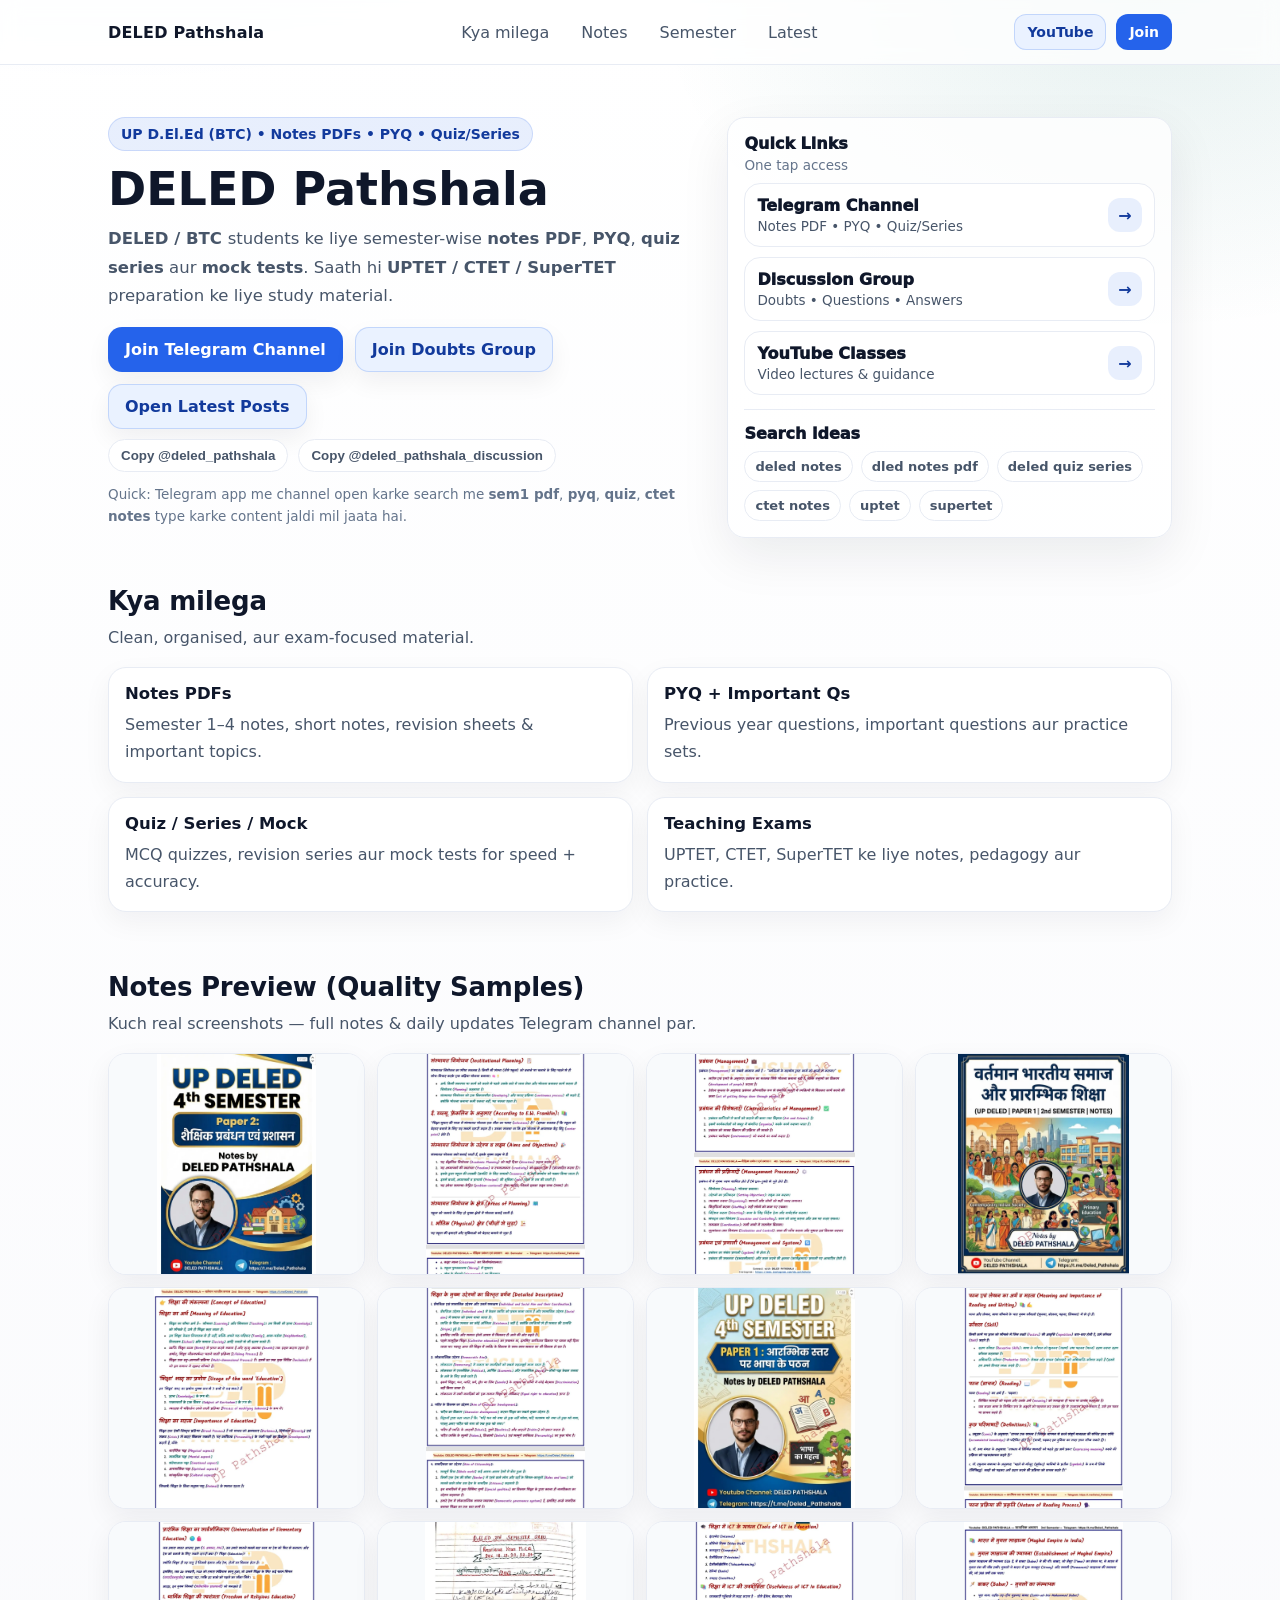
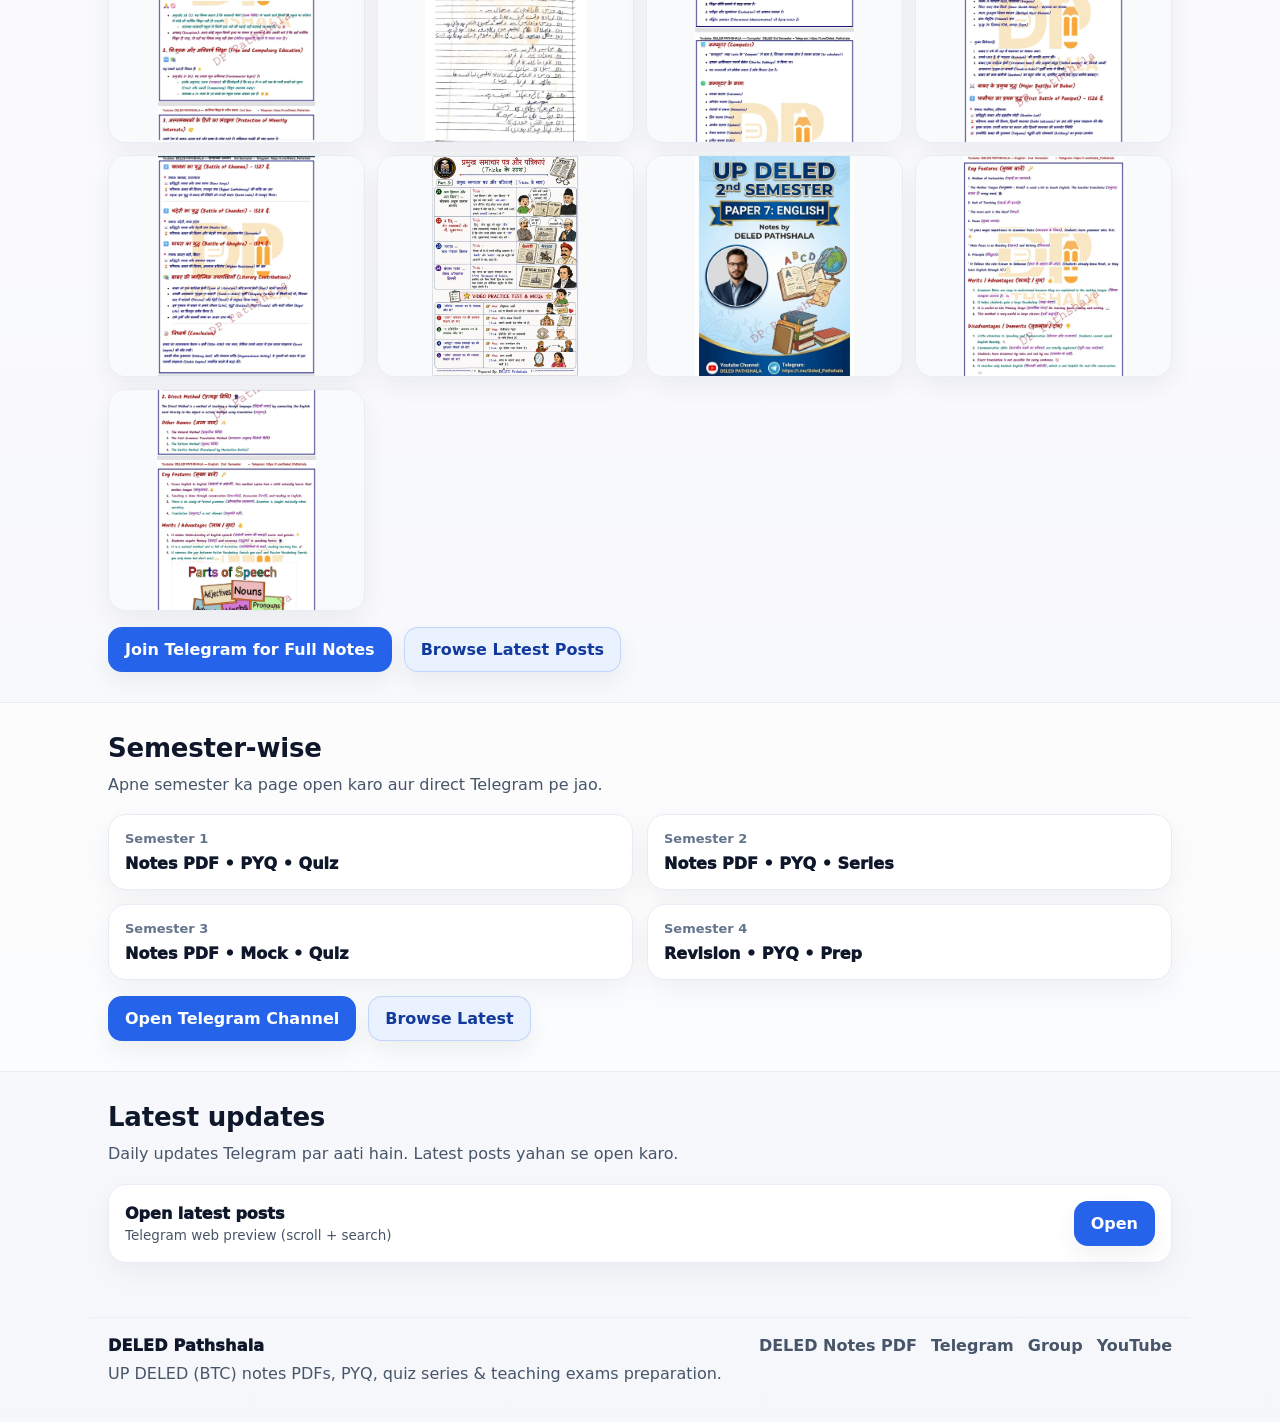
==== index.html @ 5a4faca7 "Update index.html" ====
<!doctype html>
<html lang="hi">
<head>
  <meta charset="utf-8" />
  <meta name="google-site-verification" content="MXvvlYQ-FYk9uETUycrbzpkZKsgdrvdEod7jLzCaCNI" />
  <meta name="viewport" content="width=device-width, initial-scale=1" />
  <meta name="theme-color" content="#ffffff" />

  <title>DELED Pathshala — DELED/BTC Notes PDF, PYQ, Quiz Series (UP D.El.Ed BTC)</title>
  <meta name="description" content="DELED Pathshala: UP D.El.Ed (BTC) Semester 1–4 Notes PDFs, PYQ, Quiz/Series & Mock Tests. UPTET/CTET/SuperTET preparation. Join Telegram channel, discussion group and YouTube classes." />
  <link rel="canonical" href="https://deledpathshala.github.io/" />

  <!-- Open Graph -->
  <meta property="og:title" content="DELED Pathshala — Notes PDFs, PYQ, Quiz/Series (Telegram)" />
  <meta property="og:description" content="UP DELED (BTC) Semester 1–4 material + teaching exams prep. Join Telegram + YouTube." />
  <meta property="og:type" content="website" />

  <link rel="stylesheet" href="./style.css" />

  <!-- Minimal structured data (invisible to users) -->
  <script type="application/ld+json">
  {
    "@context":"https://schema.org",
    "@type":"EducationalOrganization",
    "name":"DELED Pathshala",
    "sameAs":[
      "https://t.me/Deled_Pathshala",
      "https://t.me/deled_pathshala_discussion",
      "https://www.youtube.com/@Deled_Pathshala"
    ]
  }
  </script>
</head>

<body>
  <header class="topbar">
    <div class="wrap topbar__inner">
      <a class="brand" href="./">DELED Pathshala</a>

      <nav class="nav">
        <a href="#what">Kya milega</a>
        <a href="#Notes">Notes</a>
        <a href="#semester">Semester</a>
        <a href="#latest">Latest</a>
      </nav>
      <button class="menuBtn" id="menuBtn" aria-expanded="false" aria-controls="mobileMenu">
  Menu
</button>

      <div class="topbar__cta">
        <a class="btn btn--mini btn--soft" href="https://www.youtube.com/@Deled_Pathshala" target="_blank" rel="noopener">YouTube</a>
        <a class="btn btn--mini btn--primary" href="https://t.me/Deled_Pathshala" target="_blank" rel="noopener">Join</a>
      </div>
    </div>
  </header>
  <div class="mobileMenu" id="mobileMenu" hidden>
  <div class="mobileMenu__inner wrap">
    <a href="#what">Kya milega</a>
    <a href="#Notes">Notes</a>
    <a href="#semester">Semester</a>
    <a href="#latest">Latest</a>
    <div class="mobileMenu__hr"></div>
    <a href="https://t.me/Deled_Pathshala" target="_blank" rel="noopener">Join Telegram</a>
    <a href="https://t.me/deled_pathshala_discussion" target="_blank" rel="noopener">Join Doubts Group</a>
    <a href="https://www.youtube.com/@Deled_Pathshala" target="_blank" rel="noopener">YouTube</a>
  </div>
</div>

  <main>
    <!-- HERO -->
    <section class="hero">
      <div class="wrap hero__grid">
        <div class="hero__left">
          <div class="badge">UP D.El.Ed (BTC) • Notes PDFs • PYQ • Quiz/Series</div>
          <h1>DELED Pathshala</h1>

          <p class="lead">
            <b>DELED / BTC </b> students ke liye semester-wise <b>notes PDF</b>, <b>PYQ</b>,
            <b>quiz series</b> aur <b>mock tests</b>.
            Saath hi <b>UPTET / CTET / SuperTET</b> preparation ke liye study material.
          </p>

          <div class="ctaRow">
            <a class="btn btn--primary" href="https://t.me/Deled_Pathshala" target="_blank" rel="noopener">Join Telegram Channel</a>
            <a class="btn btn--soft" href="https://t.me/deled_pathshala_discussion" target="_blank" rel="noopener">Join Doubts Group</a>
            <a class="btn btn--soft" href="https://t.me/s/Deled_Pathshala" target="_blank" rel="noopener">Open Latest Posts</a>
          </div>

          <div class="copyRow">
            <button class="copyChip" data-copy="@deled_pathshala">Copy @deled_pathshala</button>
            <button class="copyChip" data-copy="@deled_pathshala_discussion">Copy @deled_pathshala_discussion</button>
          </div>

          <p class="note">
            Quick: Telegram app me channel open karke search me <b>sem1 pdf</b>, <b>pyq</b>, <b>quiz</b>,
            <b>ctet notes</b> type karke content jaldi mil jaata hai.
          </p>
        </div>

        <div class="hero__right">
          <div class="panel">
            <div class="panel__top">
              <div class="panel__title">Quick Links</div>
              <div class="panel__sub">One tap access</div>
            </div>

            <a class="linkCard" href="https://t.me/Deled_Pathshala" target="_blank" rel="noopener">
              <div class="linkCard__left">
                <div class="linkCard__h">Telegram Channel</div>
                <div class="linkCard__p">Notes PDF • PYQ • Quiz/Series</div>
              </div>
              <div class="linkCard__arrow">→</div>
            </a>

            <a class="linkCard" href="https://t.me/deled_pathshala_discussion" target="_blank" rel="noopener">
              <div class="linkCard__left">
                <div class="linkCard__h">Discussion Group</div>
                <div class="linkCard__p">Doubts • Questions • Answers</div>
              </div>
              <div class="linkCard__arrow">→</div>
            </a>

            <a class="linkCard" href="https://www.youtube.com/@Deled_Pathshala" target="_blank" rel="noopener">
              <div class="linkCard__left">
                <div class="linkCard__h">YouTube Classes</div>
                <div class="linkCard__p">Video lectures & guidance</div>
              </div>
              <div class="linkCard__arrow">→</div>
            </a>

            <div class="divider"></div>

            <div class="miniTitle">Search ideas</div>
            <div class="pillRow">
              <span class="pill">deled notes</span>
              <span class="pill">dled notes pdf</span>
              <span class="pill">deled quiz series</span>
              <span class="pill">ctet notes</span>
              <span class="pill">uptet</span>
              <span class="pill">supertet</span>
            </div>
          </div>
        </div>
      </div>
    </section>

    <!-- WHAT YOU GET -->
    <section id="what" class="section">
      <div class="wrap">
        <h2 class="h2">Kya milega</h2>
        <p class="subLead">Clean, organised, aur exam-focused material.</p>

        <div class="grid4">
          <article class="card">
            <h3>Notes PDFs</h3>
            <p>Semester 1–4 notes, short notes, revision sheets & important topics.</p>
          </article>
          <article class="card">
            <h3>PYQ + Important Qs</h3>
            <p>Previous year questions, important questions aur practice sets.</p>
          </article>
          <article class="card">
            <h3>Quiz / Series / Mock</h3>
            <p>MCQ quizzes, revision series aur mock tests for speed + accuracy.</p>
          </article>
          <article class="card">
            <h3>Teaching Exams</h3>
            <p>UPTET, CTET, SuperTET ke liye notes, pedagogy aur practice.</p>
          </article>
        </div>
      </div>
    </section>

        <section id="Notes" class="section">
      <div class="wrap">
        <h2 class="h2">Notes Preview (Quality Samples)</h2>
        <p class="subLead">Kuch real screenshots — full notes & daily updates Telegram channel par.</p>
    
        <div class="gallery">
          <a href="./assets/notes/%20%20%281%29.webp"  target="_blank" rel="noopener"><img src="./assets/notes/%20%20%281%29.webp"  alt="DELED notes sample 1"  loading="lazy"></a>
          <a href="./assets/notes/%20%20%282%29.webp"  target="_blank" rel="noopener"><img src="./assets/notes/%20%20%282%29.webp"  alt="DELED notes sample 2"  loading="lazy"></a>
          <a href="./assets/notes/%20%20%283%29.webp"  target="_blank" rel="noopener"><img src="./assets/notes/%20%20%283%29.webp"  alt="DELED notes sample 3"  loading="lazy"></a>
          <a href="./assets/notes/%20%20%284%29.webp"  target="_blank" rel="noopener"><img src="./assets/notes/%20%20%284%29.webp"  alt="DELED notes sample 4"  loading="lazy"></a>
    
          <a href="./assets/notes/%20%20%285%29.webp"  target="_blank" rel="noopener"><img src="./assets/notes/%20%20%285%29.webp"  alt="DELED notes sample 5"  loading="lazy"></a>
          <a href="./assets/notes/%20%20%286%29.webp"  target="_blank" rel="noopener"><img src="./assets/notes/%20%20%286%29.webp"  alt="DELED notes sample 6"  loading="lazy"></a>
          <a href="./assets/notes/%20%20%287%29.webp"  target="_blank" rel="noopener"><img src="./assets/notes/%20%20%287%29.webp"  alt="DELED notes sample 7"  loading="lazy"></a>
          <a href="./assets/notes/%20%20%288%29.webp"  target="_blank" rel="noopener"><img src="./assets/notes/%20%20%288%29.webp"  alt="DELED notes sample 8"  loading="lazy"></a>
    
          <a href="./assets/notes/%20%20%289%29.webp"  target="_blank" rel="noopener"><img src="./assets/notes/%20%20%289%29.webp"  alt="DELED notes sample 9"  loading="lazy"></a>
          <a href="./assets/notes/%20%20%2810%29.webp" target="_blank" rel="noopener"><img src="./assets/notes/%20%20%2810%29.webp" alt="DELED notes sample 10" loading="lazy"></a>
          <a href="./assets/notes/%20%20%2811%29.webp" target="_blank" rel="noopener"><img src="./assets/notes/%20%20%2811%29.webp" alt="DELED notes sample 11" loading="lazy"></a>
          <a href="./assets/notes/%20%20%2812%29.webp" target="_blank" rel="noopener"><img src="./assets/notes/%20%20%2812%29.webp" alt="DELED notes sample 12" loading="lazy"></a>
    
          <a href="./assets/notes/%20%20%2813%29.webp" target="_blank" rel="noopener"><img src="./assets/notes/%20%20%2813%29.webp" alt="DELED notes sample 13" loading="lazy"></a>
          <a href="./assets/notes/%20%20%2814%29.webp" target="_blank" rel="noopener"><img src="./assets/notes/%20%20%2814%29.webp" alt="DELED notes sample 14" loading="lazy"></a>
          <a href="./assets/notes/%20%20%2815%29.webp" target="_blank" rel="noopener"><img src="./assets/notes/%20%20%2815%29.webp" alt="DELED notes sample 15" loading="lazy"></a>
          <a href="./assets/notes/%20%20%2816%29.webp" target="_blank" rel="noopener"><img src="./assets/notes/%20%20%2816%29.webp" alt="DELED notes sample 16" loading="lazy"></a>
    
          <a href="./assets/notes/%20%20%2817%29.webp" target="_blank" rel="noopener"><img src="./assets/notes/%20%20%2817%29.webp" alt="DELED notes sample 17" loading="lazy"></a>
        </div>
    
        <div class="centerRow" style="margin-top:16px">
          <a class="btn btn--primary" href="https://t.me/Deled_Pathshala" target="_blank" rel="noopener">Join Telegram for Full Notes</a>
          <a class="btn btn--soft" href="https://t.me/s/Deled_Pathshala" target="_blank" rel="noopener">Browse Latest Posts</a>
        </div>
      </div>
    </section>
    
    <!-- SEMESTERS -->
    <section id="semester" class="section section--soft">
      <div class="wrap">
        <h2 class="h2">Semester-wise</h2>
        <p class="subLead">Apne semester ka page open karo aur direct Telegram pe jao.</p>

        <div class="grid2">
          <a class="pageCard" href="./semester-1.html">
            <div class="pageCard__kicker">Semester 1</div>
            <div class="pageCard__title">Notes PDF • PYQ • Quiz</div>
          </a>

          <a class="pageCard" href="./semester-2.html">
            <div class="pageCard__kicker">Semester 2</div>
            <div class="pageCard__title">Notes PDF • PYQ • Series</div>
          </a>

          <a class="pageCard" href="./semester-3.html">
            <div class="pageCard__kicker">Semester 3</div>
            <div class="pageCard__title">Notes PDF • Mock • Quiz</div>
          </a>

          <a class="pageCard" href="./semester-4.html">
            <div class="pageCard__kicker">Semester 4</div>
            <div class="pageCard__title">Revision • PYQ • Prep</div>
          </a>
        </div>

        <div class="centerRow">
          <a class="btn btn--primary" href="https://t.me/Deled_Pathshala" target="_blank" rel="noopener">Open Telegram Channel</a>
          <a class="btn btn--soft" href="https://t.me/s/Deled_Pathshala" target="_blank" rel="noopener">Browse Latest</a>
        </div>
      </div>
    </section>

    <!-- LATEST -->
    <section id="latest" class="section">
      <div class="wrap">
        <h2 class="h2">Latest updates</h2>
        <p class="subLead">Daily updates Telegram par aati hain. Latest posts yahan se open karo.</p>

        <div class="latestBox">
          <div class="latestBox__left">
            <div class="latestBox__title">Open latest posts</div>
            <div class="latestBox__sub">Telegram web preview (scroll + search)</div>
          </div>
          <a class="btn btn--primary" href="https://t.me/s/Deled_Pathshala" target="_blank" rel="noopener">Open</a>
        </div>
      </div>
    </section>

    <footer class="footer">
      <div class="wrap footer__inner">
        <div>
          <div class="brand brand--foot">DELED Pathshala</div>
          <div class="footText">UP DELED (BTC) notes PDFs, PYQ, quiz series & teaching exams preparation.</div>
        </div>
        <div class="footLinks">
          <a href="/deled-notes.html">DELED Notes PDF</a>
          <a href="https://t.me/Deled_Pathshala" target="_blank" rel="noopener">Telegram</a>
          <a href="https://t.me/deled_pathshala_discussion" target="_blank" rel="noopener">Group</a>
          <a href="https://www.youtube.com/@Deled_Pathshala" target="_blank" rel="noopener">YouTube</a>
        </div>
      </div>
    </footer>
  </main>

  <script src="./app.js"></script>
</body>
</html>
---- style.css ----
:root{
  --bg: #ffffff;
  --bg2:#f6f7fb;
  --card:#ffffff;
  --text:#0f172a;         /* slate-900 */
  --muted:#475569;        /* slate-600 */
  --muted2:#64748b;       /* slate-500 */
  --border:#e8ecf4;
  --shadow: 0 18px 50px rgba(15,23,42,.08);

  --primary:#2563eb;      /* blue-600 */
  --primarySoft:#eaf2ff;
  --success:#0f766e;

  --radius:18px;
}

*{box-sizing:border-box}
html{scroll-behavior:smooth}
body{
  margin:0;
  font-family: ui-sans-serif, system-ui, -apple-system, Segoe UI, Roboto, Arial, "Noto Sans Devanagari", "Noto Sans", sans-serif;
  color:var(--text);
  background:
    radial-gradient(1200px 700px at 10% -10%, rgba(37,99,235,.10), transparent 55%),
    radial-gradient(900px 600px at 90% 0%, rgba(15,118,110,.10), transparent 55%),
    linear-gradient(180deg, var(--bg), var(--bg2));
}

a{color:inherit; text-decoration:none}
.wrap{max-width:1100px; margin:0 auto; padding:0 18px}

.topbar{
  position:sticky; top:0; z-index:50;
  background: rgba(255,255,255,.75);
  backdrop-filter: blur(10px);
  border-bottom: 1px solid var(--border);
}
.topbar__inner{
  height:64px;
  display:flex; align-items:center; justify-content:space-between;
  gap:14px;
}
.brand{
  font-weight:900;
  letter-spacing:.2px;
}
.brand--foot{font-weight:950}

.nav{display:flex; gap:8px; flex-wrap:wrap}
.nav a{
  color:var(--muted);
  padding:10px 12px;
  border-radius:12px;
}
.nav a:hover{background: rgba(37,99,235,.08); color:var(--text)}

.topbar__cta{display:flex; gap:10px}

.hero{padding:52px 0 18px}
.hero__grid{
  display:grid;
  grid-template-columns: 1.15fr .85fr;
  gap:18px;
  align-items:stretch;
}

.badge{
  display:inline-flex;
  align-items:center;
  gap:10px;
  padding:8px 12px;
  border-radius:999px;
  background: rgba(37,99,235,.10);
  color: #123a9c;
  border: 1px solid rgba(37,99,235,.16);
  font-weight:700;
  font-size:14px;
}

h1{margin:14px 0 10px; font-size:46px; line-height:1.08}
.h2{margin:0 0 8px; font-size:26px; letter-spacing:-.2px}

.lead{
  margin:0;
  color:var(--muted);
  line-height:1.75;
  font-size:16.5px;
  max-width: 62ch;
}

.ctaRow{
  display:flex; gap:12px; flex-wrap:wrap;
  margin:16px 0 10px;
}

.btn{
  display:inline-flex;
  align-items:center; justify-content:center;
  padding:12px 16px;
  border-radius:14px;
  border: 1px solid var(--border);
  background: var(--card);
  font-weight:850;
  color:var(--text);
  box-shadow: 0 10px 24px rgba(15,23,42,.06);
}
.btn:hover{transform: translateY(-1px)}
.btn--primary{
  background: var(--primary);
  color:#fff;
  border-color: rgba(37,99,235,.35);
}
.btn--soft{
  background: var(--primarySoft);
  border-color: rgba(37,99,235,.20);
  color:#123a9c;
}
.btn--mini{
  padding:9px 12px;
  border-radius:12px;
  font-size:14px;
  box-shadow:none;
}

.copyRow{display:flex; gap:10px; flex-wrap:wrap; margin-top:10px}
.copyChip{
  cursor:pointer;
  border:1px solid var(--border);
  background:#fff;
  color:var(--muted);
  font-weight:800;
  padding:8px 12px;
  border-radius:999px;
}
.copyChip:hover{background: #f8fafc; color: var(--text)}

.note{
  margin:12px 0 0;
  color:var(--muted2);
  font-size:13.5px;
  line-height:1.6;
}

.panel{
  background: rgba(255,255,255,.78);
  border:1px solid var(--border);
  border-radius: var(--radius);
  padding:16px;
  box-shadow: var(--shadow);
}
.panel__top{margin-bottom:10px}
.panel__title{font-weight:950; font-size:16px}
.panel__sub{color:var(--muted2); font-size:13.5px; margin-top:4px}

.linkCard{
  display:flex;
  align-items:center;
  justify-content:space-between;
  gap:12px;
  padding:12px 12px;
  border-radius:16px;
  border:1px solid var(--border);
  background:#fff;
  margin:10px 0;
}
.linkCard:hover{background:#fbfcff}
.linkCard__h{font-weight:950}
.linkCard__p{color:var(--muted); font-size:13.5px; margin-top:3px}
.linkCard__arrow{
  width:34px; height:34px;
  display:flex; align-items:center; justify-content:center;
  border-radius:12px;
  background: rgba(37,99,235,.10);
  color:#123a9c;
  font-weight:900;
}

.divider{height:1px; background: var(--border); margin:14px 0}
.miniTitle{font-weight:950; margin-bottom:8px}
.pillRow{display:flex; flex-wrap:wrap; gap:8px}
.pill{
  padding:7px 10px;
  border-radius:999px;
  border:1px solid var(--border);
  background:#fff;
  color: var(--muted);
  font-size:13px;
  font-weight:800;
}

.section{padding:30px 0}
.section--soft{
  background: rgba(255,255,255,.60);
  border-top: 1px solid var(--border);
  border-bottom: 1px solid var(--border);
}
.subLead{margin:0 0 16px; color:var(--muted); line-height:1.7}

.grid4{
  display:grid;
  grid-template-columns: repeat(12, 1fr);
  gap:14px;
}
.card{
  grid-column: span 6;
  background:#fff;
  border:1px solid var(--border);
  border-radius: var(--radius);
  padding:16px;
  box-shadow: 0 10px 28px rgba(15,23,42,.05);
}
.card h3{margin:0 0 8px; font-size:16.5px}
.card p{margin:0; color:var(--muted); line-height:1.7}

.grid2{
  display:grid;
  grid-template-columns: repeat(12, 1fr);
  gap:14px;
}
.pageCard{
  grid-column: span 6;
  background:#fff;
  border:1px solid var(--border);
  border-radius: var(--radius);
  padding:16px;
  box-shadow: 0 10px 28px rgba(15,23,42,.05);
  display:block;
}
.pageCard:hover{transform: translateY(-2px)}
.pageCard__kicker{color: var(--muted2); font-weight:900; font-size:13px}
.pageCard__title{margin-top:8px; font-weight:950; font-size:16px}

.centerRow{
  display:flex; gap:12px; flex-wrap:wrap;
  margin-top:16px;
}

.latestBox{
  display:flex; align-items:center; justify-content:space-between; gap:12px;
  background:#fff;
  border:1px solid var(--border);
  border-radius: var(--radius);
  padding:16px;
  box-shadow: 0 10px 28px rgba(15,23,42,.05);
}
.latestBox__title{font-weight:950}
.latestBox__sub{color:var(--muted); margin-top:4px; font-size:13.5px}

.footer{
  padding:24px 0 36px;
}
.footer__inner{
  display:flex; justify-content:space-between; gap:14px; flex-wrap:wrap;
  border-top: 1px solid var(--border);
  padding-top:18px;
}
.footText{color:var(--muted); margin-top:6px; line-height:1.6}
.footLinks{display:flex; gap:14px; flex-wrap:wrap}
.footLinks a{color:var(--muted); font-weight:850}
.footLinks a:hover{color:var(--text)}

.simpleTop{
  background: rgba(255,255,255,.78);
  backdrop-filter: blur(10px);
  border-bottom: 1px solid var(--border);
}
.simpleTop__inner{
  height:64px;
  display:flex; align-items:center; justify-content:space-between;
}

.page{padding:34px 0 48px}
.page__inner{max-width: 900px}
.page__inner h1{margin:0 0 10px; font-size:38px}

.tipBox{
  margin-top:16px;
  background: #fff;
  border:1px solid var(--border);
  border-radius: var(--radius);
  padding:14px 16px;
  box-shadow: 0 10px 28px rgba(15,23,42,.05);
}
.tipBox__title{font-weight:950}
.tipBox__text{margin-top:6px; color:var(--muted); line-height:1.7}

@media (max-width: 980px){
  .hero__grid{grid-template-columns:1fr}
  h1{font-size:40px}
  .nav{display:none}
  .card{grid-column: span 12}
  .pageCard{grid-column: span 12}
}
/* Notes Preview Gallery */
.gallery{
  display:grid;
  grid-template-columns: repeat(4, 1fr);
  gap:12px;
  margin-top:14px;
}

.gallery a{
  display:block;
  border-radius:18px;
  overflow:hidden;
  border:1px solid var(--border);
  background:#fff;
  box-shadow: 0 10px 28px rgba(15,23,42,.06);
  transition: transform .15s ease, box-shadow .15s ease;
}

.gallery a:hover{
  transform: translateY(-2px);
  box-shadow: 0 18px 40px rgba(15,23,42,.10);
}

.gallery img{
  width:100%;
  height:220px;
  object-fit: contain;
  background: #f8fafc;
  display:block;
}

@media (max-width: 980px){
  .gallery{ grid-template-columns: repeat(2, 1fr); }
  .gallery img{ height:180px; }
}
/* Mobile menu (professional dropdown) */
.menuBtn{
  display:none;
  border:1px solid var(--border);
  background:#fff;
  color:var(--text);
  font-weight:900;
  padding:10px 12px;
  border-radius:12px;
}

.mobileMenu{
  position:sticky;
  top:64px;              /* topbar height */
  z-index:49;
  background: rgba(255,255,255,.92);
  backdrop-filter: blur(10px);
  border-bottom:1px solid var(--border);
}

.mobileMenu__inner{
  padding:12px 18px 14px;
  display:grid;
  gap:10px;
}

.mobileMenu__inner a{
  padding:10px 12px;
  border:1px solid var(--border);
  border-radius:14px;
  background:#fff;
  font-weight:850;
  color:var(--text);
}

.mobileMenu__inner a:hover{
  background:#f8fafc;
}

.mobileMenu__hr{
  height:1px;
  background: var(--border);
  margin:6px 0;
}

@media (max-width: 980px){
  .nav{display:none;}
  .menuBtn{display:inline-flex; align-items:center; justify-content:center;}
}
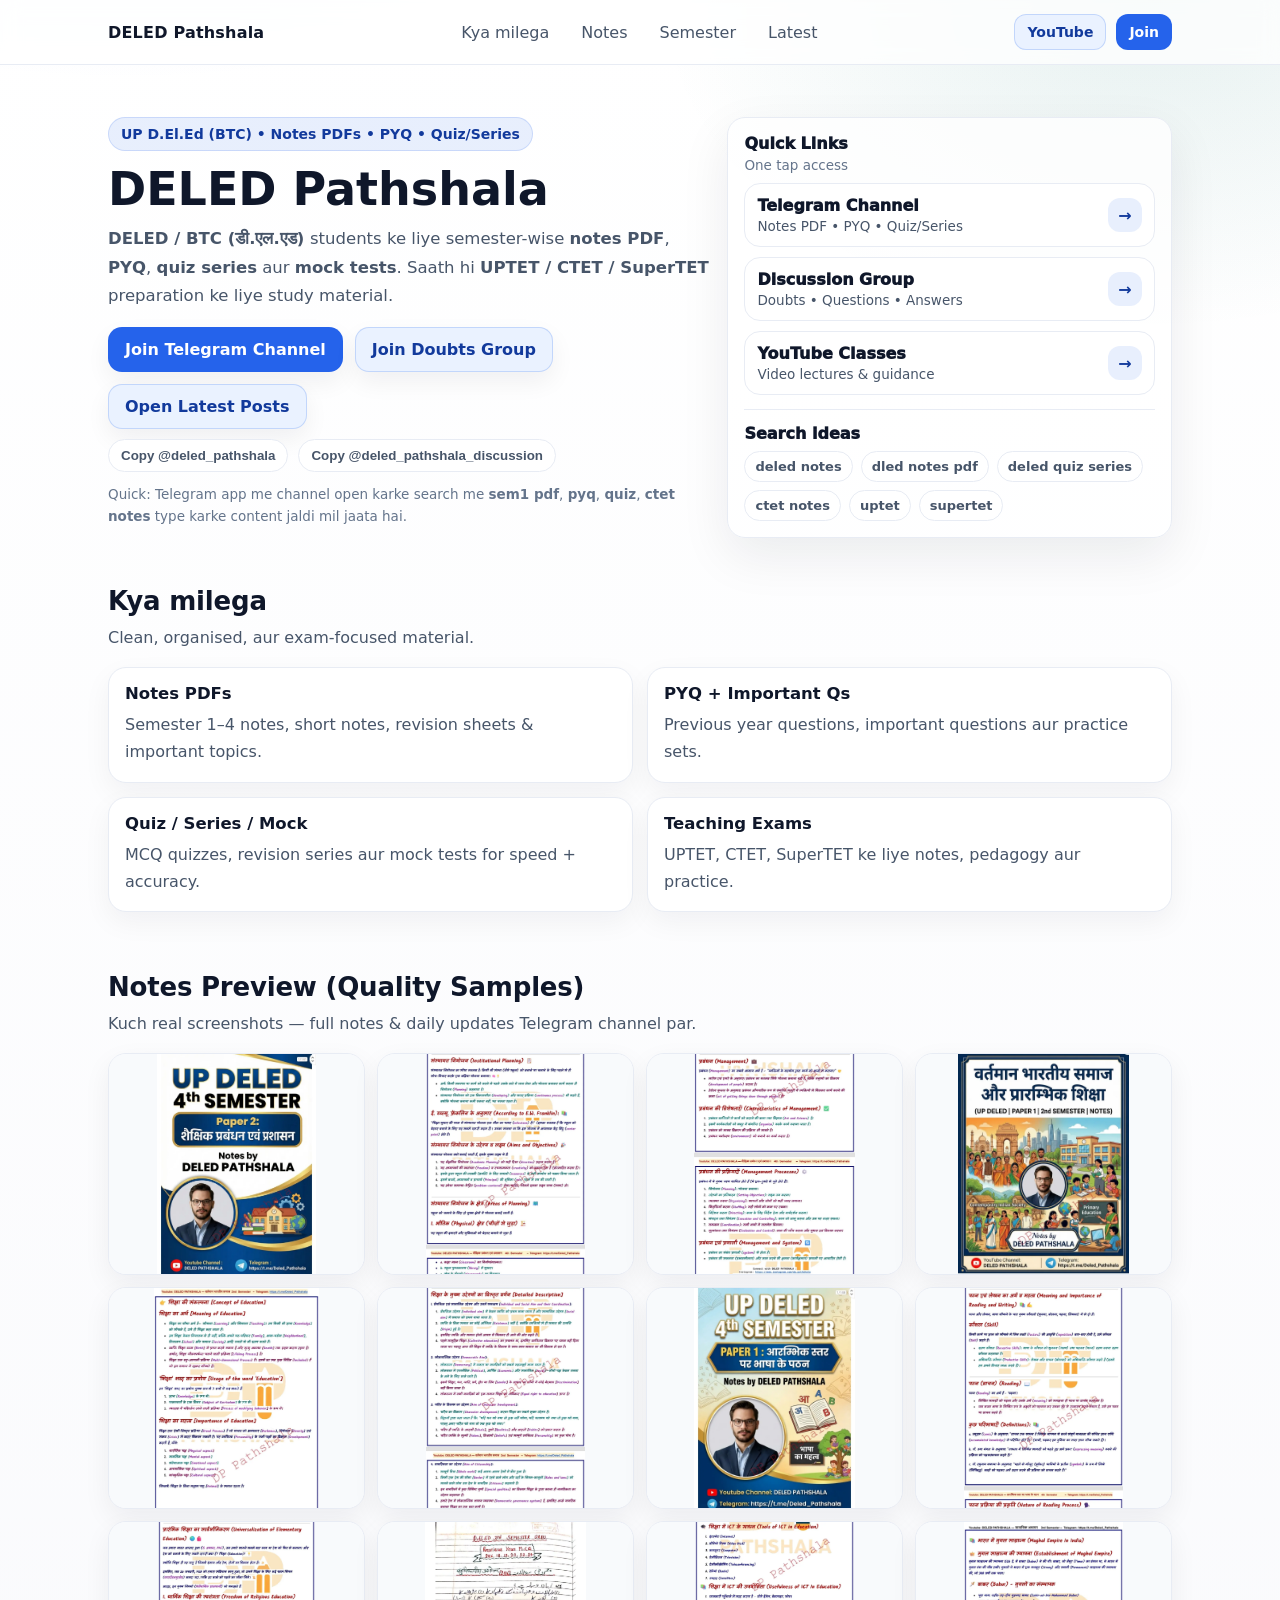
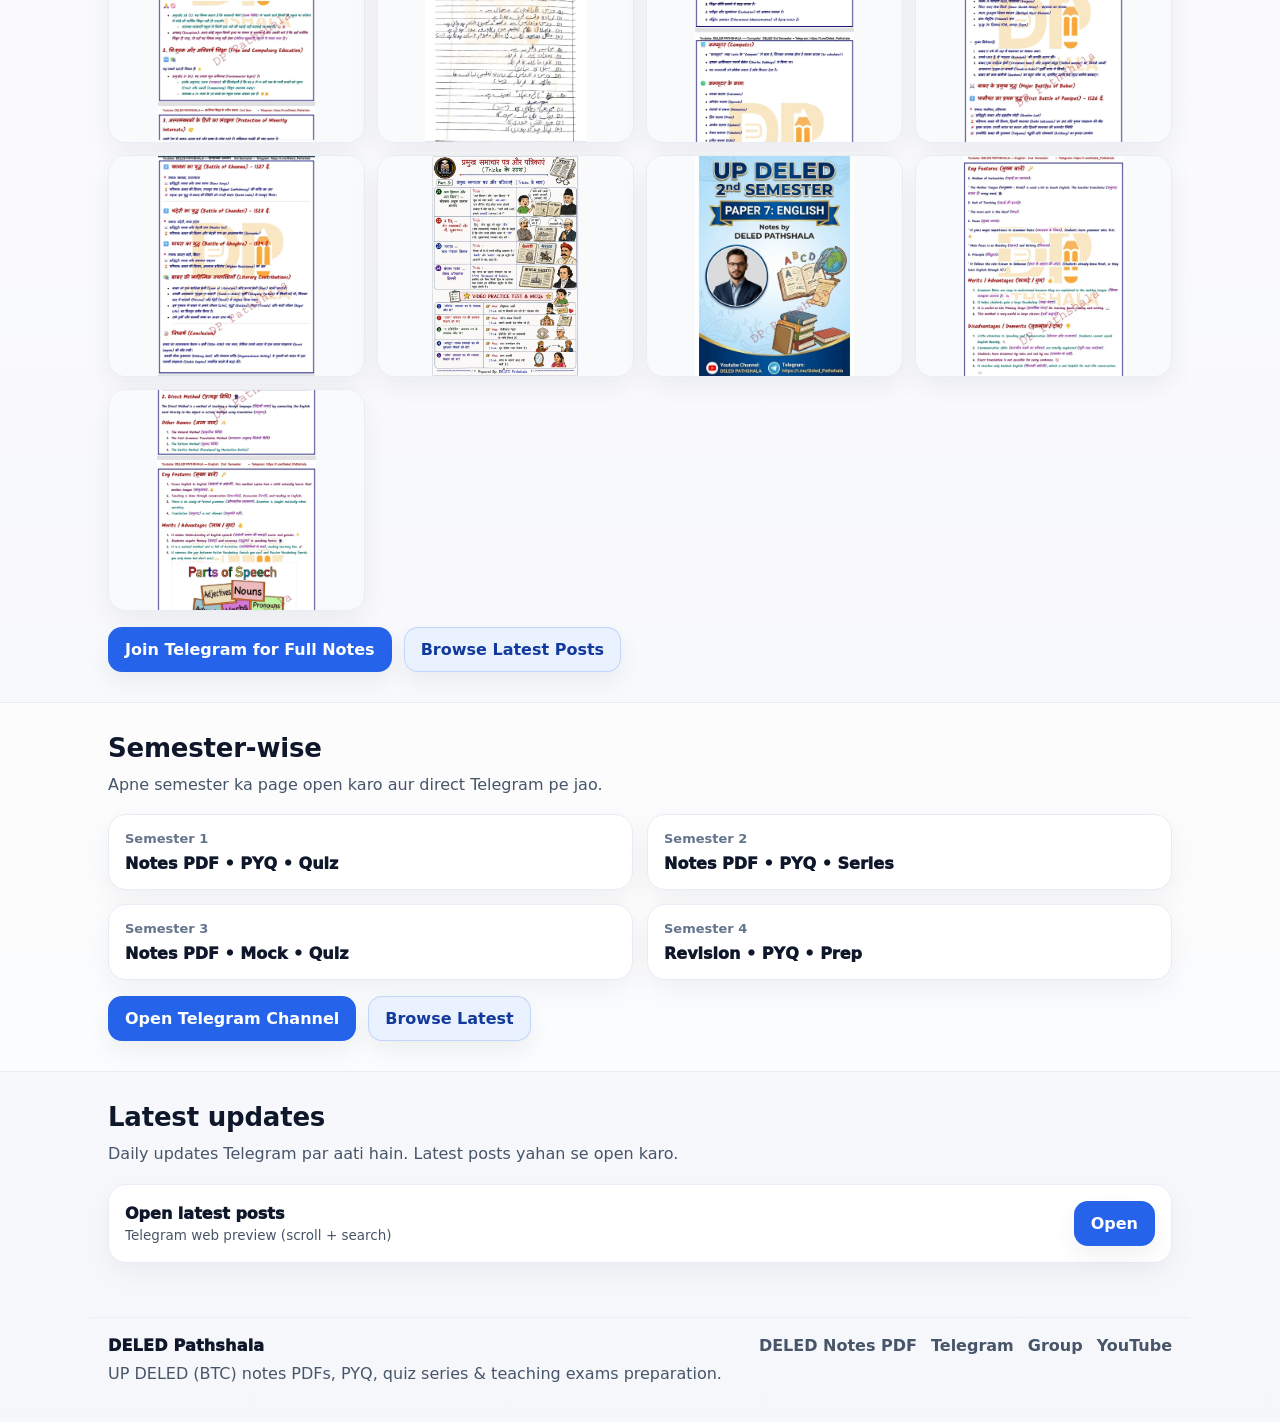
==== commit 6b8b7058: "Update index.html" ====
--- a/index.html
+++ b/index.html
@@ -75,7 +75,7 @@
           <h1>DELED Pathshala</h1>
 
           <p class="lead">
-            <b>DELED / BTC </b> students ke liye semester-wise <b>notes PDF</b>, <b>PYQ</b>,
+            <b>DELED / BTC (डी.एल.एड) </b> students ke liye semester-wise <b>notes PDF</b>, <b>PYQ</b>,
             <b>quiz series</b> aur <b>mock tests</b>.
             Saath hi <b>UPTET / CTET / SuperTET</b> preparation ke liye study material.
           </p>
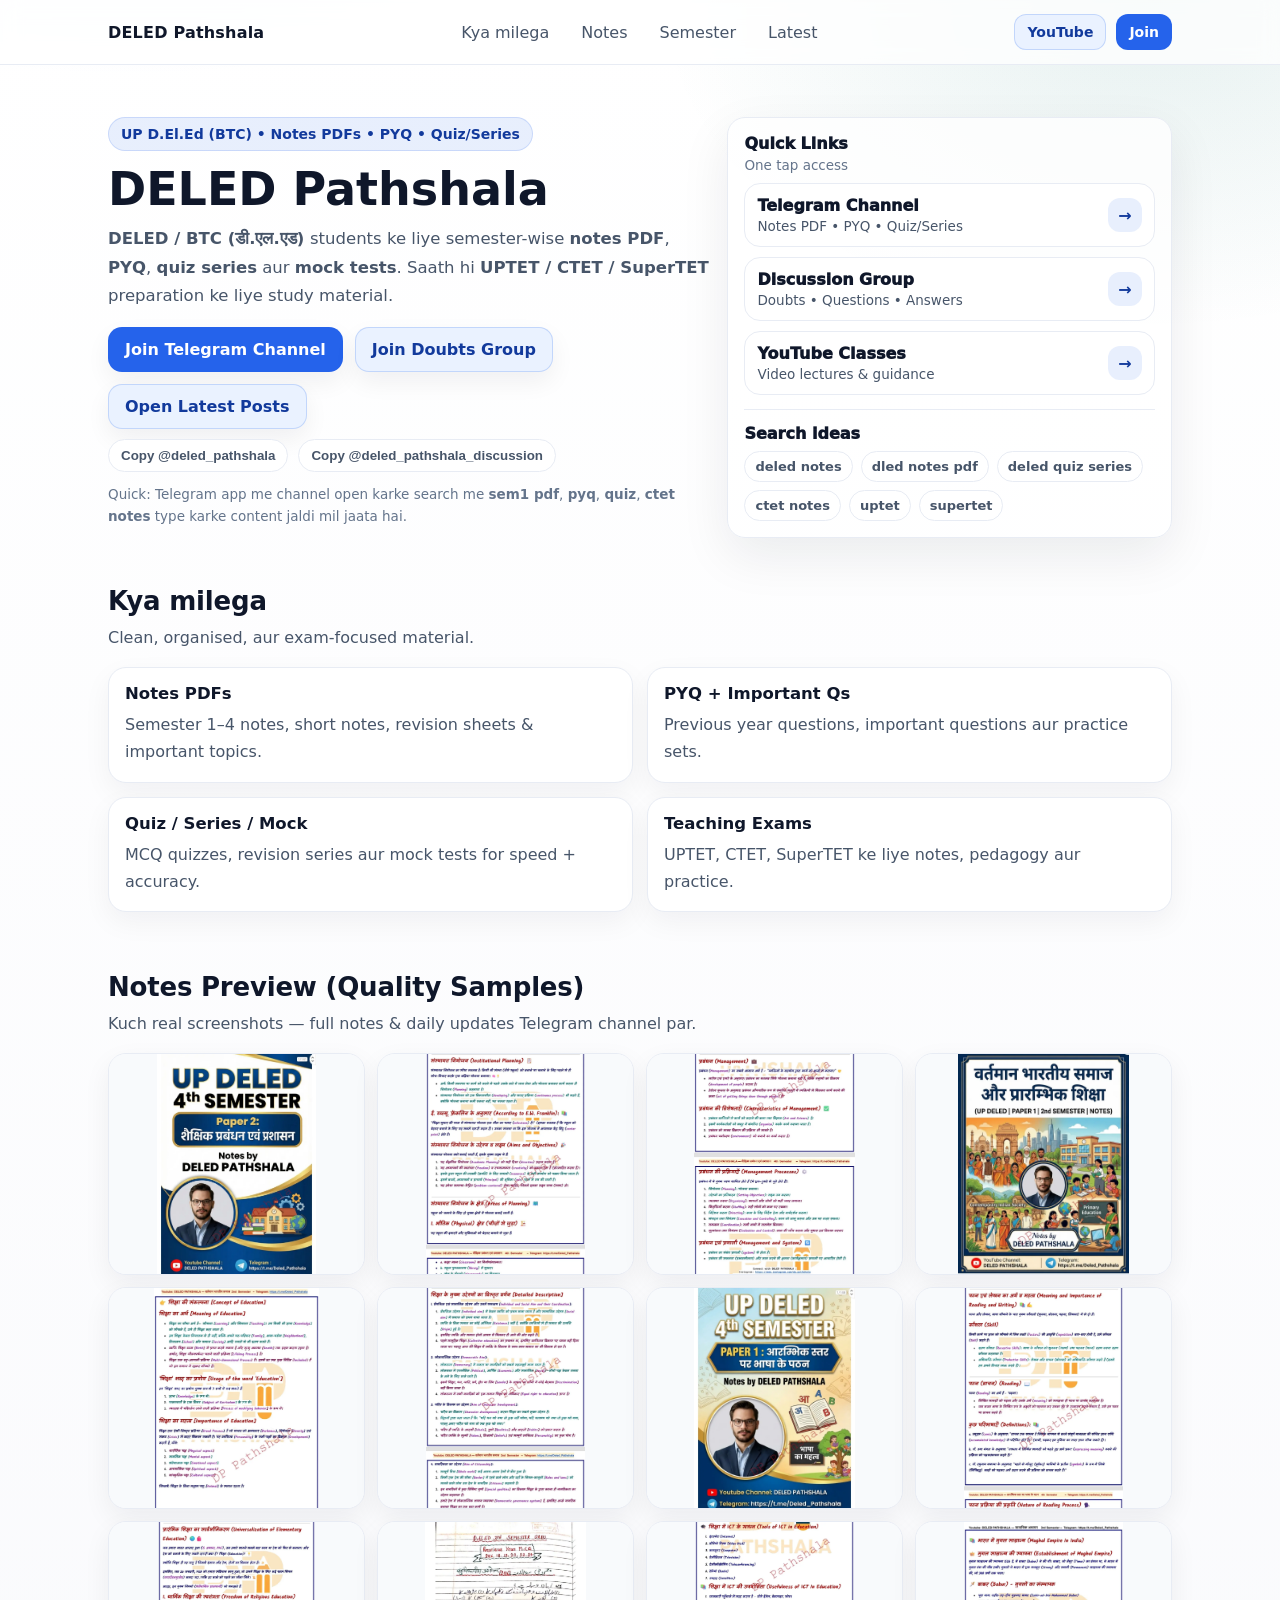
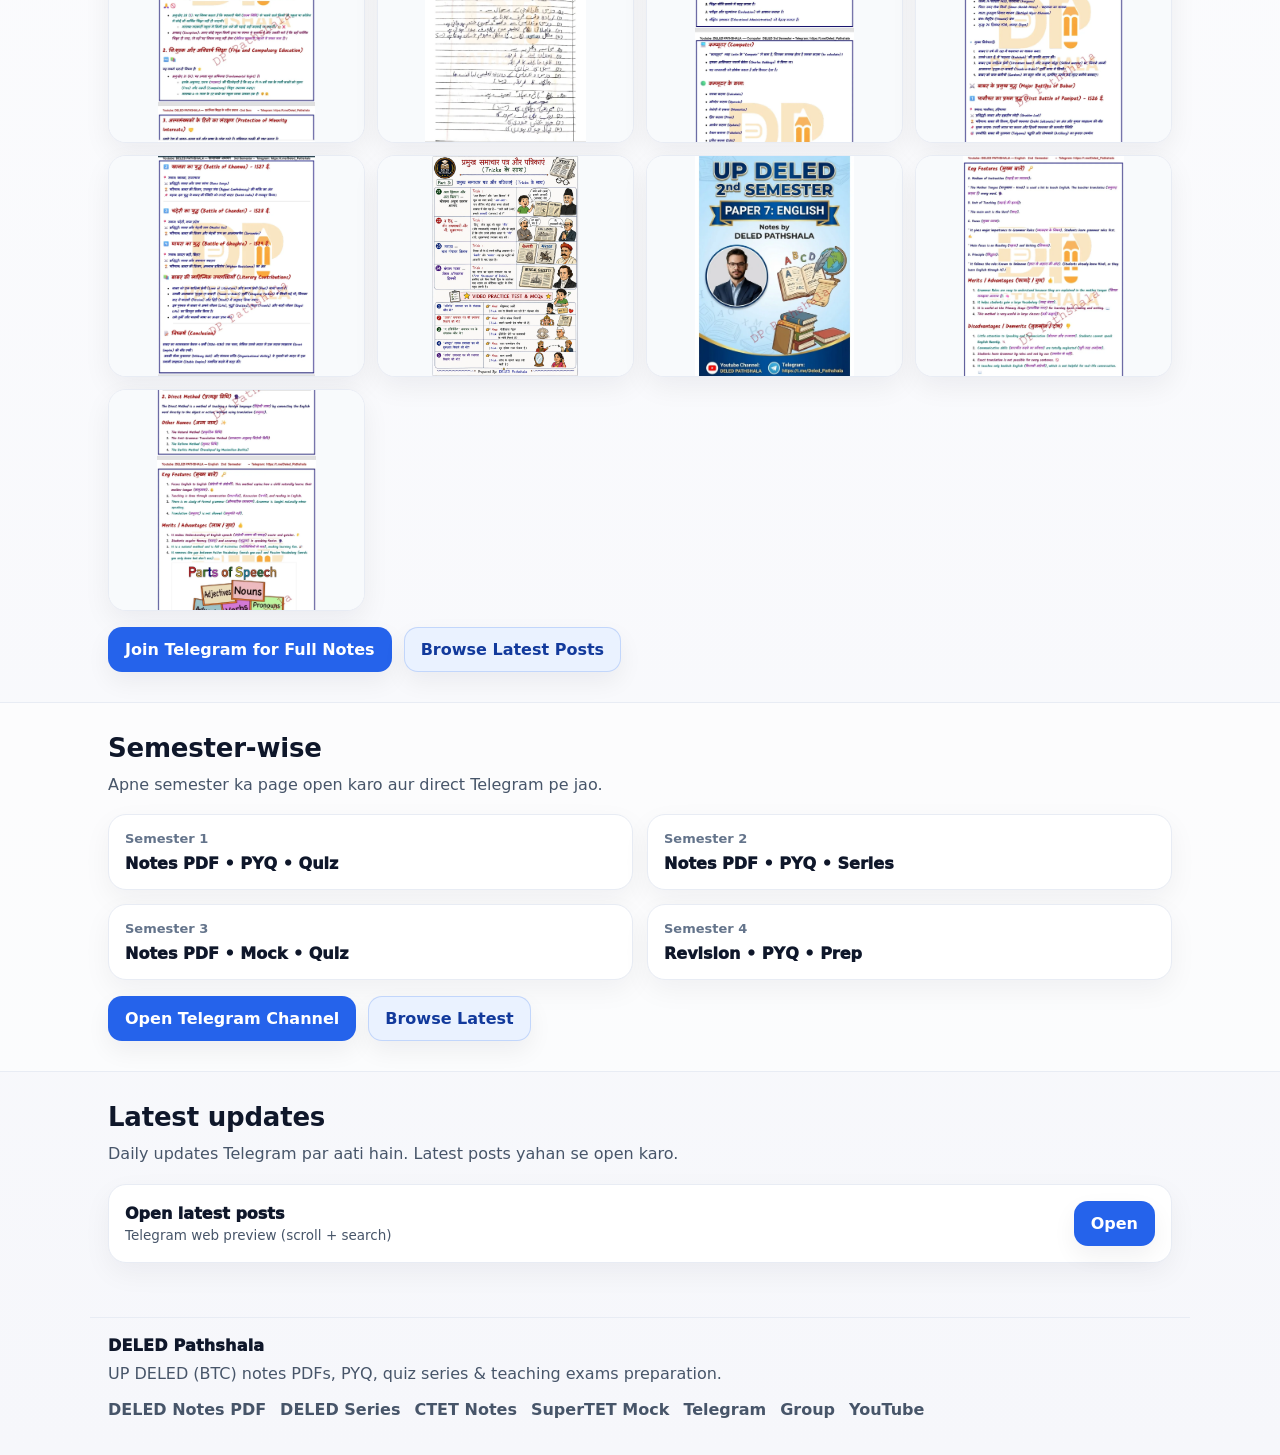
==== commit 9dc05a30: "Add links for DELED Series and CTET Notes" ====
--- a/index.html
+++ b/index.html
@@ -266,6 +266,9 @@
         </div>
         <div class="footLinks">
           <a href="/deled-notes.html">DELED Notes PDF</a>
+          <a href="/deled-series.html">DELED Series</a>
+          <a href="/ctet-notes.html">CTET Notes</a>
+          <a href="/supertet-mock.html">SuperTET Mock</a>
           <a href="https://t.me/Deled_Pathshala" target="_blank" rel="noopener">Telegram</a>
           <a href="https://t.me/deled_pathshala_discussion" target="_blank" rel="noopener">Group</a>
           <a href="https://www.youtube.com/@Deled_Pathshala" target="_blank" rel="noopener">YouTube</a>
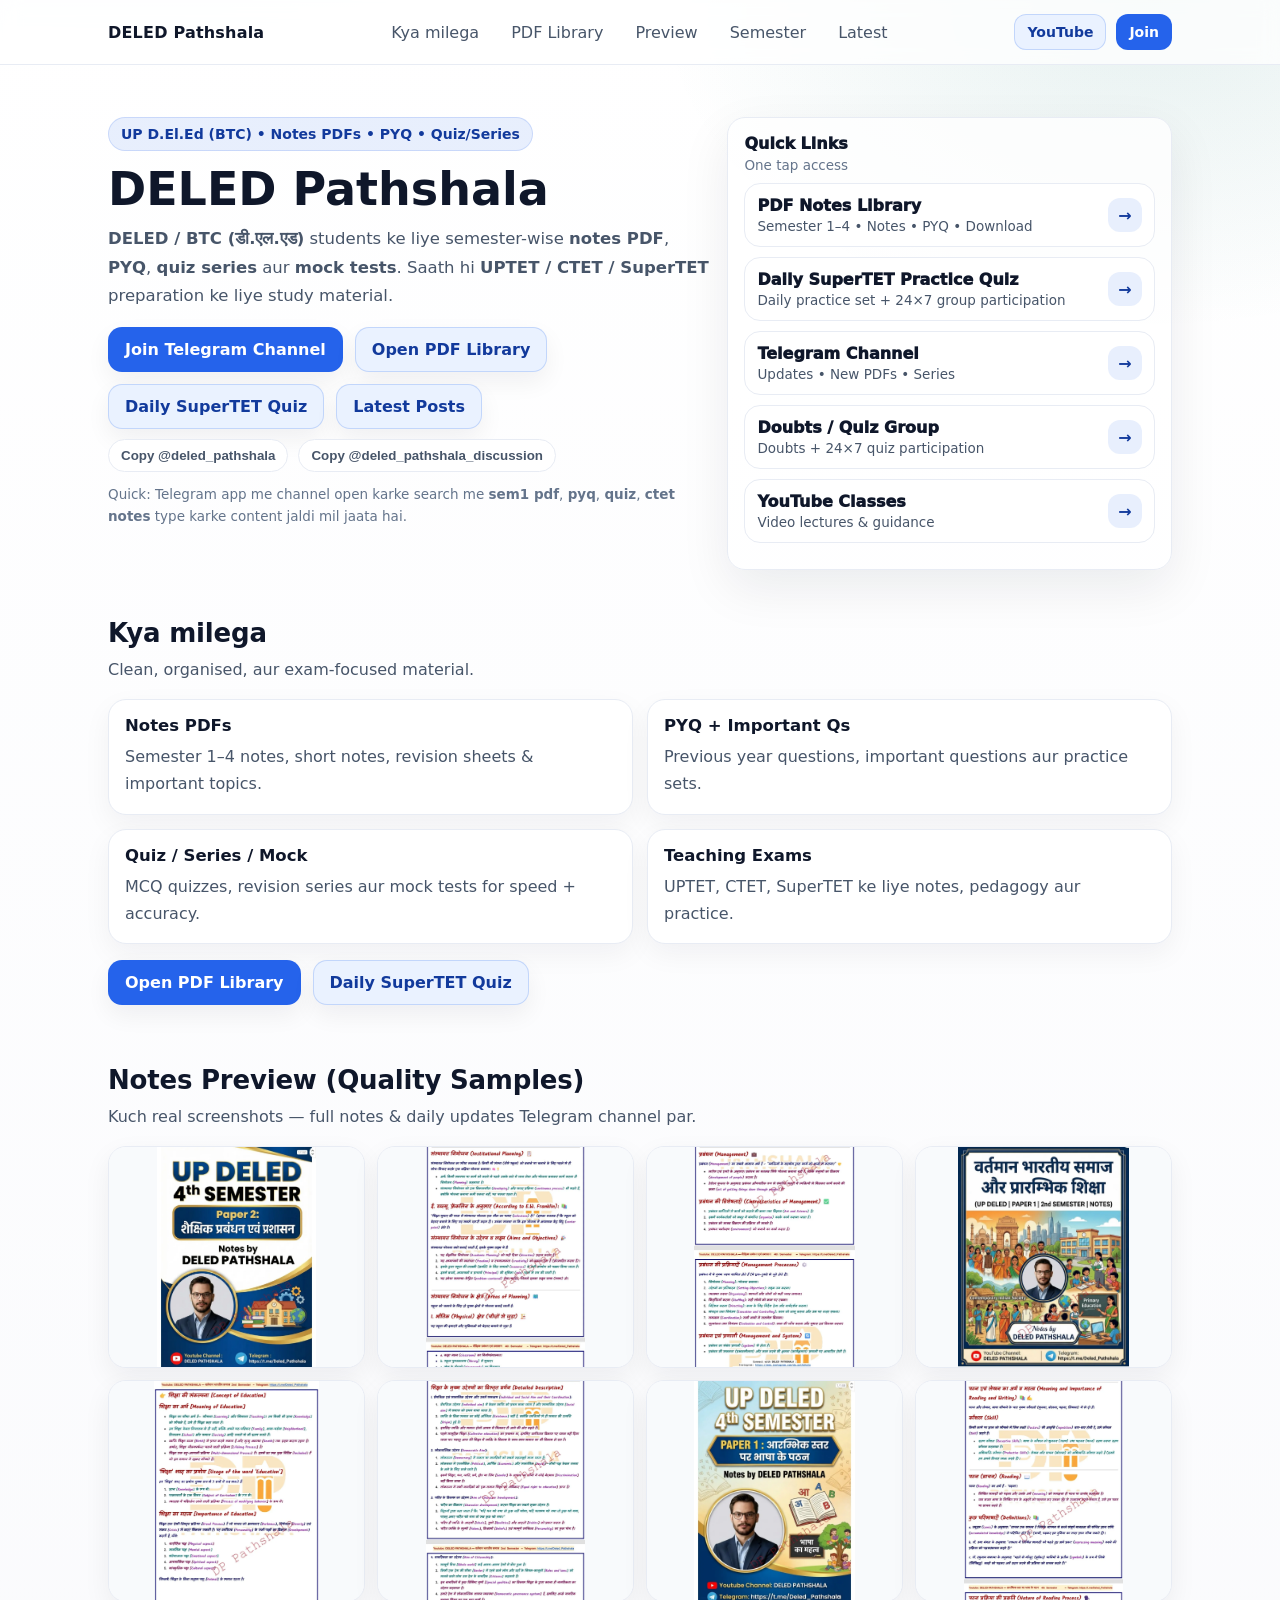
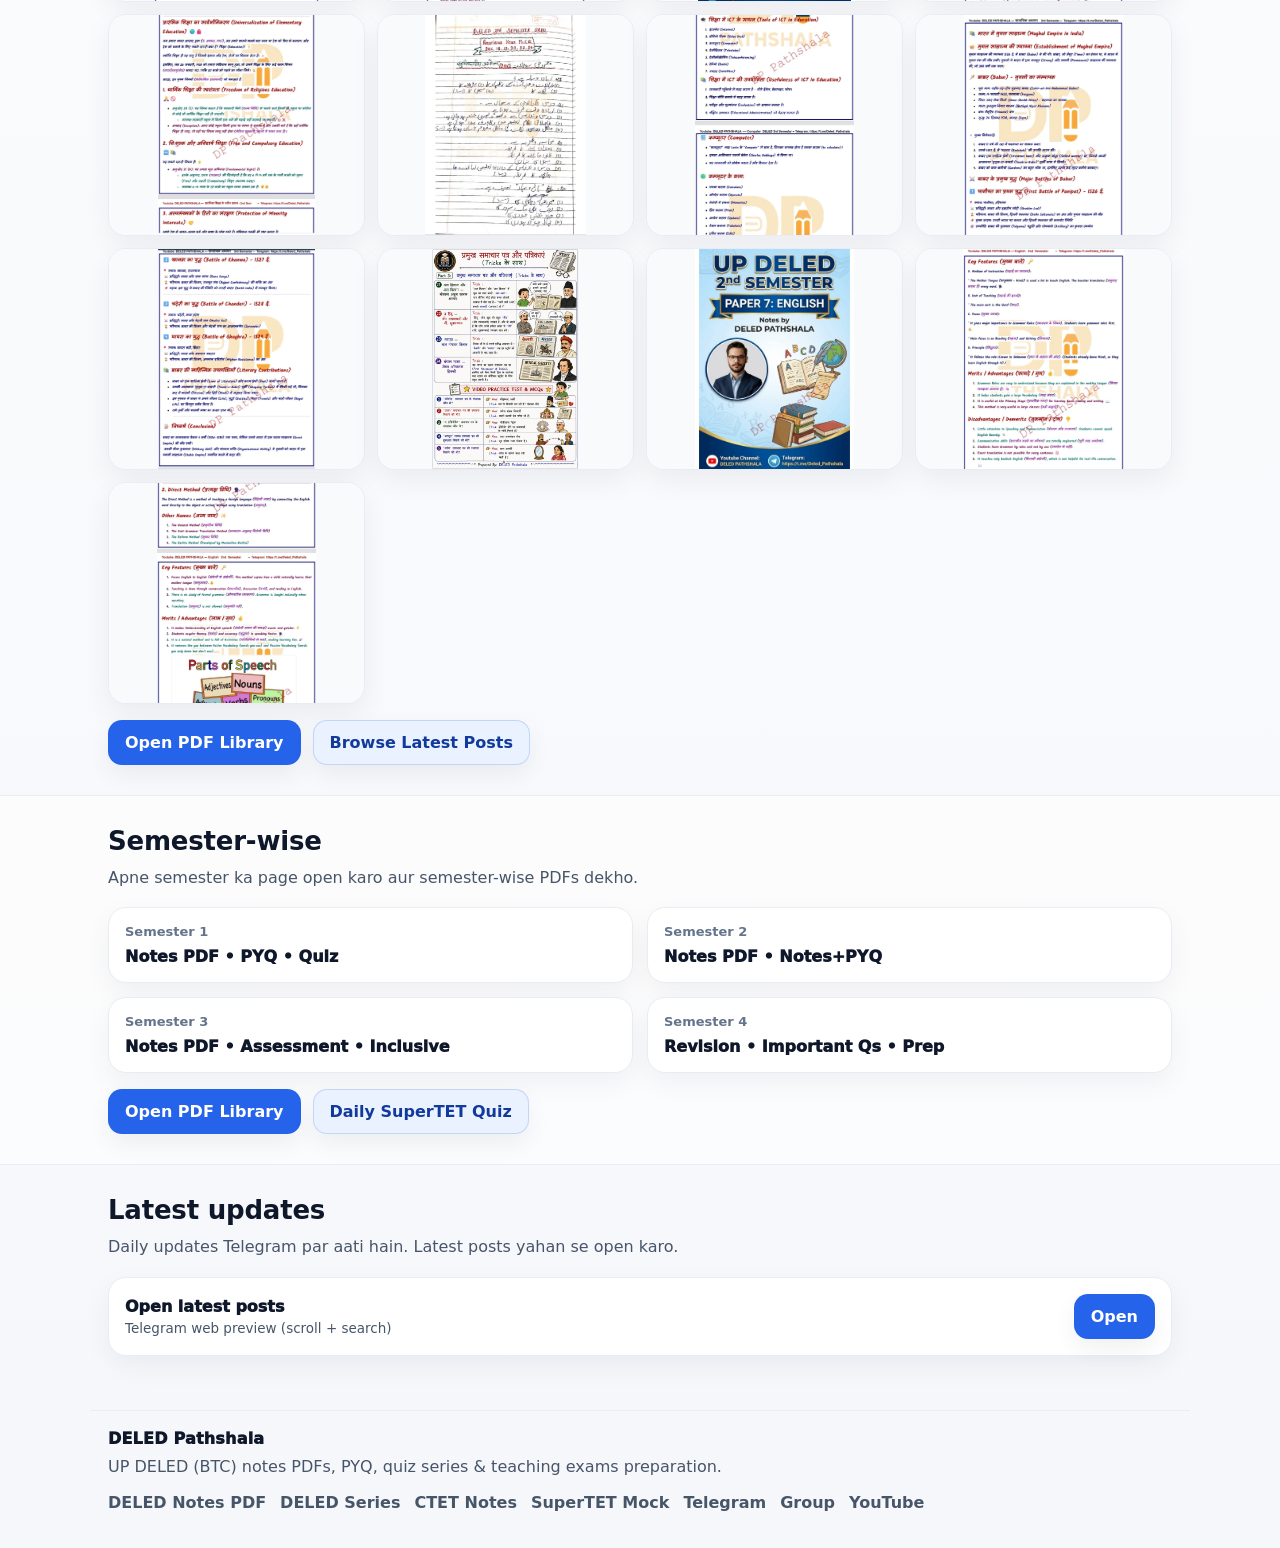
==== commit b7b36739: "Update index.html" ====
--- a/index.html
+++ b/index.html
@@ -39,13 +39,15 @@
 
       <nav class="nav">
         <a href="#what">Kya milega</a>
-        <a href="#Notes">Notes</a>
+        <a href="./deled-notes.html">PDF Library</a>
+        <a href="#preview">Preview</a>
         <a href="#semester">Semester</a>
         <a href="#latest">Latest</a>
       </nav>
+
       <button class="menuBtn" id="menuBtn" aria-expanded="false" aria-controls="mobileMenu">
-  Menu
-</button>
+        Menu
+      </button>
 
       <div class="topbar__cta">
         <a class="btn btn--mini btn--soft" href="https://www.youtube.com/@Deled_Pathshala" target="_blank" rel="noopener">YouTube</a>
@@ -53,18 +55,21 @@
       </div>
     </div>
   </header>
+
   <div class="mobileMenu" id="mobileMenu" hidden>
-  <div class="mobileMenu__inner wrap">
-    <a href="#what">Kya milega</a>
-    <a href="#Notes">Notes</a>
-    <a href="#semester">Semester</a>
-    <a href="#latest">Latest</a>
-    <div class="mobileMenu__hr"></div>
-    <a href="https://t.me/Deled_Pathshala" target="_blank" rel="noopener">Join Telegram</a>
-    <a href="https://t.me/deled_pathshala_discussion" target="_blank" rel="noopener">Join Doubts Group</a>
-    <a href="https://www.youtube.com/@Deled_Pathshala" target="_blank" rel="noopener">YouTube</a>
+    <div class="mobileMenu__inner wrap">
+      <a href="#what">Kya milega</a>
+      <a href="./deled-notes.html">PDF Library</a>
+      <a href="#preview">Preview</a>
+      <a href="#semester">Semester</a>
+      <a href="#latest">Latest</a>
+      <div class="mobileMenu__hr"></div>
+      <a href="./supertet-mock.html">Daily SuperTET Quiz</a>
+      <a href="https://t.me/Deled_Pathshala" target="_blank" rel="noopener">Join Telegram</a>
+      <a href="https://t.me/deled_pathshala_discussion" target="_blank" rel="noopener">Join Doubts / Quiz Group</a>
+      <a href="https://www.youtube.com/@Deled_Pathshala" target="_blank" rel="noopener">YouTube</a>
+    </div>
   </div>
-</div>
 
   <main>
     <!-- HERO -->
@@ -75,15 +80,16 @@
           <h1>DELED Pathshala</h1>
 
           <p class="lead">
-            <b>DELED / BTC (डी.एल.एड) </b> students ke liye semester-wise <b>notes PDF</b>, <b>PYQ</b>,
+            <b>DELED / BTC (डी.एल.एड)</b> students ke liye semester-wise <b>notes PDF</b>, <b>PYQ</b>,
             <b>quiz series</b> aur <b>mock tests</b>.
             Saath hi <b>UPTET / CTET / SuperTET</b> preparation ke liye study material.
           </p>
 
           <div class="ctaRow">
             <a class="btn btn--primary" href="https://t.me/Deled_Pathshala" target="_blank" rel="noopener">Join Telegram Channel</a>
-            <a class="btn btn--soft" href="https://t.me/deled_pathshala_discussion" target="_blank" rel="noopener">Join Doubts Group</a>
-            <a class="btn btn--soft" href="https://t.me/s/Deled_Pathshala" target="_blank" rel="noopener">Open Latest Posts</a>
+            <a class="btn btn--soft" href="./deled-notes.html">Open PDF Library</a>
+            <a class="btn btn--soft" href="./supertet-mock.html">Daily SuperTET Quiz</a>
+            <a class="btn btn--soft" href="https://t.me/s/Deled_Pathshala" target="_blank" rel="noopener">Latest Posts</a>
           </div>
 
           <div class="copyRow">
@@ -104,18 +110,34 @@
               <div class="panel__sub">One tap access</div>
             </div>
 
+            <a class="linkCard" href="./deled-notes.html">
+              <div class="linkCard__left">
+                <div class="linkCard__h">PDF Notes Library</div>
+                <div class="linkCard__p">Semester 1–4 • Notes • PYQ • Download</div>
+              </div>
+              <div class="linkCard__arrow">→</div>
+            </a>
+
+            <a class="linkCard" href="./supertet-mock.html">
+              <div class="linkCard__left">
+                <div class="linkCard__h">Daily SuperTET Practice Quiz</div>
+                <div class="linkCard__p">Daily practice set + 24×7 group participation</div>
+              </div>
+              <div class="linkCard__arrow">→</div>
+            </a>
+
             <a class="linkCard" href="https://t.me/Deled_Pathshala" target="_blank" rel="noopener">
               <div class="linkCard__left">
                 <div class="linkCard__h">Telegram Channel</div>
-                <div class="linkCard__p">Notes PDF • PYQ • Quiz/Series</div>
+                <div class="linkCard__p">Updates • New PDFs • Series</div>
               </div>
               <div class="linkCard__arrow">→</div>
             </a>
 
             <a class="linkCard" href="https://t.me/deled_pathshala_discussion" target="_blank" rel="noopener">
               <div class="linkCard__left">
-                <div class="linkCard__h">Discussion Group</div>
-                <div class="linkCard__p">Doubts • Questions • Answers</div>
+                <div class="linkCard__h">Doubts / Quiz Group</div>
+                <div class="linkCard__p">Doubts + 24×7 quiz participation</div>
               </div>
               <div class="linkCard__arrow">→</div>
             </a>
@@ -127,18 +149,6 @@
               </div>
               <div class="linkCard__arrow">→</div>
             </a>
-
-            <div class="divider"></div>
-
-            <div class="miniTitle">Search ideas</div>
-            <div class="pillRow">
-              <span class="pill">deled notes</span>
-              <span class="pill">dled notes pdf</span>
-              <span class="pill">deled quiz series</span>
-              <span class="pill">ctet notes</span>
-              <span class="pill">uptet</span>
-              <span class="pill">supertet</span>
-            </div>
           </div>
         </div>
       </div>
@@ -168,50 +178,56 @@
             <p>UPTET, CTET, SuperTET ke liye notes, pedagogy aur practice.</p>
           </article>
         </div>
-      </div>
-    </section>
-
-        <section id="Notes" class="section">
+
+        <div class="centerRow" style="margin-top:16px">
+          <a class="btn btn--primary" href="./deled-notes.html">Open PDF Library</a>
+          <a class="btn btn--soft" href="./supertet-mock.html">Daily SuperTET Quiz</a>
+        </div>
+      </div>
+    </section>
+
+    <!-- PREVIEW -->
+    <section id="preview" class="section">
       <div class="wrap">
         <h2 class="h2">Notes Preview (Quality Samples)</h2>
         <p class="subLead">Kuch real screenshots — full notes & daily updates Telegram channel par.</p>
-    
+
         <div class="gallery">
           <a href="./assets/notes/%20%20%281%29.webp"  target="_blank" rel="noopener"><img src="./assets/notes/%20%20%281%29.webp"  alt="DELED notes sample 1"  loading="lazy"></a>
           <a href="./assets/notes/%20%20%282%29.webp"  target="_blank" rel="noopener"><img src="./assets/notes/%20%20%282%29.webp"  alt="DELED notes sample 2"  loading="lazy"></a>
           <a href="./assets/notes/%20%20%283%29.webp"  target="_blank" rel="noopener"><img src="./assets/notes/%20%20%283%29.webp"  alt="DELED notes sample 3"  loading="lazy"></a>
           <a href="./assets/notes/%20%20%284%29.webp"  target="_blank" rel="noopener"><img src="./assets/notes/%20%20%284%29.webp"  alt="DELED notes sample 4"  loading="lazy"></a>
-    
+
           <a href="./assets/notes/%20%20%285%29.webp"  target="_blank" rel="noopener"><img src="./assets/notes/%20%20%285%29.webp"  alt="DELED notes sample 5"  loading="lazy"></a>
           <a href="./assets/notes/%20%20%286%29.webp"  target="_blank" rel="noopener"><img src="./assets/notes/%20%20%286%29.webp"  alt="DELED notes sample 6"  loading="lazy"></a>
           <a href="./assets/notes/%20%20%287%29.webp"  target="_blank" rel="noopener"><img src="./assets/notes/%20%20%287%29.webp"  alt="DELED notes sample 7"  loading="lazy"></a>
           <a href="./assets/notes/%20%20%288%29.webp"  target="_blank" rel="noopener"><img src="./assets/notes/%20%20%288%29.webp"  alt="DELED notes sample 8"  loading="lazy"></a>
-    
+
           <a href="./assets/notes/%20%20%289%29.webp"  target="_blank" rel="noopener"><img src="./assets/notes/%20%20%289%29.webp"  alt="DELED notes sample 9"  loading="lazy"></a>
           <a href="./assets/notes/%20%20%2810%29.webp" target="_blank" rel="noopener"><img src="./assets/notes/%20%20%2810%29.webp" alt="DELED notes sample 10" loading="lazy"></a>
           <a href="./assets/notes/%20%20%2811%29.webp" target="_blank" rel="noopener"><img src="./assets/notes/%20%20%2811%29.webp" alt="DELED notes sample 11" loading="lazy"></a>
           <a href="./assets/notes/%20%20%2812%29.webp" target="_blank" rel="noopener"><img src="./assets/notes/%20%20%2812%29.webp" alt="DELED notes sample 12" loading="lazy"></a>
-    
+
           <a href="./assets/notes/%20%20%2813%29.webp" target="_blank" rel="noopener"><img src="./assets/notes/%20%20%2813%29.webp" alt="DELED notes sample 13" loading="lazy"></a>
           <a href="./assets/notes/%20%20%2814%29.webp" target="_blank" rel="noopener"><img src="./assets/notes/%20%20%2814%29.webp" alt="DELED notes sample 14" loading="lazy"></a>
           <a href="./assets/notes/%20%20%2815%29.webp" target="_blank" rel="noopener"><img src="./assets/notes/%20%20%2815%29.webp" alt="DELED notes sample 15" loading="lazy"></a>
           <a href="./assets/notes/%20%20%2816%29.webp" target="_blank" rel="noopener"><img src="./assets/notes/%20%20%2816%29.webp" alt="DELED notes sample 16" loading="lazy"></a>
-    
+
           <a href="./assets/notes/%20%20%2817%29.webp" target="_blank" rel="noopener"><img src="./assets/notes/%20%20%2817%29.webp" alt="DELED notes sample 17" loading="lazy"></a>
         </div>
-    
+
         <div class="centerRow" style="margin-top:16px">
-          <a class="btn btn--primary" href="https://t.me/Deled_Pathshala" target="_blank" rel="noopener">Join Telegram for Full Notes</a>
+          <a class="btn btn--primary" href="./deled-notes.html">Open PDF Library</a>
           <a class="btn btn--soft" href="https://t.me/s/Deled_Pathshala" target="_blank" rel="noopener">Browse Latest Posts</a>
         </div>
       </div>
     </section>
-    
+
     <!-- SEMESTERS -->
     <section id="semester" class="section section--soft">
       <div class="wrap">
         <h2 class="h2">Semester-wise</h2>
-        <p class="subLead">Apne semester ka page open karo aur direct Telegram pe jao.</p>
+        <p class="subLead">Apne semester ka page open karo aur semester-wise PDFs dekho.</p>
 
         <div class="grid2">
           <a class="pageCard" href="./semester-1.html">
@@ -221,23 +237,23 @@
 
           <a class="pageCard" href="./semester-2.html">
             <div class="pageCard__kicker">Semester 2</div>
-            <div class="pageCard__title">Notes PDF • PYQ • Series</div>
+            <div class="pageCard__title">Notes PDF • Notes+PYQ</div>
           </a>
 
           <a class="pageCard" href="./semester-3.html">
             <div class="pageCard__kicker">Semester 3</div>
-            <div class="pageCard__title">Notes PDF • Mock • Quiz</div>
+            <div class="pageCard__title">Notes PDF • Assessment • Inclusive</div>
           </a>
 
           <a class="pageCard" href="./semester-4.html">
             <div class="pageCard__kicker">Semester 4</div>
-            <div class="pageCard__title">Revision • PYQ • Prep</div>
+            <div class="pageCard__title">Revision • Important Qs • Prep</div>
           </a>
         </div>
 
         <div class="centerRow">
-          <a class="btn btn--primary" href="https://t.me/Deled_Pathshala" target="_blank" rel="noopener">Open Telegram Channel</a>
-          <a class="btn btn--soft" href="https://t.me/s/Deled_Pathshala" target="_blank" rel="noopener">Browse Latest</a>
+          <a class="btn btn--primary" href="./deled-notes.html">Open PDF Library</a>
+          <a class="btn btn--soft" href="./supertet-mock.html">Daily SuperTET Quiz</a>
         </div>
       </div>
     </section>
--- a/style.css
+++ b/style.css
@@ -376,3 +376,116 @@
   .nav{display:none;}
   .menuBtn{display:inline-flex; align-items:center; justify-content:center;}
 }
+/* PDF Library */
+.libControls{ margin-top:14px; display:grid; gap:10px; }
+.libTabs{ display:flex; flex-wrap:wrap; gap:8px; }
+.libTab{
+  border:1px solid var(--border);
+  background:#fff;
+  color:var(--muted);
+  font-weight:900;
+  padding:9px 12px;
+  border-radius:999px;
+  cursor:pointer;
+}
+.libTab--active{
+  background: var(--primarySoft);
+  border-color: rgba(37,99,235,.22);
+  color:#123a9c;
+}
+.libSearch{
+  width:100%;
+  padding:12px 14px;
+  border-radius:14px;
+  border:1px solid var(--border);
+  background:#fff;
+  font-size:16px;
+}
+.libList{ margin-top:14px; display:grid; gap:10px; }
+.pdfItem{
+  display:flex; align-items:flex-start; justify-content:space-between; gap:12px;
+  background:#fff;
+  border:1px solid var(--border);
+  border-radius: var(--radius);
+  padding:12px 14px;
+  box-shadow: 0 10px 28px rgba(15,23,42,.05);
+}
+.pdfItem__title{ font-weight:950; line-height:1.35; }
+.pdfItem__meta{ color:var(--muted); margin-top:4px; font-size:13.5px; }
+.pdfItem__right{ display:flex; gap:10px; flex-wrap:wrap; }
+/* deled-notes page polish */
+.pageHero{
+  margin-bottom: 18px;
+}
+
+.libWrap{
+  background:#fff;
+  border:1px solid var(--border);
+  border-radius: var(--radius);
+  padding:14px 16px;
+  box-shadow: 0 10px 28px rgba(15,23,42,.05);
+  margin-top: 10px;
+}
+
+.libHeader{
+  display:flex;
+  align-items:flex-start;
+  justify-content:space-between;
+  gap:12px;
+  flex-wrap:wrap;
+  margin-bottom: 10px;
+}
+
+.libTitle{ font-weight:950; font-size:16px; }
+.libSub{ color:var(--muted); margin-top:4px; line-height:1.55; font-size:13.5px; }
+
+.libCount{
+  border:1px solid var(--border);
+  background:#fff;
+  border-radius:999px;
+  padding:8px 10px;
+  font-weight:900;
+  color:var(--muted);
+  white-space:nowrap;
+}
+
+.miniLinks{ margin-top: 20px; }
+
+/* PDF Library */
+.libControls{ margin-top:10px; display:grid; gap:10px; }
+.libTabs{ display:flex; flex-wrap:wrap; gap:8px; }
+.libTab{
+  border:1px solid var(--border);
+  background:#fff;
+  color:var(--muted);
+  font-weight:900;
+  padding:9px 12px;
+  border-radius:999px;
+  cursor:pointer;
+}
+.libTab--active{
+  background: var(--primarySoft);
+  border-color: rgba(37,99,235,.22);
+  color:#123a9c;
+}
+.libSearch{
+  width:100%;
+  padding:12px 14px;
+  border-radius:14px;
+  border:1px solid var(--border);
+  background:#fff;
+  font-size:16px;
+}
+
+.libList{ margin-top:12px; display:grid; gap:10px; }
+.pdfItem{
+  display:flex; align-items:flex-start; justify-content:space-between; gap:12px;
+  background:#fff;
+  border:1px solid var(--border);
+  border-radius: var(--radius);
+  padding:12px 14px;
+  box-shadow: 0 10px 28px rgba(15,23,42,.05);
+}
+.pdfItem__title{ font-weight:950; line-height:1.35; }
+.pdfItem__meta{ color:var(--muted); margin-top:4px; font-size:13.5px; }
+.pdfItem__right{ display:flex; gap:10px; flex-wrap:wrap; }
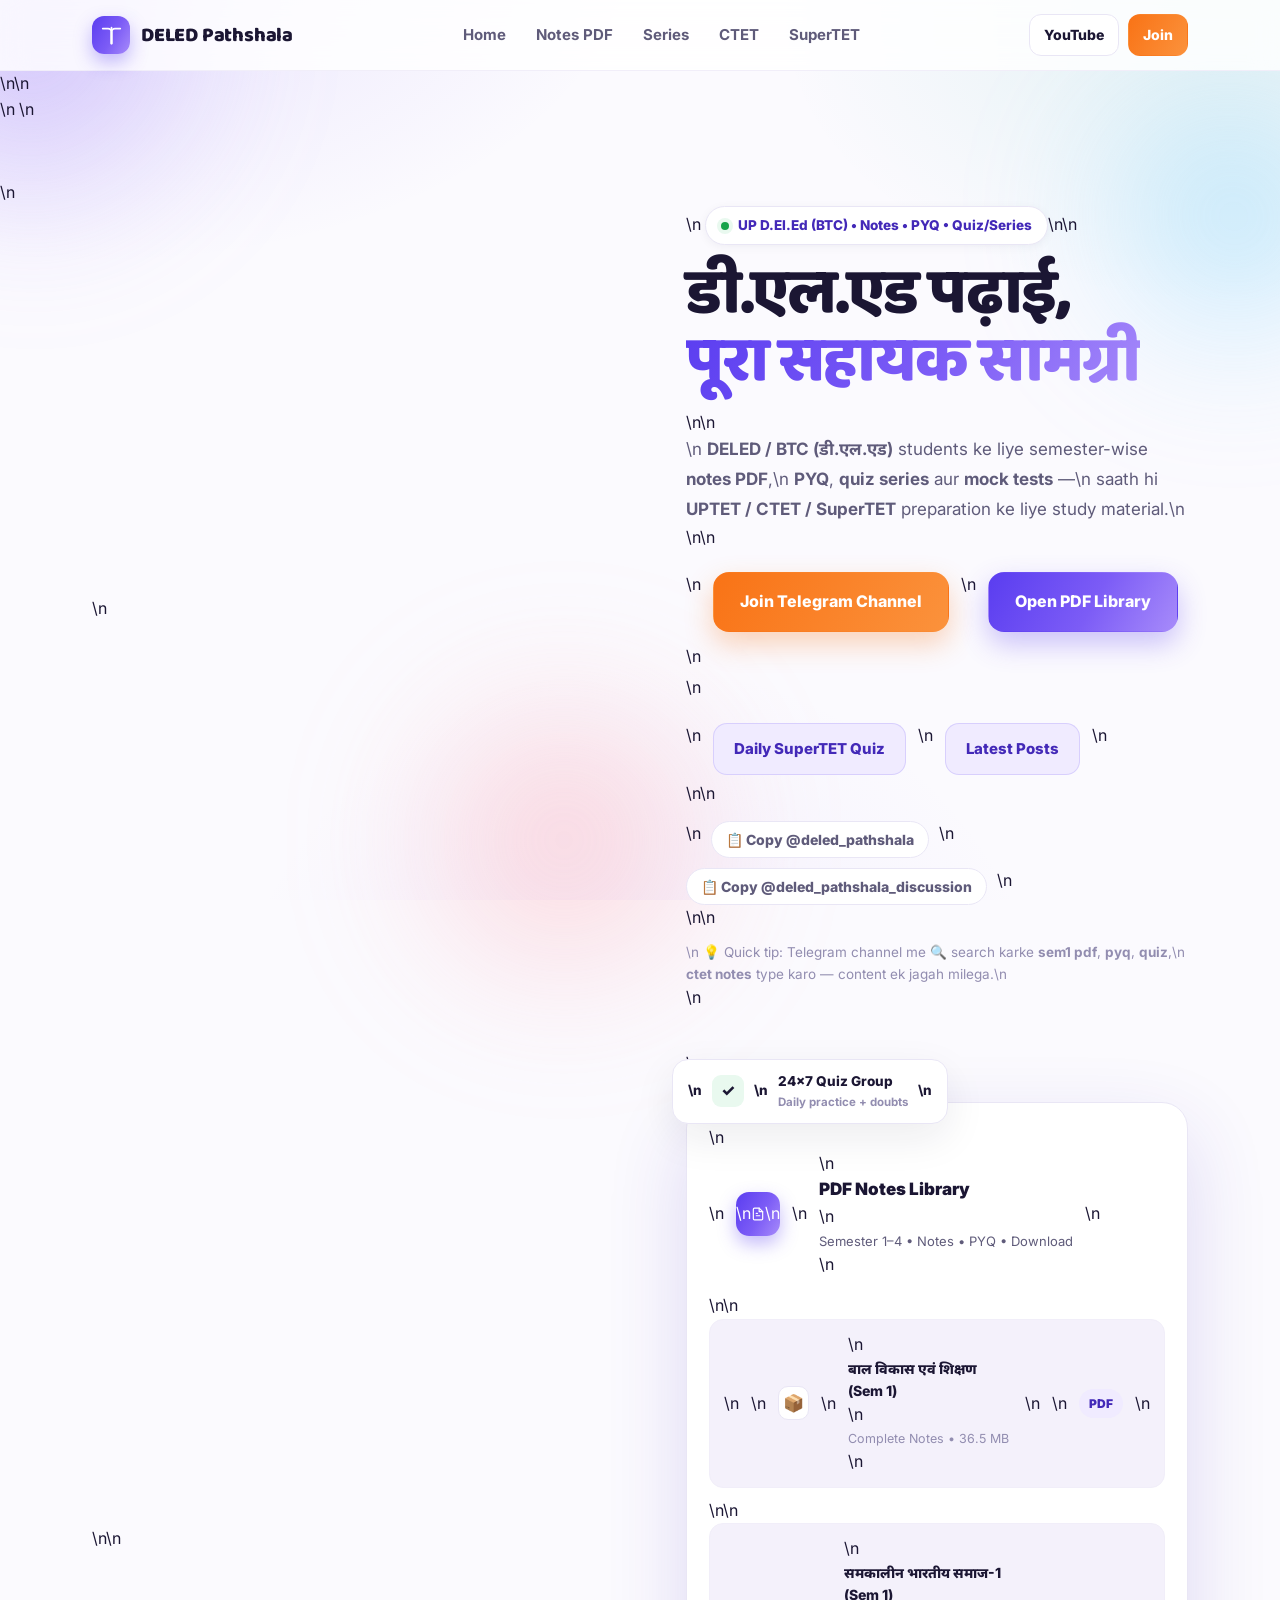
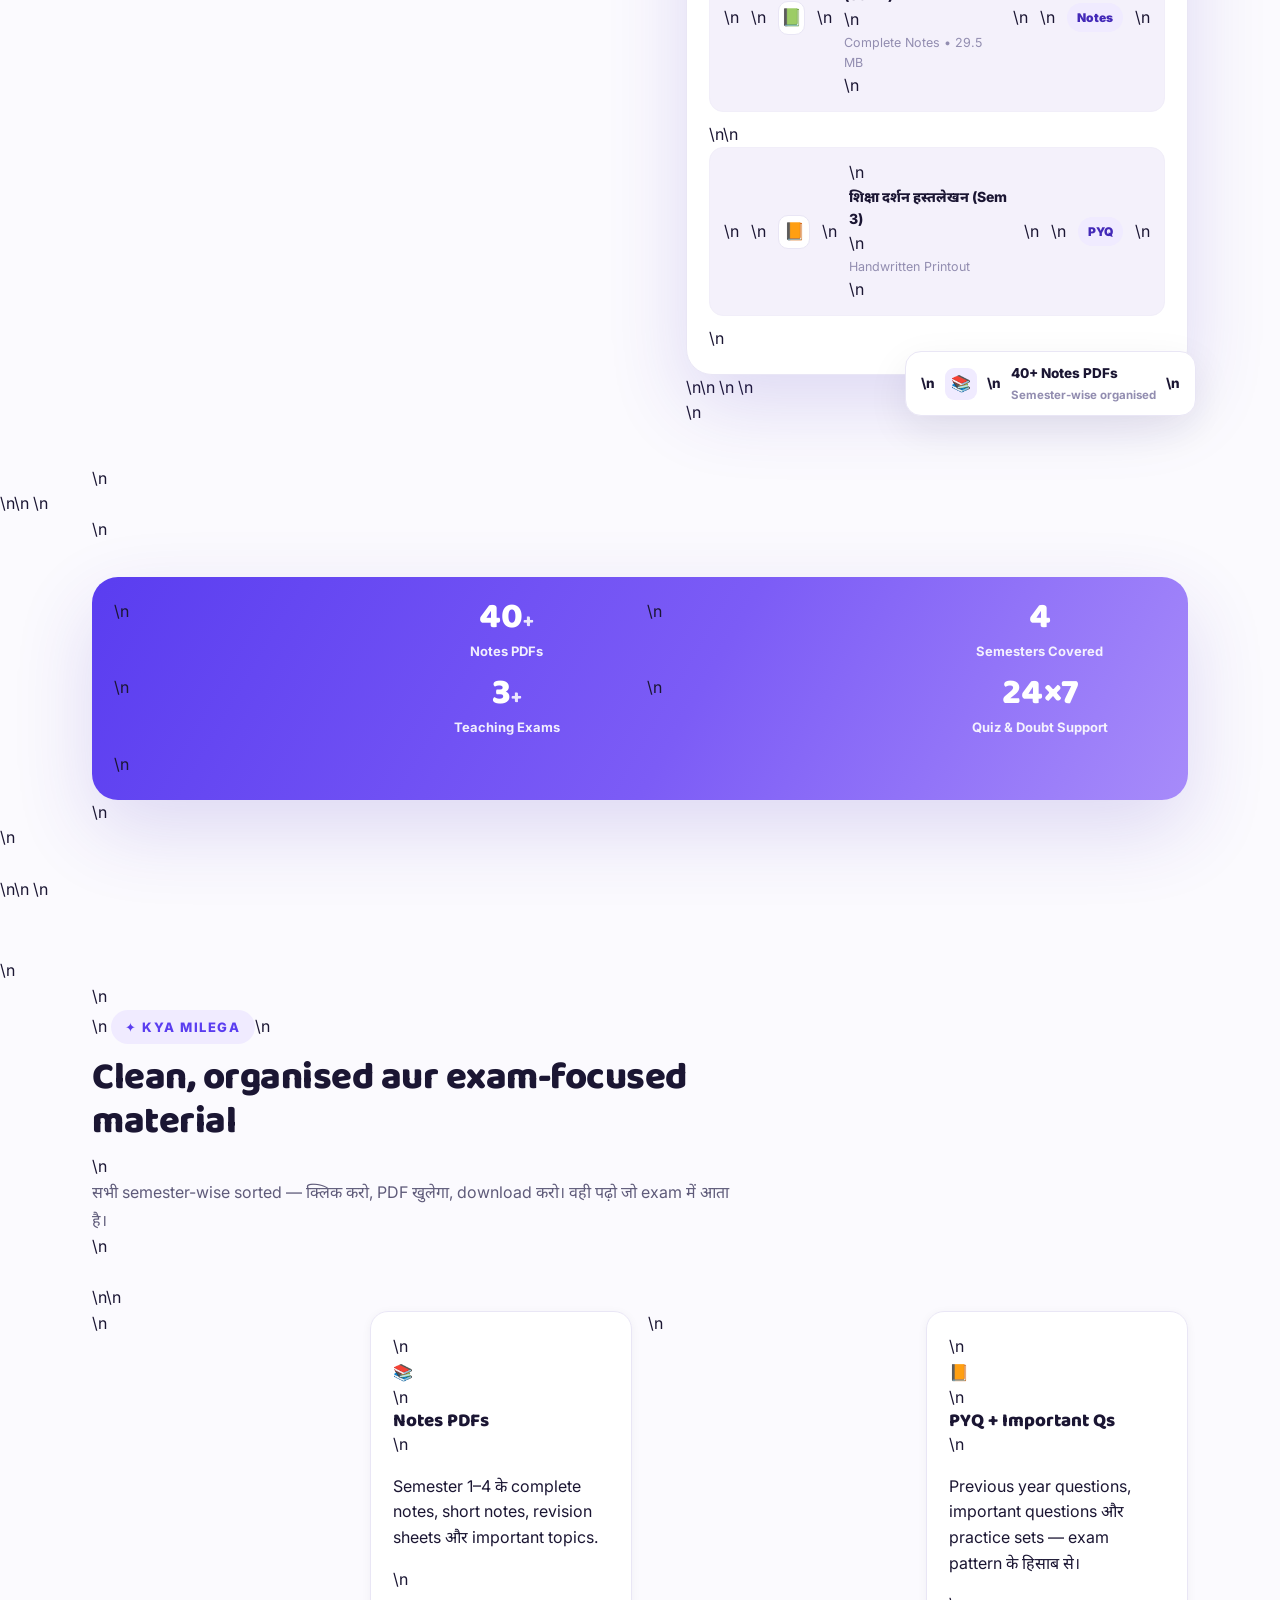
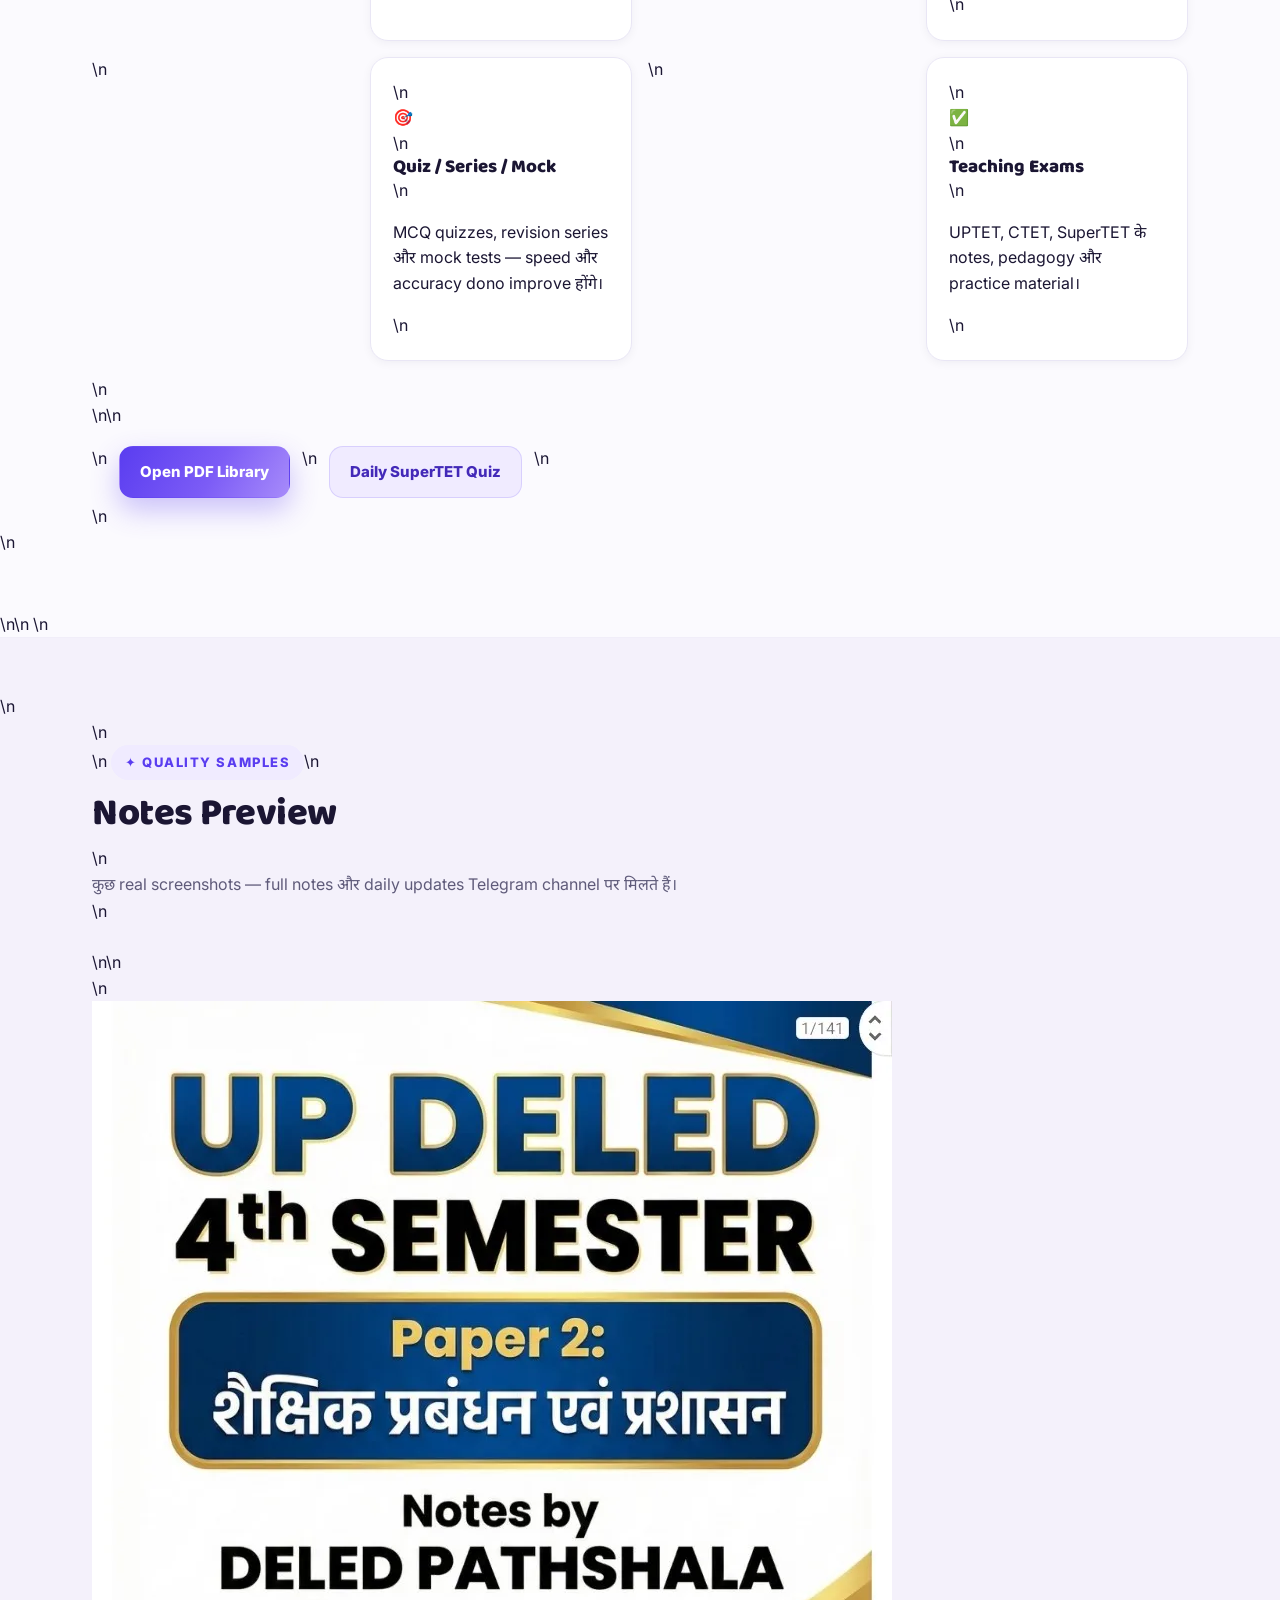
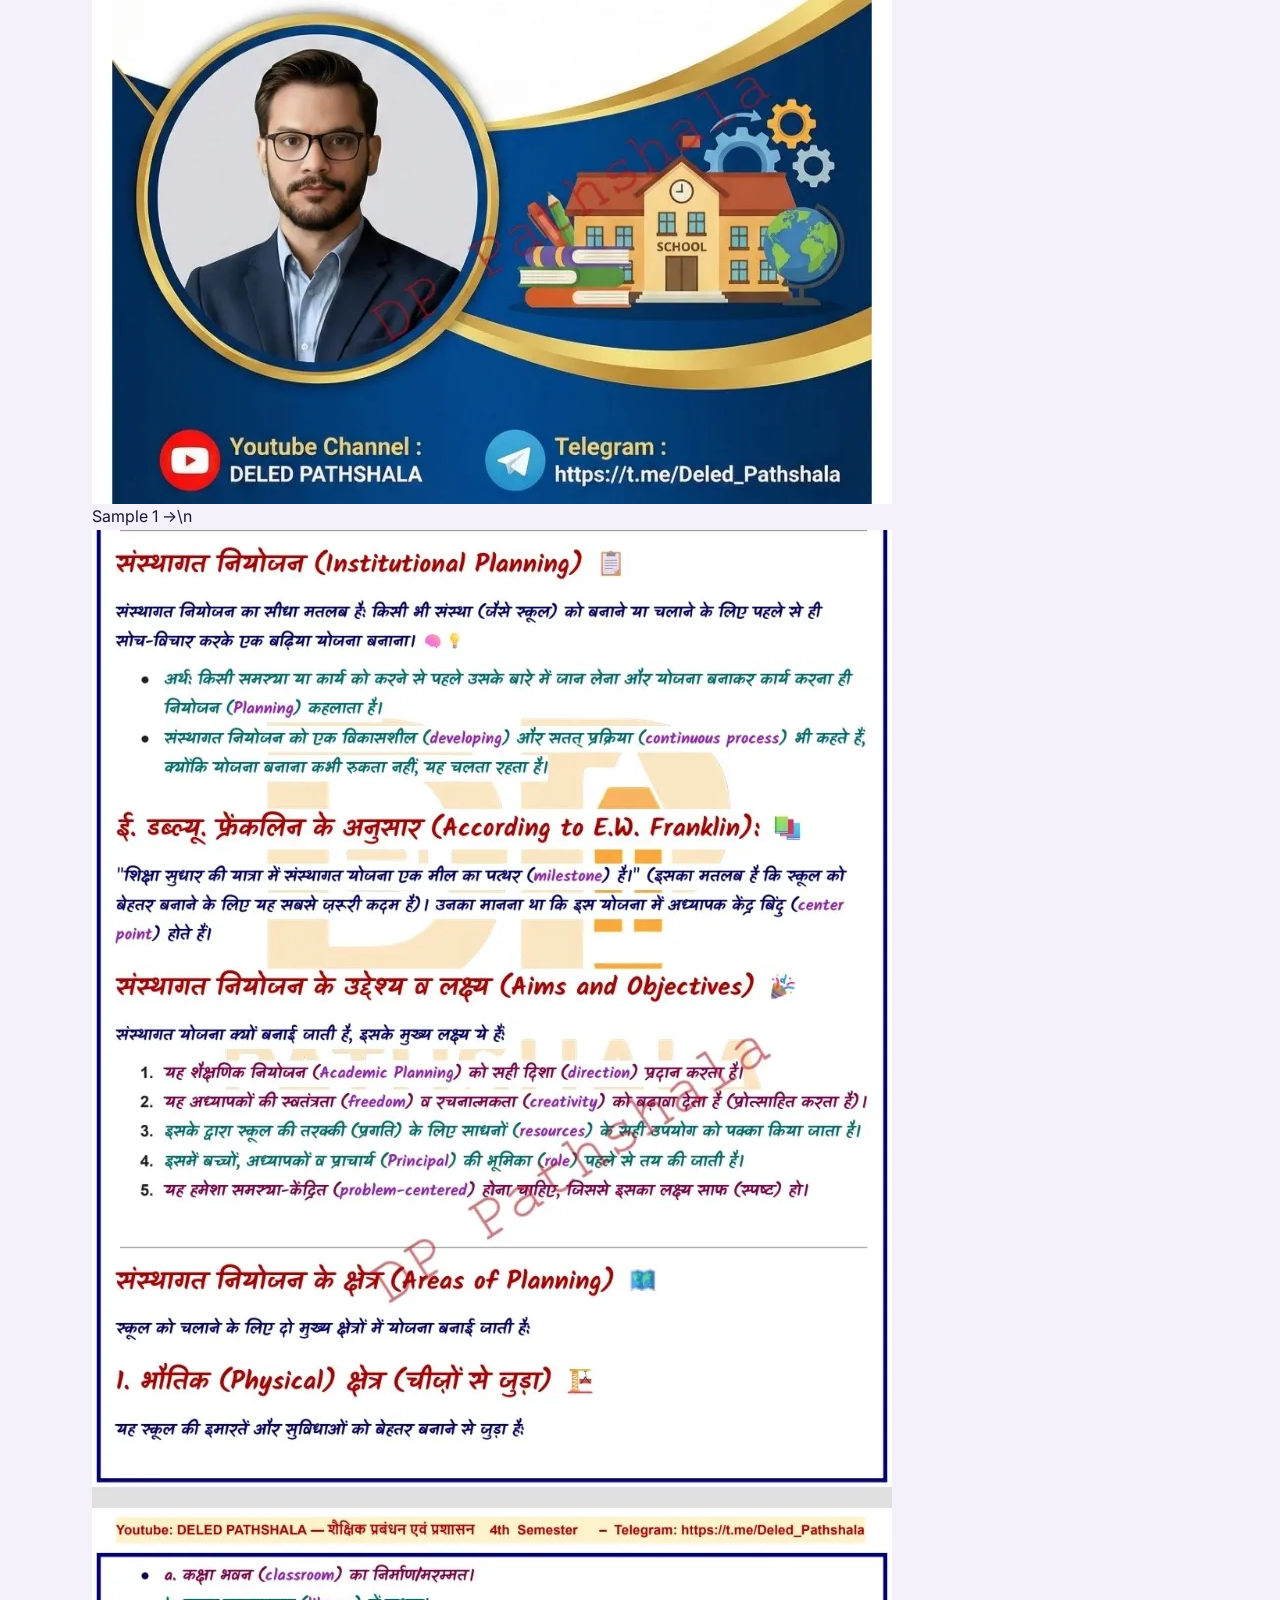
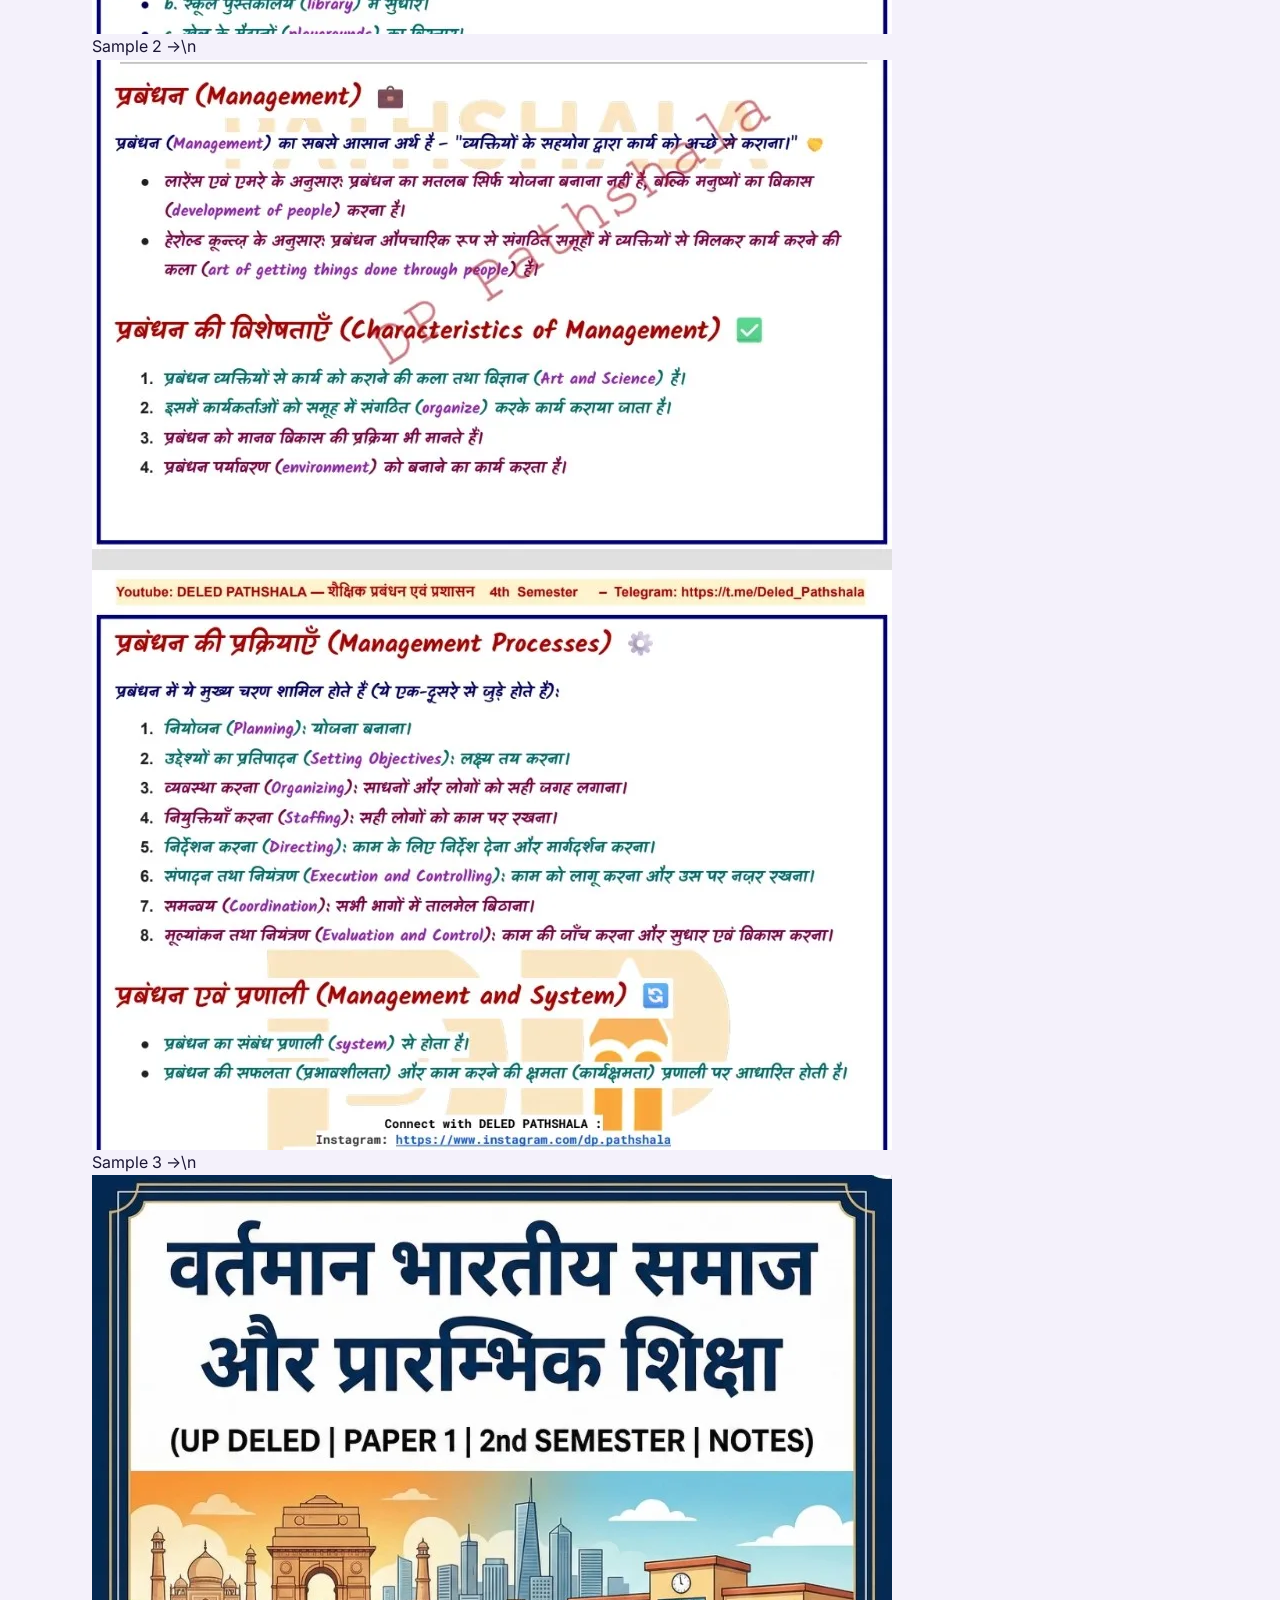
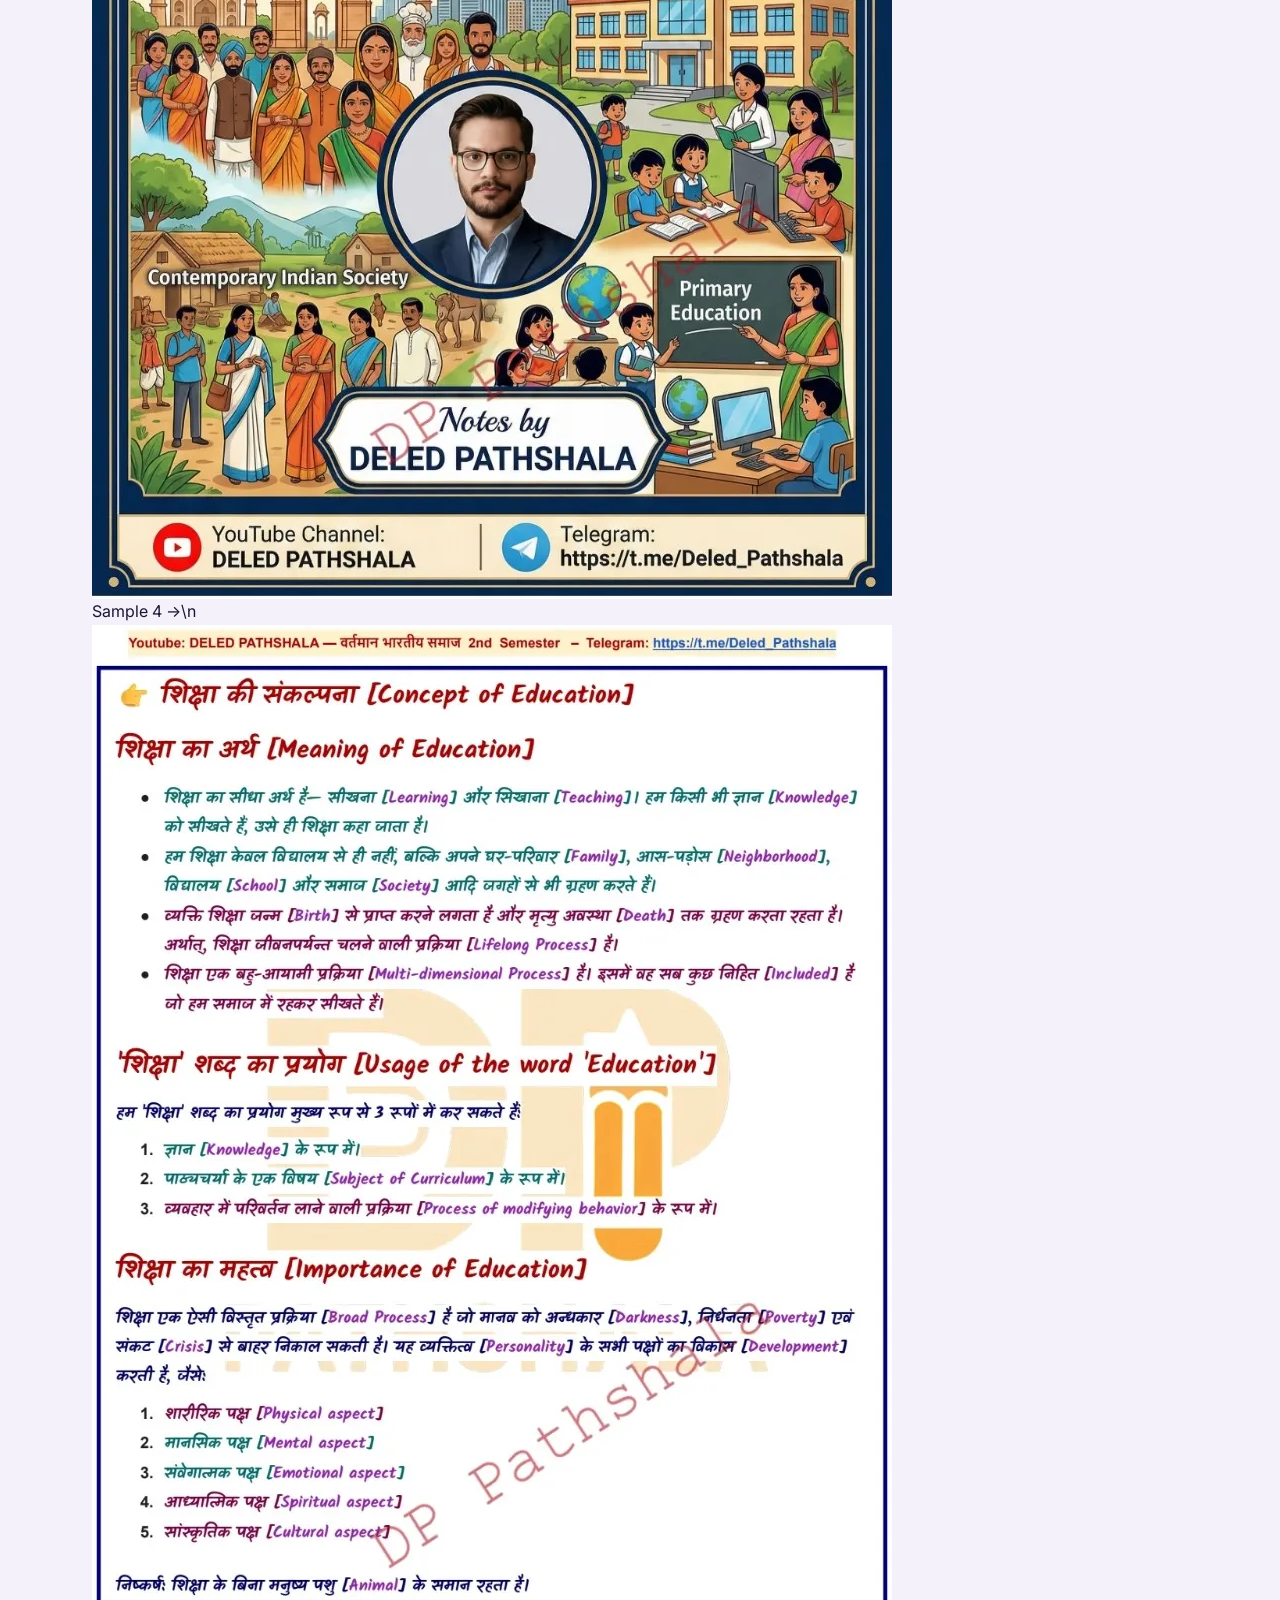
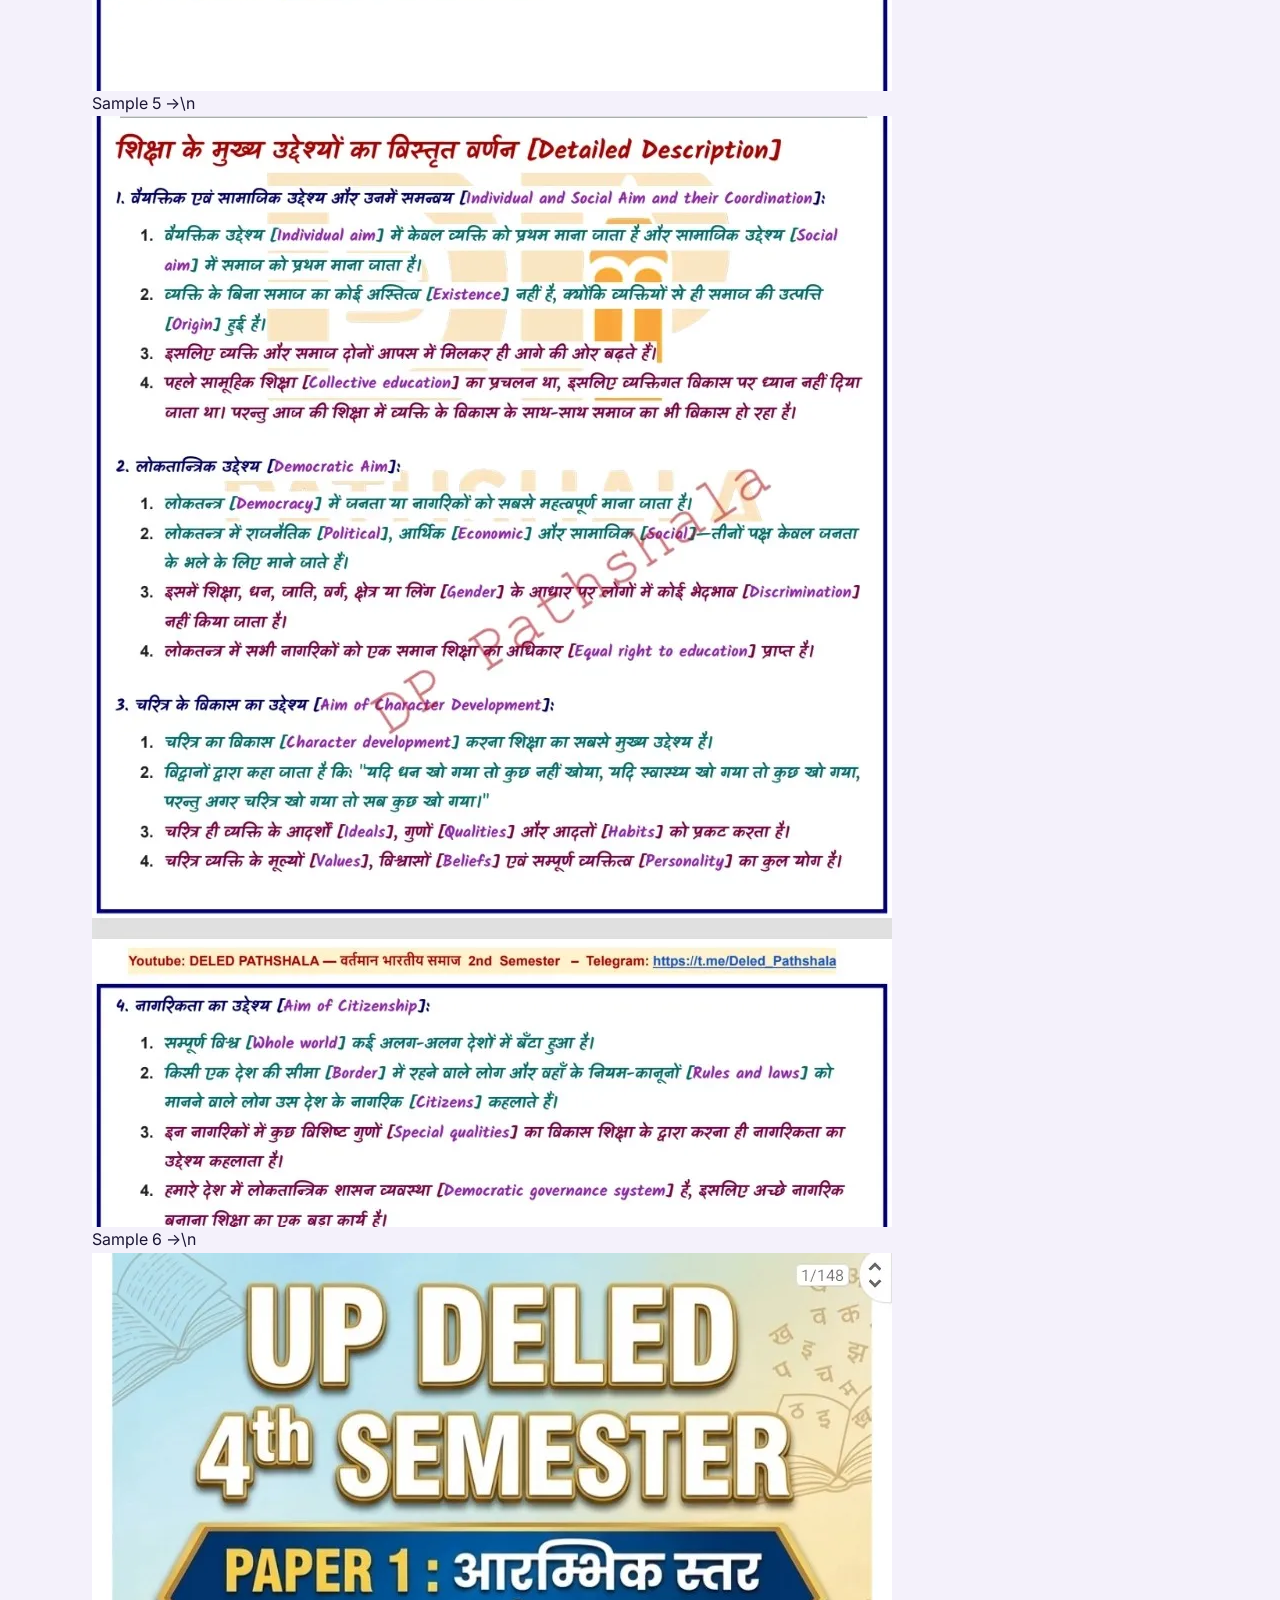
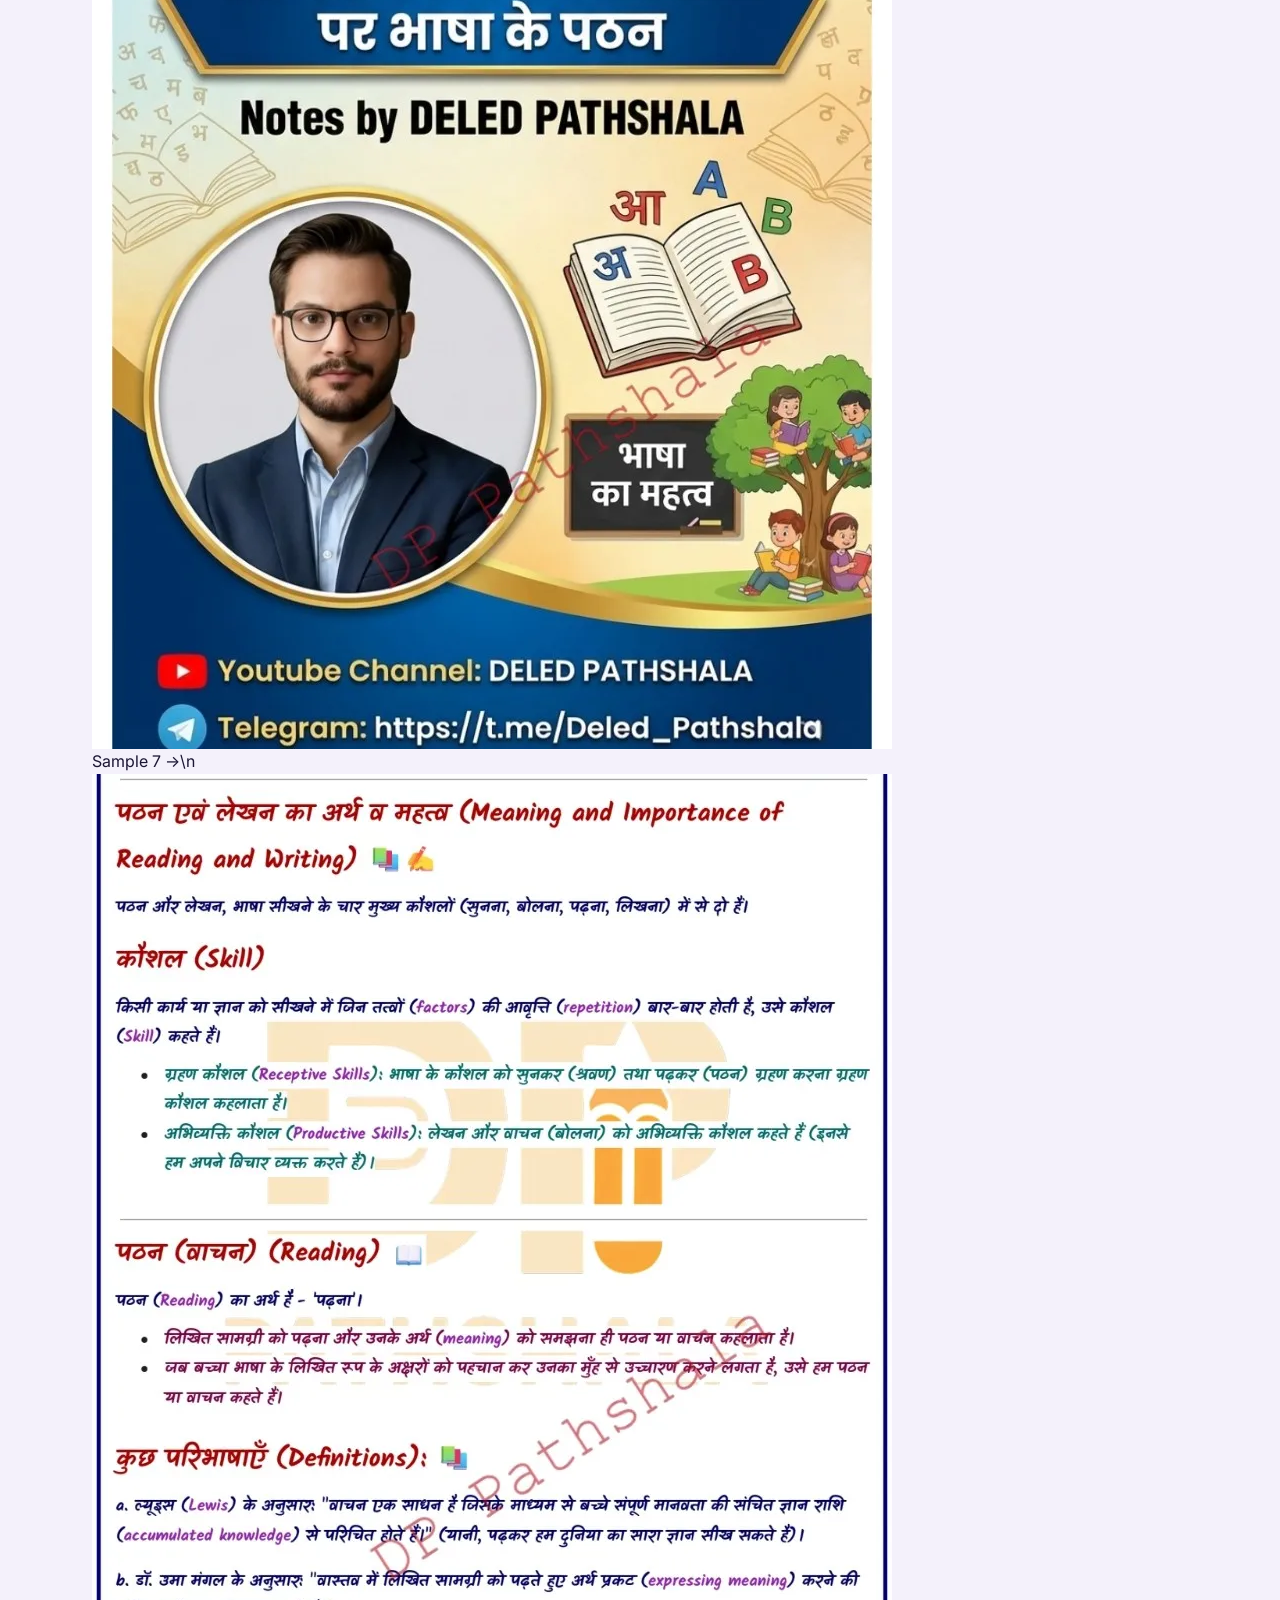
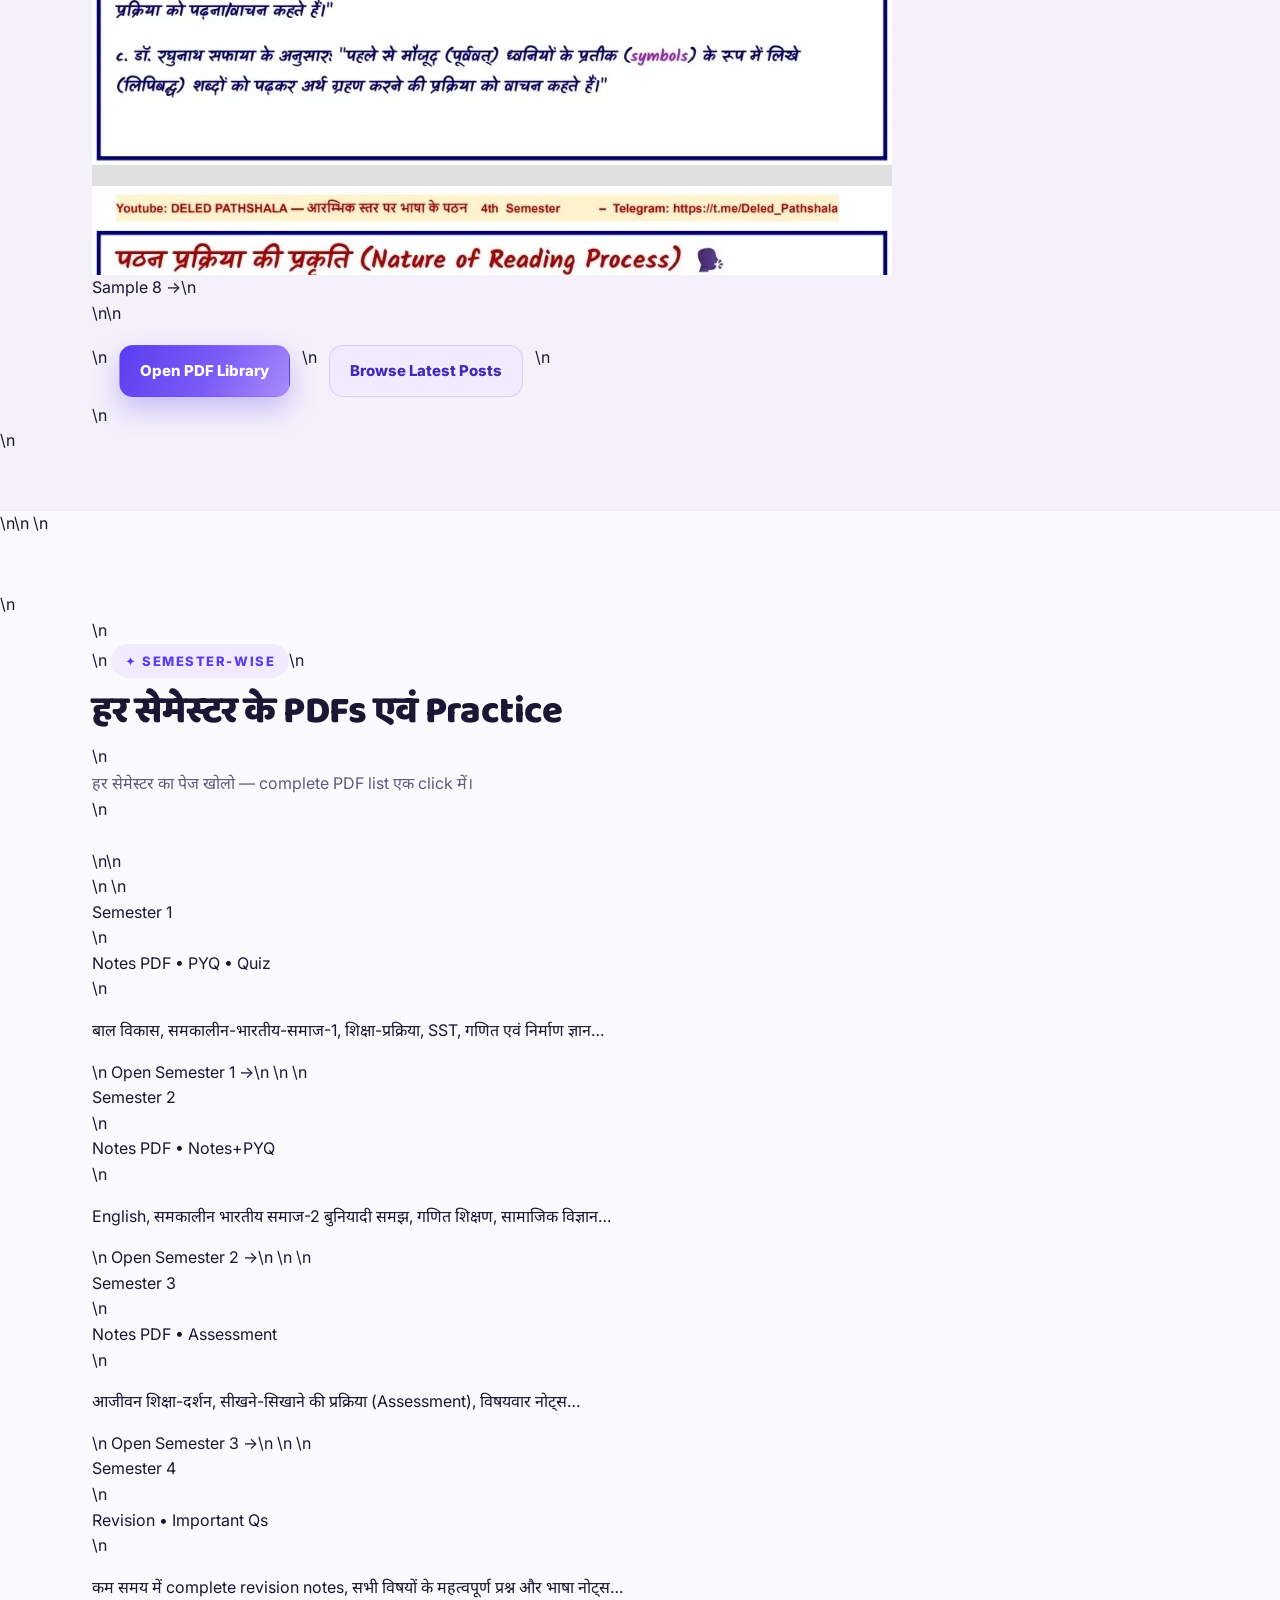
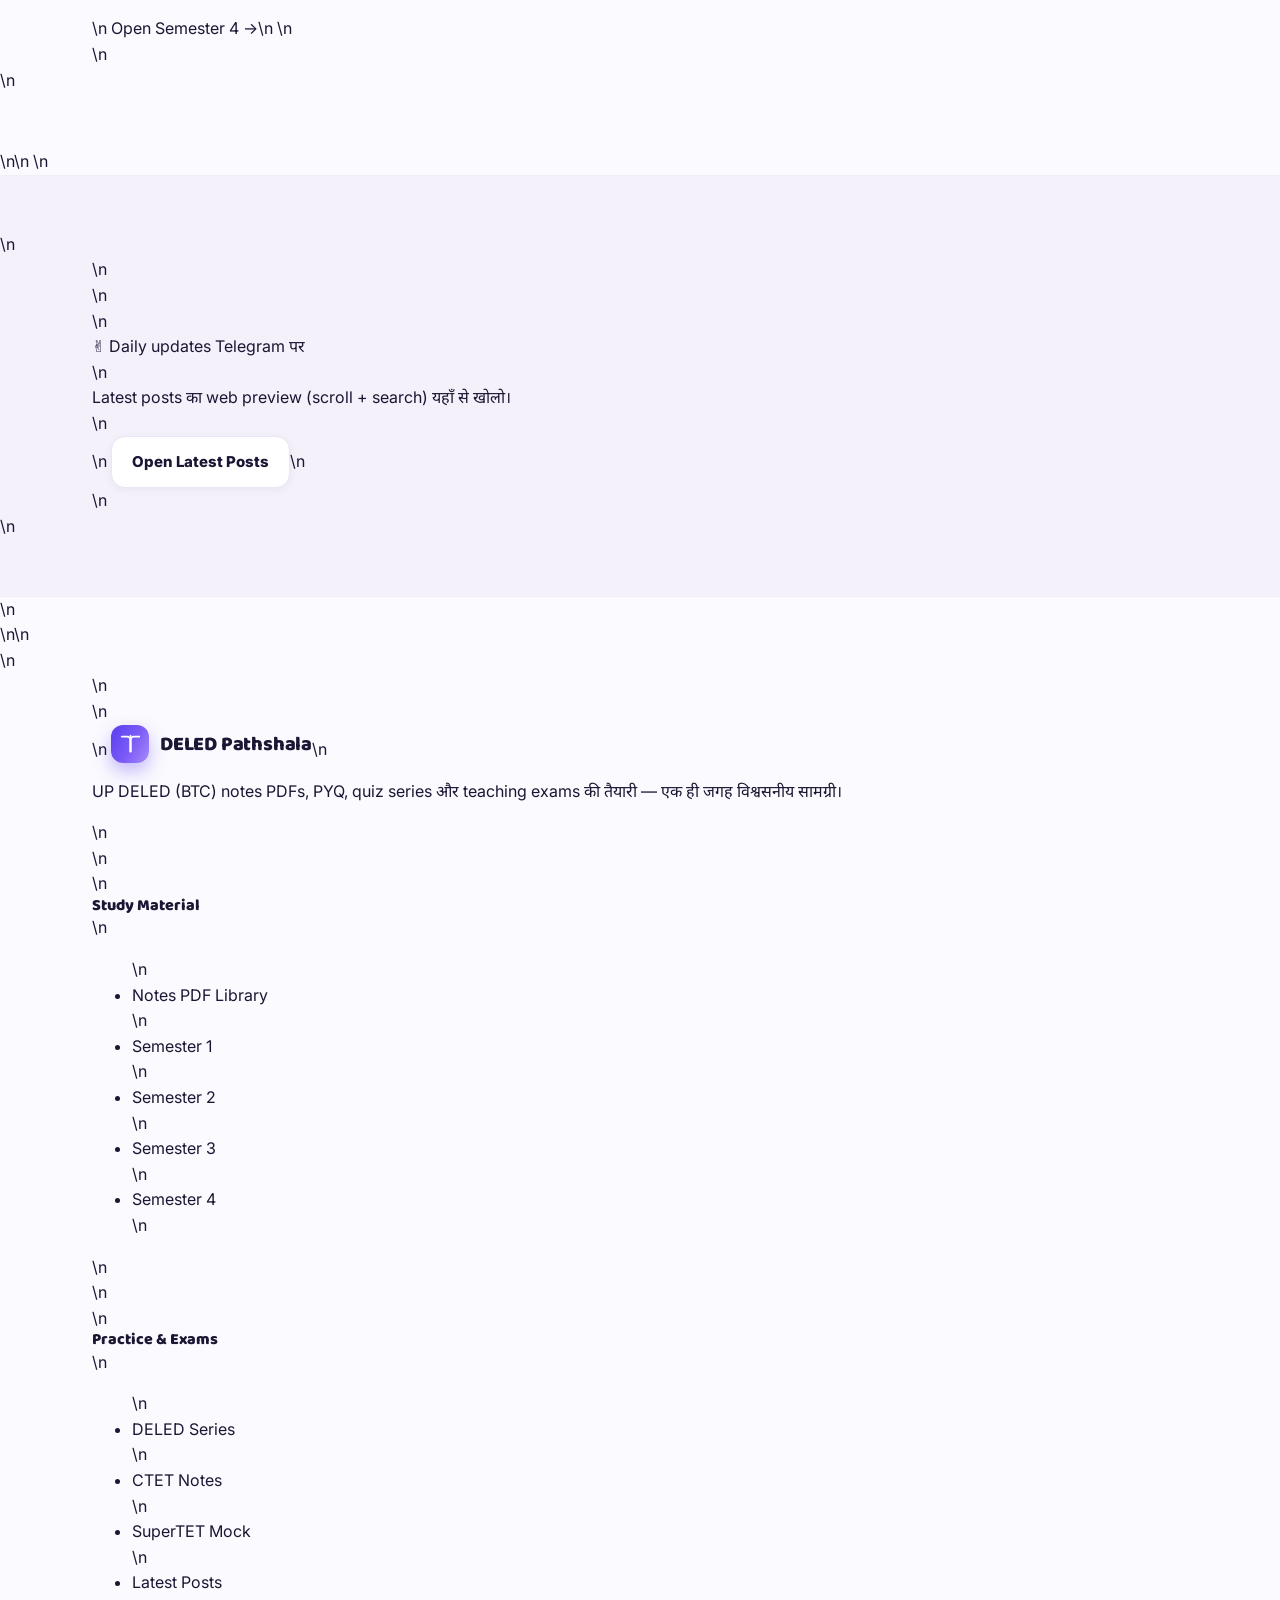
==== commit 25e21f8b: "Redesign website with premium theme + searchable PDF library Co-authored-by: arena-agent <297053741+" ====
--- a/index.html
+++ b/index.html
@@ -1,28 +1,39 @@
-<!doctype html>
+<!DOCTYPE html>
 <html lang="hi">
 <head>
   <meta charset="utf-8" />
   <meta name="google-site-verification" content="MXvvlYQ-FYk9uETUycrbzpkZKsgdrvdEod7jLzCaCNI" />
   <meta name="viewport" content="width=device-width, initial-scale=1" />
-  <meta name="theme-color" content="#ffffff" />
+  <meta name="theme-color" content="#5a3df0" />
 
   <title>DELED Pathshala — DELED/BTC Notes PDF, PYQ, Quiz Series (UP D.El.Ed BTC)</title>
   <meta name="description" content="DELED Pathshala: UP D.El.Ed (BTC) Semester 1–4 Notes PDFs, PYQ, Quiz/Series & Mock Tests. UPTET/CTET/SuperTET preparation. Join Telegram channel, discussion group and YouTube classes." />
   <link rel="canonical" href="https://deledpathshala.github.io/" />
 
   <!-- Open Graph -->
-  <meta property="og:title" content="DELED Pathshala — Notes PDFs, PYQ, Quiz/Series (Telegram)" />
-  <meta property="og:description" content="UP DELED (BTC) Semester 1–4 material + teaching exams prep. Join Telegram + YouTube." />
+  <meta property="og:title" content="DELED Pathshala — Notes PDFs, PYQ/Quiz/Series (Telegram)" />
+  <meta property="og:description" content="UP DELED (BTC) Semester 1-4 material + teaching exams prep. Join Telegram + YouTube." />
   <meta property="og:type" content="website" />
+  <meta property="og:url" content="https://deledpathshala.github.io/" />
+  <meta property="og:site_name" content="DELED Pathshala" />
+  <meta name="twitter:card" content="summary_large_image" />
+
+  <link rel="preconnect" href="https://fonts.googleapis.com" />
+  <link rel="preconnect" href="https://fonts.gstatic.com" crossorigin />
+  <link href="https://fonts.googleapis.com/css2?family=Baloo+2:wght@600;700;800&family=Inter:wght@400;600;700;800;900&family=Noto+Sans+Devanagari:wght@400;500;600;700&display=swap" rel="stylesheet" />
 
   <link rel="stylesheet" href="./style.css" />
+  <link rel="apple-touch-icon" sizes="180x180" href="/apple-touch-icon.png">
+  <link rel="icon" type="image/png" sizes="32x32" href="/favicon-32x32.png">
+  <link rel="icon" type="image/png" sizes="16x16" href="/favicon-16x16.png">
+  <link rel="manifest" href="/site.webmanifest">
 
-  <!-- Minimal structured data (invisible to users) -->
   <script type="application/ld+json">
   {
     "@context":"https://schema.org",
     "@type":"EducationalOrganization",
     "name":"DELED Pathshala",
+    "description":"UP D.El.Ed (BTC) Semester 1-4 Notes PDFs, PYQ, Quiz Series and teaching exam preparation material.",
     "sameAs":[
       "https://t.me/Deled_Pathshala",
       "https://t.me/deled_pathshala_discussion",
@@ -33,266 +44,38 @@
 </head>
 
 <body>
+  <div class="bg-decor" aria-hidden="true">
+    <div class="blob blob--1"></div>
+    <div class="blob blob--2"></div>
+    <div class="blob blob--3"></div>
+  </div>
+
   <header class="topbar">
     <div class="wrap topbar__inner">
-      <a class="brand" href="./">DELED Pathshala</a>
+      <a class="brand" href="./">
+        <span class="brand__mark" aria-hidden="true">
+          <svg viewBox="0 0 24 24" fill="none" stroke="currentColor" stroke-width="2" stroke-linecap="round" stroke-linejoin="round"><path d="M2 4h6a4 4 0 0 1 4 4v13"/><path d="M22 4h-6a4 4 0 0 0-4 4v13"/><path d="M12 3v18"/></svg>
+        </span>
+        DELED Pathshala
+      </a>
 
       <nav class="nav">
-        <a href="#what">Kya milega</a>
-        <a href="./deled-notes.html">PDF Library</a>
-        <a href="#preview">Preview</a>
-        <a href="#semester">Semester</a>
-        <a href="#latest">Latest</a>
+        <a href="./">Home</a>
+        <a href="./deled-notes-pdf.html">Notes PDF</a>
+        <a href="./deled-series.html">Series</a>
+        <a href="./ctet-notes.html">CTET</a>
+        <a href="./supertet-mock.html">SuperTET</a>
       </nav>
 
       <button class="menuBtn" id="menuBtn" aria-expanded="false" aria-controls="mobileMenu">
-        Menu
-      </button>
+        <svg width="18" height="18" viewBox="0 0 24 24" fill="none" stroke="currentColor" stroke-width="2" stroke-linecap="round"><path d="M4 6h16M4 12h16M4 18h16"/></svg>
+        Menu      </button>
 
       <div class="topbar__cta">
-        <a class="btn btn--mini btn--soft" href="https://www.youtube.com/@Deled_Pathshala" target="_blank" rel="noopener">YouTube</a>
-        <a class="btn btn--mini btn--primary" href="https://t.me/Deled_Pathshala" target="_blank" rel="noopener">Join</a>
+        <a class="btn btn--mini btn--ghost" href="https://www.youtube.com/@Deled_Pathshala" target="_blank" rel="noopener">YouTube</a>
+        <a class="btn btn--mini btn--accent" href="https://t.me/Deled_Pathshala" target="_blank" rel="noopener">Join</a>
       </div>
     </div>
   </header>
 
-  <div class="mobileMenu" id="mobileMenu" hidden>
-    <div class="mobileMenu__inner wrap">
-      <a href="#what">Kya milega</a>
-      <a href="./deled-notes.html">PDF Library</a>
-      <a href="#preview">Preview</a>
-      <a href="#semester">Semester</a>
-      <a href="#latest">Latest</a>
-      <div class="mobileMenu__hr"></div>
-      <a href="./supertet-mock.html">Daily SuperTET Quiz</a>
-      <a href="https://t.me/Deled_Pathshala" target="_blank" rel="noopener">Join Telegram</a>
-      <a href="https://t.me/deled_pathshala_discussion" target="_blank" rel="noopener">Join Doubts / Quiz Group</a>
-      <a href="https://www.youtube.com/@Deled_Pathshala" target="_blank" rel="noopener">YouTube</a>
-    </div>
-  </div>
-
-  <main>
-    <!-- HERO -->
-    <section class="hero">
-      <div class="wrap hero__grid">
-        <div class="hero__left">
-          <div class="badge">UP D.El.Ed (BTC) • Notes PDFs • PYQ • Quiz/Series</div>
-          <h1>DELED Pathshala</h1>
-
-          <p class="lead">
-            <b>DELED / BTC (डी.एल.एड)</b> students ke liye semester-wise <b>notes PDF</b>, <b>PYQ</b>,
-            <b>quiz series</b> aur <b>mock tests</b>.
-            Saath hi <b>UPTET / CTET / SuperTET</b> preparation ke liye study material.
-          </p>
-
-          <div class="ctaRow">
-            <a class="btn btn--primary" href="https://t.me/Deled_Pathshala" target="_blank" rel="noopener">Join Telegram Channel</a>
-            <a class="btn btn--soft" href="./deled-notes.html">Open PDF Library</a>
-            <a class="btn btn--soft" href="./supertet-mock.html">Daily SuperTET Quiz</a>
-            <a class="btn btn--soft" href="https://t.me/s/Deled_Pathshala" target="_blank" rel="noopener">Latest Posts</a>
-          </div>
-
-          <div class="copyRow">
-            <button class="copyChip" data-copy="@deled_pathshala">Copy @deled_pathshala</button>
-            <button class="copyChip" data-copy="@deled_pathshala_discussion">Copy @deled_pathshala_discussion</button>
-          </div>
-
-          <p class="note">
-            Quick: Telegram app me channel open karke search me <b>sem1 pdf</b>, <b>pyq</b>, <b>quiz</b>,
-            <b>ctet notes</b> type karke content jaldi mil jaata hai.
-          </p>
-        </div>
-
-        <div class="hero__right">
-          <div class="panel">
-            <div class="panel__top">
-              <div class="panel__title">Quick Links</div>
-              <div class="panel__sub">One tap access</div>
-            </div>
-
-            <a class="linkCard" href="./deled-notes.html">
-              <div class="linkCard__left">
-                <div class="linkCard__h">PDF Notes Library</div>
-                <div class="linkCard__p">Semester 1–4 • Notes • PYQ • Download</div>
-              </div>
-              <div class="linkCard__arrow">→</div>
-            </a>
-
-            <a class="linkCard" href="./supertet-mock.html">
-              <div class="linkCard__left">
-                <div class="linkCard__h">Daily SuperTET Practice Quiz</div>
-                <div class="linkCard__p">Daily practice set + 24×7 group participation</div>
-              </div>
-              <div class="linkCard__arrow">→</div>
-            </a>
-
-            <a class="linkCard" href="https://t.me/Deled_Pathshala" target="_blank" rel="noopener">
-              <div class="linkCard__left">
-                <div class="linkCard__h">Telegram Channel</div>
-                <div class="linkCard__p">Updates • New PDFs • Series</div>
-              </div>
-              <div class="linkCard__arrow">→</div>
-            </a>
-
-            <a class="linkCard" href="https://t.me/deled_pathshala_discussion" target="_blank" rel="noopener">
-              <div class="linkCard__left">
-                <div class="linkCard__h">Doubts / Quiz Group</div>
-                <div class="linkCard__p">Doubts + 24×7 quiz participation</div>
-              </div>
-              <div class="linkCard__arrow">→</div>
-            </a>
-
-            <a class="linkCard" href="https://www.youtube.com/@Deled_Pathshala" target="_blank" rel="noopener">
-              <div class="linkCard__left">
-                <div class="linkCard__h">YouTube Classes</div>
-                <div class="linkCard__p">Video lectures & guidance</div>
-              </div>
-              <div class="linkCard__arrow">→</div>
-            </a>
-          </div>
-        </div>
-      </div>
-    </section>
-
-    <!-- WHAT YOU GET -->
-    <section id="what" class="section">
-      <div class="wrap">
-        <h2 class="h2">Kya milega</h2>
-        <p class="subLead">Clean, organised, aur exam-focused material.</p>
-
-        <div class="grid4">
-          <article class="card">
-            <h3>Notes PDFs</h3>
-            <p>Semester 1–4 notes, short notes, revision sheets & important topics.</p>
-          </article>
-          <article class="card">
-            <h3>PYQ + Important Qs</h3>
-            <p>Previous year questions, important questions aur practice sets.</p>
-          </article>
-          <article class="card">
-            <h3>Quiz / Series / Mock</h3>
-            <p>MCQ quizzes, revision series aur mock tests for speed + accuracy.</p>
-          </article>
-          <article class="card">
-            <h3>Teaching Exams</h3>
-            <p>UPTET, CTET, SuperTET ke liye notes, pedagogy aur practice.</p>
-          </article>
-        </div>
-
-        <div class="centerRow" style="margin-top:16px">
-          <a class="btn btn--primary" href="./deled-notes.html">Open PDF Library</a>
-          <a class="btn btn--soft" href="./supertet-mock.html">Daily SuperTET Quiz</a>
-        </div>
-      </div>
-    </section>
-
-    <!-- PREVIEW -->
-    <section id="preview" class="section">
-      <div class="wrap">
-        <h2 class="h2">Notes Preview (Quality Samples)</h2>
-        <p class="subLead">Kuch real screenshots — full notes & daily updates Telegram channel par.</p>
-
-        <div class="gallery">
-          <a href="./assets/notes/%20%20%281%29.webp"  target="_blank" rel="noopener"><img src="./assets/notes/%20%20%281%29.webp"  alt="DELED notes sample 1"  loading="lazy"></a>
-          <a href="./assets/notes/%20%20%282%29.webp"  target="_blank" rel="noopener"><img src="./assets/notes/%20%20%282%29.webp"  alt="DELED notes sample 2"  loading="lazy"></a>
-          <a href="./assets/notes/%20%20%283%29.webp"  target="_blank" rel="noopener"><img src="./assets/notes/%20%20%283%29.webp"  alt="DELED notes sample 3"  loading="lazy"></a>
-          <a href="./assets/notes/%20%20%284%29.webp"  target="_blank" rel="noopener"><img src="./assets/notes/%20%20%284%29.webp"  alt="DELED notes sample 4"  loading="lazy"></a>
-
-          <a href="./assets/notes/%20%20%285%29.webp"  target="_blank" rel="noopener"><img src="./assets/notes/%20%20%285%29.webp"  alt="DELED notes sample 5"  loading="lazy"></a>
-          <a href="./assets/notes/%20%20%286%29.webp"  target="_blank" rel="noopener"><img src="./assets/notes/%20%20%286%29.webp"  alt="DELED notes sample 6"  loading="lazy"></a>
-          <a href="./assets/notes/%20%20%287%29.webp"  target="_blank" rel="noopener"><img src="./assets/notes/%20%20%287%29.webp"  alt="DELED notes sample 7"  loading="lazy"></a>
-          <a href="./assets/notes/%20%20%288%29.webp"  target="_blank" rel="noopener"><img src="./assets/notes/%20%20%288%29.webp"  alt="DELED notes sample 8"  loading="lazy"></a>
-
-          <a href="./assets/notes/%20%20%289%29.webp"  target="_blank" rel="noopener"><img src="./assets/notes/%20%20%289%29.webp"  alt="DELED notes sample 9"  loading="lazy"></a>
-          <a href="./assets/notes/%20%20%2810%29.webp" target="_blank" rel="noopener"><img src="./assets/notes/%20%20%2810%29.webp" alt="DELED notes sample 10" loading="lazy"></a>
-          <a href="./assets/notes/%20%20%2811%29.webp" target="_blank" rel="noopener"><img src="./assets/notes/%20%20%2811%29.webp" alt="DELED notes sample 11" loading="lazy"></a>
-          <a href="./assets/notes/%20%20%2812%29.webp" target="_blank" rel="noopener"><img src="./assets/notes/%20%20%2812%29.webp" alt="DELED notes sample 12" loading="lazy"></a>
-
-          <a href="./assets/notes/%20%20%2813%29.webp" target="_blank" rel="noopener"><img src="./assets/notes/%20%20%2813%29.webp" alt="DELED notes sample 13" loading="lazy"></a>
-          <a href="./assets/notes/%20%20%2814%29.webp" target="_blank" rel="noopener"><img src="./assets/notes/%20%20%2814%29.webp" alt="DELED notes sample 14" loading="lazy"></a>
-          <a href="./assets/notes/%20%20%2815%29.webp" target="_blank" rel="noopener"><img src="./assets/notes/%20%20%2815%29.webp" alt="DELED notes sample 15" loading="lazy"></a>
-          <a href="./assets/notes/%20%20%2816%29.webp" target="_blank" rel="noopener"><img src="./assets/notes/%20%20%2816%29.webp" alt="DELED notes sample 16" loading="lazy"></a>
-
-          <a href="./assets/notes/%20%20%2817%29.webp" target="_blank" rel="noopener"><img src="./assets/notes/%20%20%2817%29.webp" alt="DELED notes sample 17" loading="lazy"></a>
-        </div>
-
-        <div class="centerRow" style="margin-top:16px">
-          <a class="btn btn--primary" href="./deled-notes.html">Open PDF Library</a>
-          <a class="btn btn--soft" href="https://t.me/s/Deled_Pathshala" target="_blank" rel="noopener">Browse Latest Posts</a>
-        </div>
-      </div>
-    </section>
-
-    <!-- SEMESTERS -->
-    <section id="semester" class="section section--soft">
-      <div class="wrap">
-        <h2 class="h2">Semester-wise</h2>
-        <p class="subLead">Apne semester ka page open karo aur semester-wise PDFs dekho.</p>
-
-        <div class="grid2">
-          <a class="pageCard" href="./semester-1.html">
-            <div class="pageCard__kicker">Semester 1</div>
-            <div class="pageCard__title">Notes PDF • PYQ • Quiz</div>
-          </a>
-
-          <a class="pageCard" href="./semester-2.html">
-            <div class="pageCard__kicker">Semester 2</div>
-            <div class="pageCard__title">Notes PDF • Notes+PYQ</div>
-          </a>
-
-          <a class="pageCard" href="./semester-3.html">
-            <div class="pageCard__kicker">Semester 3</div>
-            <div class="pageCard__title">Notes PDF • Assessment • Inclusive</div>
-          </a>
-
-          <a class="pageCard" href="./semester-4.html">
-            <div class="pageCard__kicker">Semester 4</div>
-            <div class="pageCard__title">Revision • Important Qs • Prep</div>
-          </a>
-        </div>
-
-        <div class="centerRow">
-          <a class="btn btn--primary" href="./deled-notes.html">Open PDF Library</a>
-          <a class="btn btn--soft" href="./supertet-mock.html">Daily SuperTET Quiz</a>
-        </div>
-      </div>
-    </section>
-
-    <!-- LATEST -->
-    <section id="latest" class="section">
-      <div class="wrap">
-        <h2 class="h2">Latest updates</h2>
-        <p class="subLead">Daily updates Telegram par aati hain. Latest posts yahan se open karo.</p>
-
-        <div class="latestBox">
-          <div class="latestBox__left">
-            <div class="latestBox__title">Open latest posts</div>
-            <div class="latestBox__sub">Telegram web preview (scroll + search)</div>
-          </div>
-          <a class="btn btn--primary" href="https://t.me/s/Deled_Pathshala" target="_blank" rel="noopener">Open</a>
-        </div>
-      </div>
-    </section>
-
-    <footer class="footer">
-      <div class="wrap footer__inner">
-        <div>
-          <div class="brand brand--foot">DELED Pathshala</div>
-          <div class="footText">UP DELED (BTC) notes PDFs, PYQ, quiz series & teaching exams preparation.</div>
-        </div>
-        <div class="footLinks">
-          <a href="/deled-notes.html">DELED Notes PDF</a>
-          <a href="/deled-series.html">DELED Series</a>
-          <a href="/ctet-notes.html">CTET Notes</a>
-          <a href="/supertet-mock.html">SuperTET Mock</a>
-          <a href="https://t.me/Deled_Pathshala" target="_blank" rel="noopener">Telegram</a>
-          <a href="https://t.me/deled_pathshala_discussion" target="_blank" rel="noopener">Group</a>
-          <a href="https://www.youtube.com/@Deled_Pathshala" target="_blank" rel="noopener">YouTube</a>
-        </div>
-      </div>
-    </footer>
-  </main>
-
-  <script src="./app.js"></script>
-</body>
-</html>
+  <div class="mobileMenu" id="mobileMenu" hidden>\n    <div class="mobileMenu__inner wrap">\n      <a href="./">🏠 Home</a>\n      <a href="./deled-notes-pdf.html">📚 Notes PDF Library</a>\n      <a href="./deled-series.html">🎯 DELED Series</a>\n      <a href="./ctet-notes.html">📝 CTET Notes</a>\n      <a href="./supertet-mock.html">✍ SuperTET Mock</a>\n      <div class="mobileMenu__hr"></div>\n      <a href="https://t.me/Deled_Pathshala" target="_blank" rel="noopener">✈ Join Telegram Channel</a>\n      <a href="https://t.me/deled_pathshala_discussion" target="_blank" rel="noopener">👋 Doubts / Quiz Group</a>\n      <a href="https://www.youtube.com/@Deled_Pathshala" target="_blank" rel="noopener">▶ YouTube Classes</a>\n    </div>\n  </div>\n\n  <main>\n    <!-- HERO -->\n    <section class="hero">\n      <div class="wrap hero__grid">\n        <div class="hero__left" data-reveal>\n          <span class="badge"><span class="badge__dot"></span> UP D.El.Ed (BTC) • Notes • PYQ • Quiz/Series</span>\n\n          <h1>डी.एल.एड पढ़ाई,<br><span class="grad-text">पूरा सहायक सामग्री</span></h1>\n\n          <p class="lead">\n            <b>DELED / BTC (डी.एल.एड)</b> students ke liye semester-wise <b>notes PDF</b>,\n            <b>PYQ</b>, <b>quiz series</b> aur <b>mock tests</b> —\n            saath hi <b>UPTET / CTET / SuperTET</b> preparation ke liye study material.\n          </p>\n\n          <div class="ctaRow">\n            <a class="btn btn--accent btn--lg" href="https://t.me/Deled_Pathshala" target="_blank" rel="noopener">Join Telegram Channel</a>\n            <a class="btn btn--primary btn--lg" href="./deled-notes-pdf.html">Open PDF Library</a>\n          </div>\n          <div class="ctaRow">\n            <a class="btn btn--soft" href="./supertet-mock.html">Daily SuperTET Quiz</a>\n            <a class="btn btn--soft" href="https://t.me/s/Deled_Pathshala" target="_blank" rel="noopener">Latest Posts</a>\n          </div>\n\n          <div class="copyRow">\n            <button class="copyChip" data-copy="@deled_pathshala">📋 Copy @deled_pathshala</button>\n            <button class="copyChip" data-copy="@deled_pathshala_discussion">📋 Copy @deled_pathshala_discussion</button>\n          </div>\n\n          <p class="note">\n            💡 Quick tip: Telegram channel me 🔍 search karke <b>sem1 pdf</b>, <b>pyq</b>, <b>quiz</b>,\n            <b>ctet notes</b> type karo — content ek jagah milega.\n          </p>\n        </div>\n\n        <div class="hero__right" data-reveal>\n          <div class="heroVisual">\n            <div class="heroCard">\n              <div class="heroCard__head">\n                <span class="mini-icon">\n                  <svg viewBox="0 0 24 24" fill="none" stroke="currentColor" stroke-width="2" stroke-linecap="round" stroke-linejoin="round"><path d="M14 2H6a2 2 0 0 0-2 2v16a2 2 0 0 0 2 2h12a2 2 0 0 0 2-2V8z"/><path d="M14 2v6h6"/><path d="M9 15h6M9 11h2"/></svg>\n                </span>\n                <div>\n                  <div class="heroCard__title">PDF Notes Library</div>\n                  <div class="heroCard__sub">Semester 1–4 • Notes • PYQ • Download</div>\n                </div>\n              </div>\n\n              <div class="heroRow">\n                <div class="heroRow__l">\n                  <span class="heroRow__ico">📦</span>\n                  <div>\n                    <div class="heroRow__h">बाल विकास एवं शिक्षण (Sem 1)</div>\n                    <div class="heroRow__p">Complete Notes • 36.5 MB</div>\n                  </div>\n                </div>\n                <span class="heroRow__tag">PDF</span>\n              </div>\n\n              <div class="heroRow">\n                <div class="heroRow__l">\n                  <span class="heroRow__ico">📗</span>\n                  <div>\n                    <div class="heroRow__h">समकालीन भारतीय समाज-1 (Sem 1)</div>\n                    <div class="heroRow__p">Complete Notes • 29.5 MB</div>\n                  </div>\n                </div>\n                <span class="heroRow__tag">Notes</span>\n              </div>\n\n              <div class="heroRow">\n                <div class="heroRow__l">\n                  <span class="heroRow__ico">📙</span>\n                  <div>\n                    <div class="heroRow__h">शिक्षा दर्शन हस्तलेखन (Sem 3)</div>\n                    <div class="heroRow__p">Handwritten Printout</div>\n                  </div>\n                </div>\n                <span class="heroRow__tag">PYQ</span>\n              </div>\n            </div>\n\n            <div class="heroFloat heroFloat--tl">\n              <span class="heroFloat__ico" style="background:var(--green-soft)">✓</span>\n              <span>24×7 Quiz Group<span class="heroFloat__sub">Daily practice + doubts</span></span>\n            </div>\n            <div class="heroFloat heroFloat--br">\n              <span class="heroFloat__ico" style="background:var(--brand-soft)">📚</span>\n              <span>40+ Notes PDFs<span class="heroFloat__sub">Semester-wise organised</span></span>\n            </div>\n          </div>\n        </div>\n      </div>\n\n      <!-- STATS -->\n      <div class="wrap" data-reveal>\n        <div class="stats">\n          <div class="stat"><div class="stat__num">40<small>+</small></div><div class="stat__label">Notes PDFs</div></div>\n          <div class="stat"><div class="stat__num">4</div><div class="stat__label">Semesters Covered</div></div>\n          <div class="stat"><div class="stat__num">3<small>+</small></div><div class="stat__label">Teaching Exams</div></div>\n          <div class="stat"><div class="stat__num">24×7</div><div class="stat__label">Quiz & Doubt Support</div></div>\n        </div>\n      </div>\n    </section>\n\n    <!-- WHAT YOU GET -->\n    <section id="what" class="section">\n      <div class="wrap">\n        <div class="section__head" data-reveal>\n          <span class="kicker">✦ Kya milega</span>\n          <h2 class="h2">Clean, organised aur exam-focused material</h2>\n          <p class="subLead">सभी semester-wise sorted — क्लिक करो, PDF खुलेगा, download करो। वही पढ़ो जो exam में आता है।</p>\n        </div>\n\n        <div class="featureGrid">\n          <article class="feature" data-reveal>\n            <div class="feature__icon ico--indigo">📚</div>\n            <h3>Notes PDFs</h3>\n            <p>Semester 1–4 के complete notes, short notes, revision sheets और important topics.</p>\n          </article>\n          <article class="feature" data-reveal>\n            <div class="feature__icon ico--orange">📙</div>\n            <h3>PYQ + Important Qs</h3>\n            <p>Previous year questions, important questions और practice sets — exam pattern के हिसाब से।</p>\n          </article>\n          <article class="feature" data-reveal>\n            <div class="feature__icon ico--teal">🎯</div>\n            <h3>Quiz / Series / Mock</h3>\n            <p>MCQ quizzes, revision series और mock tests — speed और accuracy dono improve होंगे।</p>\n          </article>\n          <article class="feature" data-reveal>\n            <div class="feature__icon ico--green">✅</div>\n            <h3>Teaching Exams</h3>\n            <p>UPTET, CTET, SuperTET के notes, pedagogy और practice material।</p>\n          </article>\n        </div>\n\n        <div class="ctaRow" data-reveal>\n          <a class="btn btn--primary" href="./deled-notes-pdf.html">Open PDF Library</a>\n          <a class="btn btn--soft" href="./supertet-mock.html">Daily SuperTET Quiz</a>\n        </div>\n      </div>\n    </section>\n\n    <!-- PREVIEW -->\n    <section id="preview" class="section section--soft">\n      <div class="wrap">\n        <div class="section__head" data-reveal>\n          <span class="kicker">✦ Quality Samples</span>\n          <h2 class="h2">Notes Preview</h2>\n          <p class="subLead">कुछ real screenshots — full notes और daily updates Telegram channel पर मिलते हैं।</p>\n        </div>\n\n        <div class="gallery" data-reveal>\n          <a href="./assets/notes/%20%20%281%29.webp" target="_blank" rel="noopener"><img src="./assets/notes/%20%20%281%29.webp" alt="DELED notes sample 1" loading="lazy"><span class="gallery__cap">Sample 1 <span>→</span></span></a>\n          <a href="./assets/notes/%20%20%282%29.webp" target="_blank" rel="noopener"><img src="./assets/notes/%20%20%282%29.webp" alt="DELED notes sample 2" loading="lazy"><span class="gallery__cap">Sample 2 <span>→</span></span></a>\n          <a href="./assets/notes/%20%20%283%29.webp" target="_blank" rel="noopener"><img src="./assets/notes/%20%20%283%29.webp" alt="DELED notes sample 3" loading="lazy"><span class="gallery__cap">Sample 3 <span>→</span></span></a>\n          <a href="./assets/notes/%20%20%284%29.webp" target="_blank" rel="noopener"><img src="./assets/notes/%20%20%284%29.webp" alt="DELED notes sample 4" loading="lazy"><span class="gallery__cap">Sample 4 <span>→</span></span></a>\n          <a href="./assets/notes/%20%20%285%29.webp" target="_blank" rel="noopener"><img src="./assets/notes/%20%20%285%29.webp" alt="DELED notes sample 5" loading="lazy"><span class="gallery__cap">Sample 5 <span>→</span></span></a>\n          <a href="./assets/notes/%20%20%286%29.webp" target="_blank" rel="noopener"><img src="./assets/notes/%20%20%286%29.webp" alt="DELED notes sample 6" loading="lazy"><span class="gallery__cap">Sample 6 <span>→</span></span></a>\n          <a href="./assets/notes/%20%20%287%29.webp" target="_blank" rel="noopener"><img src="./assets/notes/%20%20%287%29.webp" alt="DELED notes sample 7" loading="lazy"><span class="gallery__cap">Sample 7 <span>→</span></span></a>\n          <a href="./assets/notes/%20%20%288%29.webp" target="_blank" rel="noopener"><img src="./assets/notes/%20%20%288%29.webp" alt="DELED notes sample 8" loading="lazy"><span class="gallery__cap">Sample 8 <span>→</span></span></a>\n        </div>\n\n        <div class="ctaRow" data-reveal>\n          <a class="btn btn--primary" href="./deled-notes-pdf.html">Open PDF Library</a>\n          <a class="btn btn--soft" href="https://t.me/s/Deled_Pathshala" target="_blank" rel="noopener">Browse Latest Posts</a>\n        </div>\n      </div>\n    </section>\n\n    <!-- SEMESTERS -->\n    <section id="semester" class="section">\n      <div class="wrap">\n        <div class="section__head" data-reveal>\n          <span class="kicker">✦ Semester-wise</span>\n          <h2 class="h2">हर सेमेस्टर के PDFs एवं Practice</h2>\n          <p class="subLead">हर सेमेस्टर का पेज खोलो — complete PDF list एक click में।</p>\n        </div>\n\n        <div class="pageGrid">\n          <a class="pageCard" href="./semester-1.html" data-reveal>\n            <div class="pageCard__kicker">Semester 1</div>\n            <div class="pageCard__title">Notes PDF • PYQ • Quiz</div>\n            <p class="pageCard__desc">बाल विकास, समकालीन-भारतीय-समाज-1, शिक्षा-प्रक्रिया, SST, गणित एवं निर्माण ज्ञान…</p>\n            <span class="pageCard__go">Open Semester 1 →</span>\n          </a>\n          <a class="pageCard" href="./semester-2.html" data-reveal>\n            <div class="pageCard__kicker">Semester 2</div>\n            <div class="pageCard__title">Notes PDF • Notes+PYQ</div>\n            <p class="pageCard__desc">English, समकालीन भारतीय समाज-2 बुनियादी समझ, गणित शिक्षण, सामाजिक विज्ञान…</p>\n            <span class="pageCard__go">Open Semester 2 →</span>\n          </a>\n          <a class="pageCard" href="./semester-3.html" data-reveal>\n            <div class="pageCard__kicker">Semester 3</div>\n            <div class="pageCard__title">Notes PDF • Assessment</div>\n            <p class="pageCard__desc">आजीवन शिक्षा-दर्शन, सीखने-सिखाने की प्रक्रिया (Assessment), विषयवार नोट्स…</p>\n            <span class="pageCard__go">Open Semester 3 →</span>\n          </a>\n          <a class="pageCard" href="./semester-4.html" data-reveal>\n            <div class="pageCard__kicker">Semester 4</div>\n            <div class="pageCard__title">Revision • Important Qs</div>\n            <p class="pageCard__desc">कम समय में complete revision notes, सभी विषयों के महत्वपूर्ण प्रश्न और भाषा नोट्स…</p>\n            <span class="pageCard__go">Open Semester 4 →</span>\n          </a>\n        </div>\n      </div>\n    </section>\n\n    <!-- LATEST -->\n    <section id="latest" class="section section--soft">\n      <div class="wrap">\n        <div class="latestBox" data-reveal>\n          <div>\n            <div class="latestBox__title">✌ Daily updates Telegram पर</div>\n            <div class="latestBox__sub">Latest posts का web preview (scroll + search) यहाँ से खोलो।</div>\n          </div>\n          <a class="btn btn--ghost" href="https://t.me/s/Deled_Pathshala" target="_blank" rel="noopener">Open Latest Posts</a>\n        </div>\n      </div>\n    </section>\n  </main>\n\n  <footer class="footer">\n    <div class="wrap">\n      <div class="footer__top">\n        <div>\n          <a class="brand" href="./"><span class="brand__mark" aria-hidden="true"><svg viewBox="0 0 24 24" fill="none" stroke="currentColor" stroke-width="2" stroke-linecap="round" stroke-linejoin="round"><path d="M2 4h6a4 4 0 0 1 4 4v13"/><path d="M22 4h-6a4 4 0 0 0-4 4v13"/><path d="M12 3v18"/></svg></span> DELED Pathshala</a>\n          <p class="footer__desc">UP DELED (BTC) notes PDFs, PYQ, quiz series और teaching exams की तैयारी — एक ही जगह विश्वसनीय सामग्री।</p>\n        </div>\n        <div>\n          <h4>Study Material</h4>\n          <ul>\n            <li><a href="./deled-notes-pdf.html">Notes PDF Library</a></li>\n            <li><a href="./semester-1.html">Semester 1</a></li>\n            <li><a href="./semester-2.html">Semester 2</a></li>\n            <li><a href="./semester-3.html">Semester 3</a></li>\n            <li><a href="./semester-4.html">Semester 4</a></li>\n          </ul>\n        </div>\n        <div>\n          <h4>Practice & Exams</h4>\n          <ul>\n            <li><a href="./deled-series.html">DELED Series</a></li>\n            <li><a href="./ctet-notes.html">CTET Notes</a></li>\n            <li><a href="./supertet-mock.html">SuperTET Mock</a></li>\n            <li><a href="https://t.me/s/Deled_Pathshala" target="_blank" rel="noopener">Latest Posts</a></li>\n          </ul>\n        </div>\n        <div>\n          <h4>Connect</h4>\n          <div class="footer__social">\n            <a href="https://t.me/Deled_Pathshala" target="_blank" rel="noopener">✈ Telegram</a>\n            <a href="https://t.me/deled_pathshala_discussion" target="_blank" rel="noopener">👋 Group</a>\n            <a href="https://www.youtube.com/@Deled_Pathshala" target="_blank" rel="noopener">▶ YouTube</a>\n          </div>\n        </div>\n      </div>\n      <div class="footer__bottom">\n        <span>© <span id="year">2026</span> DELED Pathshala — UP D.El.Ed (BTC) Notes & Practice</span>\n        <span>Made with ❤️ for DELED/BTC students</span>\n      </div>\n    </div>\n  </footer>\n\n  <script src="./app.js"></script>\n</body>\n</html>\n
--- a/style.css
+++ b/style.css
@@ -1,491 +1,474 @@
+/* ============================================================
+   DELED PATHSHALA — Design System
+   Premium, warm & trustwothyededucation theme
+============================================================ */
+
 :root{
-  --bg: #ffffff;
-  --bg2:#f6f7fb;
+  /* Colors */
+  --ink:#1b1633;
+  --muted:#5f5b7a;
+  --muted2:#928db0;
+
+  --bg:#fbfafe;
+  --bg-soft:#f4f1fb;
   --card:#ffffff;
-  --text:#0f172a;         /* slate-900 */
-  --muted:#475569;        /* slate-600 */
-  --muted2:#64748b;       /* slate-500 */
-  --border:#e8ecf4;
-  --shadow: 0 18px 50px rgba(15,23,42,.08);
-
-  --primary:#2563eb;      /* blue-600 */
-  --primarySoft:#eaf2ff;
-  --success:#0f766e;
-
-  --radius:18px;
-}
-
+
+  --line:#e9e6f5;
+  --line-soft:#f1eef9;
+
+  --brand:#5a3df0;
+  --brand2:#7c5cf6;
+  --brand3:#a78bfa;
+  --brand-deep:#4329b8;
+  --brand-soft:#f0ebff;
+
+  --accent:#f97316;
+  --accent-soft:#fff3e6;
+  --accent-deep:#ea580c;
+
+  --teal:#0e9f9a;
+  --teal-soft:#e6f7f6;
+
+  --green:#16a34a;
+  --green-soft:#e9f9ef;
+
+  --rose:#e11d48;
+  --rose-soft:#fdeef3;
+
+  /* Gradients */
+  --grad:linear-gradient(120deg,#5a3df0 0%,#7c5cf6 55%,#a78bfa 100%);
+  --grad-cta:linear-gradient(120deg,#f97316 0%,#fb923c 100%);
+  --grad-soft:linear-gradient(180deg,#fbfafe 0%,#f4f1fb 100%);
+
+  /* Type */
+  --font-body:"Inter","Noto Sans Devanagari","Segoe UI",system-ui,-apple-system,"Roboto",sans-serif;
+  --font-display:"Baloo 2","Noto Sans Devanagari","Inter",system-ui,sans-serif;
+
+  /* Shape & shadow */
+  --r:18px;
+  --r-lg:26px;
+  --r-xl:34px;
+  --shadow-sm:0 2px 10px rgba(27,22,51,.05);
+  --shadow:0 14px 40px rgba(27,22,51,.08);
+  --shadow-lg:0 30px 80px rgba(67,41,184,.16);
+
+  --ring:0 0 0 4px rgba(90,61,240,.14);
+}
+
+/* ---------- Base ---------- */
 *{box-sizing:border-box}
-html{scroll-behavior:smooth}
+html{scroll-behavior:smooth;-webkit-text-size-adjust:100%}
 body{
   margin:0;
-  font-family: ui-sans-serif, system-ui, -apple-system, Segoe UI, Roboto, Arial, "Noto Sans Devanagari", "Noto Sans", sans-serif;
-  color:var(--text);
+  font-family:var(--font-body);
+  color:var(--ink);
+  background:var(--bg);
+  line-height:1.6;
+  -webkit-font-smoothing:antialiased;
+  overflow-x:hidden;
+}
+a{color:inherit;text-decoration:none}
+img{max-width:100%;height:auto;display:block}
+button{font-family:inherit;cursor:pointer}
+h1,h2,h3,h4{font-family:var(--font-display);line-height:1.15;margin:0;font-weight:800}
+
+::selection{background:var(--brand-soft);color:var(--brand-deep)}
+
+.wrap{max-width:1140px;margin:0 auto;padding:0 22px}
+
+/* ---------- Decorative background ---------- */
+.bg-decor{
+  position:fixed;inset:0;z-index:-2;pointer-events:none;
   background:
-    radial-gradient(1200px 700px at 10% -10%, rgba(37,99,235,.10), transparent 55%),
-    radial-gradient(900px 600px at 90% 0%, rgba(15,118,110,.10), transparent 55%),
-    linear-gradient(180deg, var(--bg), var(--bg2));
-}
-
-a{color:inherit; text-decoration:none}
-.wrap{max-width:1100px; margin:0 auto; padding:0 18px}
-
+    radial-gradient(900px 560px at 8% -8%, rgba(124,92,246,.14), transparent 60%),
+    radial-gradient(820px 520px at 96% 2%, rgba(14,159,154,.10), transparent 55%),
+    radial-gradient(700px 700px at 50% 120%, rgba(167,139,250,.10), transparent 60%),
+    var(--bg);
+}
+.blob{
+  position:absolute;border-radius:50%;filter:blur(70px);opacity:.55;z-index:-1;
+  animation:float 14s ease-in-out infinite;
+}
+.blob--1{width:340px;height:340px;top:-80px;left:-90px;background:radial-gradient(circle at 30% 30%,#a78bfa,transparent 70%)}
+.blob--2{width:300px;height:300px;top:10%;right:-80px;background:radial-gradient(circle at 60% 40%,#7dd3fc,transparent 70%);animation-delay:-5s}
+.blob--3{width:360px;height:360px;bottom:-120px;left:30%;background:radial-gradient(circle at 50% 50%,#fda4af,transparent 70%);animation-delay:-9s}
+@keyframes float{
+  0%,100%{transform:translateY(0) translateX(0)}
+  50%{transform:translateY(-26px) translateX(14px)}
+}
+
+/* ---------- Shared heading styles ---------- */
+.kicker{
+  display:inline-flex;align-items:center;gap:8px;
+  font-weight:800;font-size:13px;letter-spacing:.12em;text-transform:uppercase;
+  color:var(--brand);background:var(--brand-soft);
+  padding:7px 14px;border-radius:999px;
+}
+.h2{font-size:clamp(26px,4vw,38px);letter-spacing:-.5px}
+.lead{color:var(--muted);font-size:17px;line-height:1.75;margin:0;max-width:64ch}
+.subLead{color:var(--muted);line-height:1.7;margin:0}
+.grad-text{
+  background:var(--grad);-webkit-background-clip:text;background-clip:text;
+  color:transparent;
+}
+
+/* ---------- Buttons --------- */
+.btn{
+  display:inline-flex;align-items:center;justify-content:center;gap:9px;
+  padding:13px 20px;border-radius:14px;border:1px solid transparent;
+  font-weight:800;font-size:15px;font-family:var(--font-body);
+  transition:transform .15s ease, box-shadow .2s ease, background .2s ease, color .2s ease;
+  white-space:nowrap;
+}
+.btn svg{flex:0 0 auto}
+.btn:hover{transform:translateY(-2px)}
+.btn:active{transform:translateY(0)}
+.btn--primary{
+  background:var(--grad);color:#fff;
+  box-shadow:0 12px 28px rgba(90,61,240,.30);
+}
+.btn--primary:hover{box-shadow:0 16px 36px rgba(90,61,240,.40)}
+.btn--accent{
+  background:var(--grad-cta);color:#fff;
+  box-shadow:0 12px 28px rgba(249,115,22,.30);
+}
+.btn--accent:hover{box-shadow:0 16px 36px rgba(249,115,22,.42)}
+.btn--soft{
+  background:var(--brand-soft);color:var(--brand-deep);border-color:rgba(90,61,240,.16);
+}
+.btn--soft:hover{background:#e6dcff}
+.btn--ghost{
+  background:#fff;color:var(--ink);border:1px solid var(--line);box-shadow:var(--shadow-sm);
+}
+.btn--ghost:hover{border-color:var(--brand3);color:var(--brand-deep)}
+.btn--mini{padding:9px 14px;border-radius:12px;font-size:14px;box-shadow:none}
+.btn--lg{padding:16px 26px;font-size:16px;border-radius:16px}
+
+/* ----------- Chips ---------- */
+.ctaRow{display:flex;gap:12px;flex-wrap:wrap;margin:18px 0 6px}
+.copyRow{display:flex;gap:10px;flex-wrap:wrap;margin-top:14px}
+.copyChip{
+  display:inline-flex;align-items:center;gap:8px;cursor:pointer;
+  border:1px solid var(--line);background:#fff;color:var(--muted);
+  font-weight:800;font-size:14px;padding:9px 14px;border-radius:999px;
+  transition:.15s ease;font-family:var(--font-body);
+}
+.copyChip:hover{background:var(--brand-soft);color:var(--brand-deep);border-color:var(--brand3);box-shadow:var(--shadow-sm)}
+.note{color:var(--muted2);font-size:13.5px;line-height:1.6;margin:12px 0 0}
+
+/* ---------- Top bar --------- */
 .topbar{
-  position:sticky; top:0; z-index:50;
-  background: rgba(255,255,255,.75);
-  backdrop-filter: blur(10px);
-  border-bottom: 1px solid var(--border);
-}
-.topbar__inner{
-  height:64px;
-  display:flex; align-items:center; justify-content:space-between;
-  gap:14px;
-}
-.brand{
-  font-weight:900;
-  letter-spacing:.2px;
-}
-.brand--foot{font-weight:950}
-
-.nav{display:flex; gap:8px; flex-wrap:wrap}
+  position:sticky;top:0;z-index:600;
+  background:rgba(255,255,255,.82);backdrop-filter:blur(14px);-webkit-backdrop-filter:blur(14px);
+  border-bottom:1px solid var(--line-soft);
+}
+.topbar__inner{height:70px;display:flex;align-items:center;justify-content:space-between;gap:16px}
+.brand{display:inline-flex;align-items:center;gap:11px;font-weight:900;font-size:20px;font-family:var(--font-display);letter-spacing:-.2px}
+.brand__mark{
+  width:38px;height:38px;border-radius:12px;background:var(--grad);
+  display:flex;align-items:center;justify-content:center;color:#fff;
+  box-shadow:0 8px 18px rgba(90,61,240,.35);
+}
+.brand__mark svg{width:21px;height:21px}
+.nav{display:flex;gap:4px;flex-wrap:wrap}
 .nav a{
-  color:var(--muted);
-  padding:10px 12px;
-  border-radius:12px;
-}
-.nav a:hover{background: rgba(37,99,235,.08); color:var(--text)}
-
-.topbar__cta{display:flex; gap:10px}
-
-.hero{padding:52px 0 18px}
+  color:var(--muted);font-weight:700;font-size:15px;
+  padding:9px 13px;border-radius:12px;transition:.15s ease;
+}
+.nav a:hover{background:var(--brand-soft);color:var(--brand-deep)}
+.nav a.is-active{background:var(--brand-soft);color:var(--brand-deep)}
+.topbar__cta{display:flex;gap:9px;align-items:center}
+
+.menuBtn{
+  display:none;align-items:center;gap:8px;border:1px solid var(--line);background:#fff;
+  color:var(--ink);font-weight:800;padding:10px 14px;border-radius:12px;font-size:14px;
+}
+
+/* ---------- Mobile menu ---------- */
+.mobileMenu{
+  position:fixed;inset:0;top:70px;z-index:55;
+  background:rgba(251,250,254,.98);backdrop-filter:blur(8px);
+  overflow-y:auto;padding:14px 0 30px;
+}
+.mobileMenu[hidden]{display:none}
+.mobileMenu__inner{display:grid;gap:8px}
+.mobileMenu__inner a{
+  display:flex;align-items:center;gap:10px;padding:13px 16px;border-radius:14px;
+  border:1px solid var(--line);background:#fff;font-weight:800;color:var(--ink);
+}
+.mobileMenu__inner a:hover{background:var(--brand-soft);color:var(--brand-deep)}
+.mobileMenu__hr{height:1px;background:var(--line);margin:8px 0}
+
+/* ---------- Hero ---------- */
+.hero{position:relative;padding:58px 0 26px}
 .hero__grid{
-  display:grid;
-  grid-template-columns: 1.15fr .85fr;
-  gap:18px;
-  align-items:stretch;
-}
-
+  display:grid;grid-template-columns:1.05fr .95fr;gap:40px;align-items:center;
+}
+.hero h1{
+  font-size:clamp(40px,6vw,64px);letter-spacing:-1.5px;margin:16px 0 14px;
+  line-height:1.05;
+}
 .badge{
-  display:inline-flex;
-  align-items:center;
-  gap:10px;
-  padding:8px 12px;
-  border-radius:999px;
-  background: rgba(37,99,235,.10);
-  color: #123a9c;
-  border: 1px solid rgba(37,99,235,.16);
-  font-weight:700;
-  font-size:14px;
-}
-
-h1{margin:14px 0 10px; font-size:46px; line-height:1.08}
-.h2{margin:0 0 8px; font-size:26px; letter-spacing:-.2px}
-
-.lead{
-  margin:0;
-  color:var(--muted);
-  line-height:1.75;
-  font-size:16.5px;
-  max-width: 62ch;
-}
-
-.ctaRow{
-  display:flex; gap:12px; flex-wrap:wrap;
-  margin:16px 0 10px;
-}
-
-.btn{
-  display:inline-flex;
-  align-items:center; justify-content:center;
-  padding:12px 16px;
-  border-radius:14px;
-  border: 1px solid var(--border);
-  background: var(--card);
-  font-weight:850;
-  color:var(--text);
-  box-shadow: 0 10px 24px rgba(15,23,42,.06);
-}
-.btn:hover{transform: translateY(-1px)}
-.btn--primary{
-  background: var(--primary);
-  color:#fff;
-  border-color: rgba(37,99,235,.35);
-}
-.btn--soft{
-  background: var(--primarySoft);
-  border-color: rgba(37,99,235,.20);
-  color:#123a9c;
-}
-.btn--mini{
-  padding:9px 12px;
-  border-radius:12px;
-  font-size:14px;
-  box-shadow:none;
-}
-
-.copyRow{display:flex; gap:10px; flex-wrap:wrap; margin-top:10px}
-.copyChip{
-  cursor:pointer;
-  border:1px solid var(--border);
-  background:#fff;
-  color:var(--muted);
-  font-weight:800;
-  padding:8px 12px;
-  border-radius:999px;
-}
-.copyChip:hover{background: #f8fafc; color: var(--text)}
-
-.note{
-  margin:12px 0 0;
-  color:var(--muted2);
-  font-size:13.5px;
-  line-height:1.6;
-}
-
-.panel{
-  background: rgba(255,255,255,.78);
-  border:1px solid var(--border);
-  border-radius: var(--radius);
-  padding:16px;
-  box-shadow: var(--shadow);
-}
-.panel__top{margin-bottom:10px}
-.panel__title{font-weight:950; font-size:16px}
-.panel__sub{color:var(--muted2); font-size:13.5px; margin-top:4px}
-
-.linkCard{
-  display:flex;
-  align-items:center;
-  justify-content:space-between;
-  gap:12px;
-  padding:12px 12px;
-  border-radius:16px;
-  border:1px solid var(--border);
-  background:#fff;
-  margin:10px 0;
-}
-.linkCard:hover{background:#fbfcff}
-.linkCard__h{font-weight:950}
-.linkCard__p{color:var(--muted); font-size:13.5px; margin-top:3px}
-.linkCard__arrow{
-  width:34px; height:34px;
-  display:flex; align-items:center; justify-content:center;
-  border-radius:12px;
-  background: rgba(37,99,235,.10);
-  color:#123a9c;
-  font-weight:900;
-}
-
-.divider{height:1px; background: var(--border); margin:14px 0}
-.miniTitle{font-weight:950; margin-bottom:8px}
-.pillRow{display:flex; flex-wrap:wrap; gap:8px}
-.pill{
-  padding:7px 10px;
-  border-radius:999px;
-  border:1px solid var(--border);
-  background:#fff;
-  color: var(--muted);
-  font-size:13px;
-  font-weight:800;
-}
-
-.section{padding:30px 0}
-.section--soft{
-  background: rgba(255,255,255,.60);
-  border-top: 1px solid var(--border);
-  border-bottom: 1px solid var(--border);
-}
-.subLead{margin:0 0 16px; color:var(--muted); line-height:1.7}
-
-.grid4{
-  display:grid;
-  grid-template-columns: repeat(12, 1fr);
-  gap:14px;
-}
-.card{
-  grid-column: span 6;
-  background:#fff;
-  border:1px solid var(--border);
-  border-radius: var(--radius);
-  padding:16px;
-  box-shadow: 0 10px 28px rgba(15,23,42,.05);
-}
-.card h3{margin:0 0 8px; font-size:16.5px}
-.card p{margin:0; color:var(--muted); line-height:1.7}
-
-.grid2{
-  display:grid;
-  grid-template-columns: repeat(12, 1fr);
-  gap:14px;
-}
+  display:inline-flex;align-items:center;gap:9px;padding:8px 15px;border-radius:999px;
+  background:#fff;border:1px solid var(--line);color:var(--brand-deep);
+  font-weight:800;font-size:13.5px;box-shadow:var(--shadow-sm);
+}
+.badge__dot{width:8px;height:8px;border-radius:50%;background:var(--green);box-shadow:0 0 0 4px var(--green-soft)}
+.hero .ctaRow{margin-top:22px}
+
+/* Hero visual — card stack */
+.heroVisual{position:relative;min-height:380px}
+.heroCard{
+  position:relative;:index:2;background:#fff;border:1px solid var(--line);
+  border-radius:var(--r-lg);padding:22px;box-shadow:var(--shadow-lg);
+}
+.heroCard__head{display:flex;align-items:center;gap:12px;margin-bottom:16px}
+.heroCard__head .mini-icon{width:44px;height:44px;border-radius:13px;background:var(--grad);color:#fff;display:flex;align-items:center;justify-content:center;box-shadow:0 8px 18px rgba(90,61,240,.35)}
+.heroCard__head .mini-icon svg{width:22px;height:22px}
+.heroCard__title{font-weight:900;font-size:17px}
+.heroCard__sub{color:var(--muted);font-size:13px;margin-top:2px}
+.heroRow{
+  display:flex;align-items:center;justify-content:space-between;gap:12px;
+  padding:12px 14px;border:1px solid var(--line-soft);border-radius:14px;margin-bottom:10px;
+  background:var(--bg-soft);
+}
+.heroRow__l{display:flex;align-items:center;gap:12px}
+.heroRow__ico{width:34px;height:34px;border-radius:10px;display:flex;align-items:center;justify-content:center;font-size:17px;background:#fff;border:1px solid var(--line)}
+.heroRow__h{font-weight:800;font-size:14px}
+.heroRow__p{color:var(--muted2);font-size:12.5px;margin-top:1px}
+.heroRow__tag{font-weight:900;font-size:12px;color:var(--brand-deep);background:var(--brand-soft);padding:5px 10px;border-radius:999px;white-space:nowrap}
+.heroFloat{
+  position:absolute;z-index:3;background:#fff;border:1px solid var(--line);
+  border-radius:16px;padding:11px 15px;box-shadow:var(--shadow);
+  display:flex;align-items:center;gap:10px;font-weight:800;font-size:13.5px;
+  animation:float 7s ease-in-out infinite;
+}
+.heroFloat--tl{top:-18px;left:-14px}
+.heroFloat--br{bottom:-16px;right:-8px;animation-delay:-3s}
+.heroFloat__ico{width:32px;height:32px;border-radius:9px;display:flex;align-items:center;justify-content:center;font-size:16px}
+.heroFloat__sub{display:block;font-weight:700;font-size:11.5px;color:var(--muted2);margin-top:1px}
+
+/* ---------- Stats strip --------- */
+.stats{
+  display:grid;grid-template-columns:repeat(4,1fr);gap:14px;
+  margin:34px 0 0;padding:22px;border-radius:var(--r-lg);
+  background:var(--grad);box-shadow:var(--shadow-lg);
+}
+.stat{text-align:center;color:#fff}
+.stat__num{font-family:var(--font-display);font-weight:900;font-size:clamp(26px,4vw,36px);line-height:1}
+.stat__num small{font-size:.55em;font-weight:800;opacity:.85}
+.stat__label{font-size:13px;font-weight:700;opacity:.9;margin-top:6px}
+
+/* ---------- Sections ---------- */
+.section{padding:56px 0}
+.section--soft{background:var(--bg-soft);border-top:1px solid var(--line-soft);border-bottom:1px solid var(--line-soft)}
+.section__head{max-width:640px;margin-bottom:26px}
+.section__head .h2{margin:12px 0 10px}
+
+/* ---------- Feature cards ---------- */
+.featureGrid{display:grid;grid-template-columns:repeat(4,1fr);gap:16px}
+.feature{
+  background:#fff;border:1px solid var(--line);border-radius:var(--r);
+  padding:22px;box-shadow:var(--shadow-sm);transition:transform .2s ease, box-shadow .2s ease, border-color .2s ease;
+  position:relative;overflow:hidden;
+}
+.feature::before{
+  content:"";position:absolute;inset:0 0 auto 0;height:4px;background:var(--grad);
+  opacity:0;transitio[n:opacity .2s ease;
+}
+.feature:hover{transform:translateY(-4px);box-shadow:var(--shadow);border-color:var(--brand3)}
+.feature:hover::before{opacity:1}
+.feature__icon{
+  width:50px;height:50px;border-radius:14px;display:flex;align-items:center;justify-content:center;
+  font-size:24px;margin-bottom:14px;
+}
+.feature h3{font-size:17px;margin-bottom:8px}
+.feature p{color:var(--muted);margin:0;font-size:14.5px;line-height:1.65}
+
+.ico--indigo{background:var(--brand-soft)}
+.ico--orange{background:var(--accent-soft)}
+.ico--teal{background:var(--teal-soft)}
+.ico--green{background:var(--green-soft)}
+
+/* ---------- Page cards (semesters) ---------- */
+.pageGrid{display:grid;grid-template-columns:repeat(4,1fr);gap:16px}
 .pageCard{
-  grid-column: span 6;
-  background:#fff;
-  border:1px solid var(--border);
-  border-radius: var(--radius);
-  padding:16px;
-  box-shadow: 0 10px 28px rgba(15,23,42,.05);
-  display:block;
-}
-.pageCard:hover{transform: translateY(-2px)}
-.pageCard__kicker{color: var(--muted2); font-weight:900; font-size:13px}
-.pageCard__title{margin-top:8px; font-weight:950; font-size:16px}
-
-.centerRow{
-  display:flex; gap:12px; flex-wrap:wrap;
-  margin-top:16px;
-}
-
+  display:flex;flex-direction:column;gap:6px;
+  background:#fff;border:1px solid var(--line);border-radius:var(--r);
+  padding:22px;box-shadow:var(--shadow-sm);transition:.2s ease;
+}
+.pageCard:hover{transform:translateY(-4px);box-shadow:var(--shadow);border-color:var(--brand3)}
+.pageCard__kicker{
+  font-size:12px;font-weight:800;letter-spacing:.08em;text-transform:uppercase;color:var(--brand);
+}
+.pageCard__title{font-family:var(--font-display);font-weight:900;font-size:17px;margin-top:6px}
+.pageCard__desc{color:var(--muted);font-size:13.5px;line-height:1.55;margin-top:2px}
+.pageCard__go{margin-top:12px;display:inline-flex;align-items:center;gap:6px;font-weight:800;font-size:14px;color:var(--brand-deep)}
+.pageCard__go:hover{gap:9px}
+.pageCard__go{transition:gap .18s ease}
+
+/* ---------- Gallery --------- */
+.gallery{display:grid;grid-template-columns:repeat(4,1fr);gap:14px}
+.gallery a{
+  display:block;border-radius:var(--r);overflow:hidden;
+  background:#fff;box-shadow:var(--shadow-sm);transition:.2s ease;position:relative;
+}
+.gallery a:hover{transform:translateY(-4px);box-shadow:var(--shadow);border-color:var(--brand3)}
+.gallery img{width:100%;height:230px;object-fit:cover;background:#f6f4fb;transition:transform .4s ease}
+.gallery a:hover img{transform:scale(1.05)}
+.gallery__cap{
+  padding:10px 14px;font-weight:800;font-size:13px;color:var(--ink);
+  display:flex;align-items:center;gap:8px;
+}
+.gallery__cap span{color:var(--brand);font-weight:900}
+
+/* ---------- Latest box ---------- */
 .latestBox{
-  display:flex; align-items:center; justify-content:space-between; gap:12px;
-  background:#fff;
-  border:1px solid var(--border);
-  border-radius: var(--radius);
-  padding:16px;
-  box-shadow: 0 10px 28px rgba(15,23,42,.05);
-}
-.latestBox__title{font-weight:950}
-.latestBox__sub{color:var(--muted); margin-top:4px; font-size:13.5px}
-
+  display:flex;align-items:center;justify-content:space-between;gap:16px;flex-wrap:wrap;
+  background:var(--grad);border-radius:var(--r-lg);padding:26px 28px;color:#fff;
+  box-shadow:var(--shadow-lg);
+}
+.latestBox__title{font-family:var(--font-display);font-weight:900;font-size:20px}
+.latestBox__sub{opacity:.9;margin-top:4px;font-size:14px}
+
+/* ---------- Inner page hero ---------- */
+.pageHero{
+  padding:52px 0 10px;text-align:center;
+  background:
+    radial-gradient(700px 320px at 50% -10%, rgba(124,92,246,.16), transparent 60%);
+}
+.pageHero .wrap{max-width:820px}
+.pageHero h1{font-size:clamp(32px,5vw,52px);letter-spacing:-1px;margin:16px 0 14px}
+.pageHero .lead{margin:0 auto}
+.pageHero .ctaRow{justify-content:center}
+
+/* ---------- Content pages ---------- */
+.page{padding:26px 0 64px}
+.page__inner{max-width:920px}
+
+.tipBox{
+  margin-top:16px;background:#fff;border:1px solid var(--line);border-left:4px solid var(--brand);
+  border-radius:var(--r);padding:16px 18px;box-shadow:var(--shadow-sm);
+}
+.tipBox__title{font-family:var(--font-display);font-weight:900;font-size:16px}
+.tipBox__text{margin-top:6px;color:var(--muted);line-height:1.7;font-size:15px}
+
+/* ---------- Library ---------- */
+.libBar{
+  position:sticky;top:70px;z-index:40;margin:20px 0 4px;
+  background:rgba(255,255,255,.9);backdrop-filter:blur(12px);-webkit-backdrop-filter:blur(12px);
+  border:1px solid var(--line);border-radius:var(--r);padding:14px;box-shadow:var(--shadow-sm);
+}
+.libSearchWrap{position:relative}
+.libSearch{
+  width:100%;padding:13px 16px 13px 44px;border-radius:14px;border:1px solid var(--line);
+  background:#fff;font-size:15.5px;font-family:var(--font-body);color:var(--ink);outline:none;
+  transition:.15s ease;
+}
+.libSearch:focus{border-color:var(--brand);box-shadow:var(--ring)}
+.libSearchWrap svg{position:absolute;left:14px;top:50%;transform:translateY(-50%);color:var(--muted2)}
+.libFilters{display:flex;gap:8px;flex-wrap:wrap;margin-top:12px}
+.libTab{
+  border:1px solid var(--line);background:#fff;color:var(--muted);font-weight:800;font-size:13.5px;
+  padding:8px 14px;border-radius:999px;transition:.15s ease;font-family:var(--font-body);
+}
+.libTab:hover{border-color:var(--brand3);color:var(--brand-deep)}
+.libTab--active{background:var(--grad);color:#fff;border-color:transparent;box-shadow:0 8px 18px rgba(90,61,240,.28)}
+.libMeta{display:flex;align-items:center;justify-content:space-between;gap:12px;margin-top:14px}
+.libCount{font-weight:800;font-size:13.5px;color:var(--muted)}
+.libCount b{color:var(--brand-deep)}
+
+.libList{margin-top:14px;display:griggap:20px}
+.libSection{display:grid;gap:12px}
+.libSection .tipBox{margin-top:0}
+
+.pdfItem{
+  display:flex;align-items:center;justify-content:space-between;gap:16px;
+  background:#fff;border:1px solid var(--line);border-radius:var(--r);
+  padding:15px 18px;box-shadow:var(--shadow-sm);transition:.18s ease;
+}
+.pdfItem:hover{border-color:var(--brand3);box-shadow:var(--shadow);transform:translateY(-2px)}
+.pdfItem.is-hidden{display:none}
+.pdfItem__left{display:flex;align-items:flex-start;gap:14px;min-width:0}
+.pdfItem__icon{
+  flex:0 0 auto;width:44px;height:44px;border-radius:13px;display:flex;align-items:center;justify-content:center;font-size:20px;
+}
+.pdfItem__title{font-weight:800;line-height:1.4;font-size:15px}
+.pdfItem__meta{display:flex;gap:8px;flex-wrap:wrap;margin-top:5px}
+.pill{font-size:11.5px;font-weight:800;padding:3px 9px;border-radius:999px}
+.pill--type{background:var(--brand-soft);color:var(--brand-deep)}
+.pill--sem{background:var(--teal-soft);color:var(--teal)}
+.pill--size{background:var(--bg-soft);color:var(--muted)}
+.pdfItem__right{display:flex;gap:9px;flex-wrap:wrap;flex:0 0 auto}
+
+.emptyState{
+  text-align:center;padding:40px 20px;color:var(--muted);background:#fff;
+  border:1px dashed var(--line);border-radius:var(--r);
+}
+.emptyState b{color:var(--ink)}
+
+/* ---------- Footer --------- */
 .footer{
-  padding:24px 0 36px;
-}
-.footer__inner{
-  display:flex; justify-content:space-between; gap:14px; flex-wrap:wrap;
-  border-top: 1px solid var(--border);
-  padding-top:18px;
-}
-.footText{color:var(--muted); margin-top:6px; line-height:1.6}
-.footLinks{display:flex; gap:14px; flex-wrap:wrap}
-.footLinks a{color:var(--muted); font-weight:850}
-.footLinks a:hover{color:var(--text)}
-
-.simpleTop{
-  background: rgba(255,255,255,.78);
-  backdrop-filter: blur(10px);
-  border-bottom: 1px solid var(--border);
-}
-.simpleTop__inner{
-  height:64px;
-  display:flex; align-items:center; justify-content:space-between;
-}
-
-.page{padding:34px 0 48px}
-.page__inner{max-width: 900px}
-.page__inner h1{margin:0 0 10px; font-size:38px}
-
-.tipBox{
-  margin-top:16px;
-  background: #fff;
-  border:1px solid var(--border);
-  border-radius: var(--radius);
-  padding:14px 16px;
-  box-shadow: 0 10px 28px rgba(15,23,42,.05);
-}
-.tipBox__title{font-weight:950}
-.tipBox__text{margin-top:6px; color:var(--muted); line-height:1.7}
-
-@media (max-width: 980px){
-  .hero__grid{grid-template-columns:1fr}
-  h1{font-size:40px}
+  margin-top:20px;color:#dcd8f2;
+  background:linear-gradient(180deg,#241d4$ 0%,#1b1633 100%);
+  position:relative;overflow:hidden;
+}
+.footer::before{
+  content:"";position:absolute;top:-120px;right:-80px;width:380px;height:380px;border-radius:50%;
+  background:radial-gradient(circle,rgba(124,92,246,.35),transparent 70%);
+}
+.footer__top{
+  display:grid;grid-template-columns:1.4fr 1fr 1fr 1.2fr;gap:32px;
+  padding:52px 0 40px;
+}
+.footer .brand{color:#fff;margin-bottom:14px}
+.footer__desc{color:#b7b0da;font-size:14px;line-height:1.7;max-width:34ch}
+.footer h4{color:#fff;font-size:15px;margin:0 0 14px;font-weight:800}
+.footer ul{list-style:none;margin:0;padding:0;display:grid;gap:10px}
+.footer ul a{color:#b7b0da;font-size:14px;transition:.15s ease;display:inline-flex;align-items:center;gap:8px}
+.footer ul a:hover{color:#fff}
+.footer__social{display:flex;gap:10px;flex-wrap:wrap;margin-top:14px}
+.footer__social a{
+  display:inline-flex;align-items:center;gap:9px;background:rgba(255,255,255,.08);
+  border:1px solid rgba(255,255,255,.12);color:#fff;font-weight:800;font-size:13.5px;
+  padding:10px 14px;border-radius:12px;transition:.15s ease;
+}
+.footer__social a:hover{background:rgba(255,255,255,.16)}
+.footer__bottom{
+  border-top:1px solid rgba(255,255,255,.1);padding:20px 0;font-size:13.5px;
+  color:#8f88b8;display:flex;justify-content:space-between;gap:12px;flex-wrap:wrap;
+}
+
+/* ---------- Scroll reveal ---------- */
+html.js [data-reveal]{opacity:0;transform:translateY(22px);transition:opacity .6s ease,transform .6s ease}
+html.js [data-reveal].is-visible{opacity:1;transform:none}
+@media (prefers-reduced-motion:reduce){
+  html.js [data-reveal]{opacity:1;transform:none;transition:none}
+  .blob,.heroFloat{animation:none}
+  html{scroll-behavior:auto}
+}
+
+/* ----------- Responsive ---------- */
+@media (max-width:1020px){
   .nav{display:none}
-  .card{grid-column: span 12}
-  .pageCard{grid-column: span 12}
-}
-/* Notes Preview Gallery */
-.gallery{
-  display:grid;
-  grid-template-columns: repeat(4, 1fr);
-  gap:12px;
-  margin-top:14px;
-}
-
-.gallery a{
-  display:block;
-  border-radius:18px;
-  overflow:hidden;
-  border:1px solid var(--border);
-  background:#fff;
-  box-shadow: 0 10px 28px rgba(15,23,42,.06);
-  transition: transform .15s ease, box-shadow .15s ease;
-}
-
-.gallery a:hover{
-  transform: translateY(-2px);
-  box-shadow: 0 18px 40px rgba(15,23,42,.10);
-}
-
-.gallery img{
-  width:100%;
-  height:220px;
-  object-fit: contain;
-  background: #f8fafc;
-  display:block;
-}
-
-@media (max-width: 980px){
-  .gallery{ grid-template-columns: repeat(2, 1fr); }
-  .gallery img{ height:180px; }
-}
-/* Mobile menu (professional dropdown) */
-.menuBtn{
-  display:none;
-  border:1px solid var(--border);
-  background:#fff;
-  color:var(--text);
-  font-weight:900;
-  padding:10px 12px;
-  border-radius:12px;
-}
-
-.mobileMenu{
-  position:sticky;
-  top:64px;              /* topbar height */
-  z-index:49;
-  background: rgba(255,255,255,.92);
-  backdrop-filter: blur(10px);
-  border-bottom:1px solid var(--border);
-}
-
-.mobileMenu__inner{
-  padding:12px 18px 14px;
-  display:grid;
-  gap:10px;
-}
-
-.mobileMenu__inner a{
-  padding:10px 12px;
-  border:1px solid var(--border);
-  border-radius:14px;
-  background:#fff;
-  font-weight:850;
-  color:var(--text);
-}
-
-.mobileMenu__inner a:hover{
-  background:#f8fafc;
-}
-
-.mobileMenu__hr{
-  height:1px;
-  background: var(--border);
-  margin:6px 0;
-}
-
-@media (max-width: 980px){
-  .nav{display:none;}
-  .menuBtn{display:inline-flex; align-items:center; justify-content:center;}
-}
-/* PDF Library */
-.libControls{ margin-top:14px; display:grid; gap:10px; }
-.libTabs{ display:flex; flex-wrap:wrap; gap:8px; }
-.libTab{
-  border:1px solid var(--border);
-  background:#fff;
-  color:var(--muted);
-  font-weight:900;
-  padding:9px 12px;
-  border-radius:999px;
-  cursor:pointer;
-}
-.libTab--active{
-  background: var(--primarySoft);
-  border-color: rgba(37,99,235,.22);
-  color:#123a9c;
-}
-.libSearch{
-  width:100%;
-  padding:12px 14px;
-  border-radius:14px;
-  border:1px solid var(--border);
-  background:#fff;
-  font-size:16px;
-}
-.libList{ margin-top:14px; display:grid; gap:10px; }
-.pdfItem{
-  display:flex; align-items:flex-start; justify-content:space-between; gap:12px;
-  background:#fff;
-  border:1px solid var(--border);
-  border-radius: var(--radius);
-  padding:12px 14px;
-  box-shadow: 0 10px 28px rgba(15,23,42,.05);
-}
-.pdfItem__title{ font-weight:950; line-height:1.35; }
-.pdfItem__meta{ color:var(--muted); margin-top:4px; font-size:13.5px; }
-.pdfItem__right{ display:flex; gap:10px; flex-wrap:wrap; }
-/* deled-notes page polish */
-.pageHero{
-  margin-bottom: 18px;
-}
-
-.libWrap{
-  background:#fff;
-  border:1px solid var(--border);
-  border-radius: var(--radius);
-  padding:14px 16px;
-  box-shadow: 0 10px 28px rgba(15,23,42,.05);
-  margin-top: 10px;
-}
-
-.libHeader{
-  display:flex;
-  align-items:flex-start;
-  justify-content:space-between;
-  gap:12px;
-  flex-wrap:wrap;
-  margin-bottom: 10px;
-}
-
-.libTitle{ font-weight:950; font-size:16px; }
-.libSub{ color:var(--muted); margin-top:4px; line-height:1.55; font-size:13.5px; }
-
-.libCount{
-  border:1px solid var(--border);
-  background:#fff;
-  border-radius:999px;
-  padding:8px 10px;
-  font-weight:900;
-  color:var(--muted);
-  white-space:nowrap;
-}
-
-.miniLinks{ margin-top: 20px; }
-
-/* PDF Library */
-.libControls{ margin-top:10px; display:grid; gap:10px; }
-.libTabs{ display:flex; flex-wrap:wrap; gap:8px; }
-.libTab{
-  border:1px solid var(--border);
-  background:#fff;
-  color:var(--muted);
-  font-weight:900;
-  padding:9px 12px;
-  border-radius:999px;
-  cursor:pointer;
-}
-.libTab--active{
-  background: var(--primarySoft);
-  border-color: rgba(37,99,235,.22);
-  color:#123a9c;
-}
-.libSearch{
-  width:100%;
-  padding:12px 14px;
-  border-radius:14px;
-  border:1px solid var(--border);
-  background:#fff;
-  font-size:16px;
-}
-
-.libList{ margin-top:12px; display:grid; gap:10px; }
-.pdfItem{
-  display:flex; align-items:flex-start; justify-content:space-between; gap:12px;
-  background:#fff;
-  border:1px solid var(--border);
-  border-radius: var(--radius);
-  padding:12px 14px;
-  box-shadow: 0 10px 28px rgba(15,23,42,.05);
-}
-.pdfItem__title{ font-weight:950; line-height:1.35; }
-.pdfItem__meta{ color:var(--muted); margin-top:4px; font-size:13.5px; }
-.pdfItem__right{ display:flex; gap:10px; flex-wrap:wrap; }
+  .menuBtn{display:inline-flex}
+  .hero__grid{grid-template-columns:1fr;gap:34px}
+  .featureGrid,.pageGrid{grid-template-columns:repeat(2,1fr)}
+  .stats{grid-template-columns:repeat(2,1fr);gap:22px 14px}
+  .gallery{grid-template-columns:repeat(2,1fr)}
+  .footer__top{grid-template-columns:1fr 1fr;gap:28px}
+}
+@media (max-width:560px){
+  .wrap{padding:0 16px}
+  .featureGrid,.pageGrid{grid-template-columns:1sr}
+  .hero h1{font-size:38px}
+  .heroVisual{min-height:340px}
+  .pdfItem{flex-direction:column;align-items:stretch}
+  .pdfItem__right{width:100%}
+  .pdfItem__right .btn{flex:1}
+  .footer__top{grid-template-columns:1fr}
+  .stats{grid-template-columns:2r1 1fr}
+  .gallery img{height:170px}
+  .heroFloat--tl{left:-6px;top:-10px}
+  .heroFloat--br{right:-4px}
+}
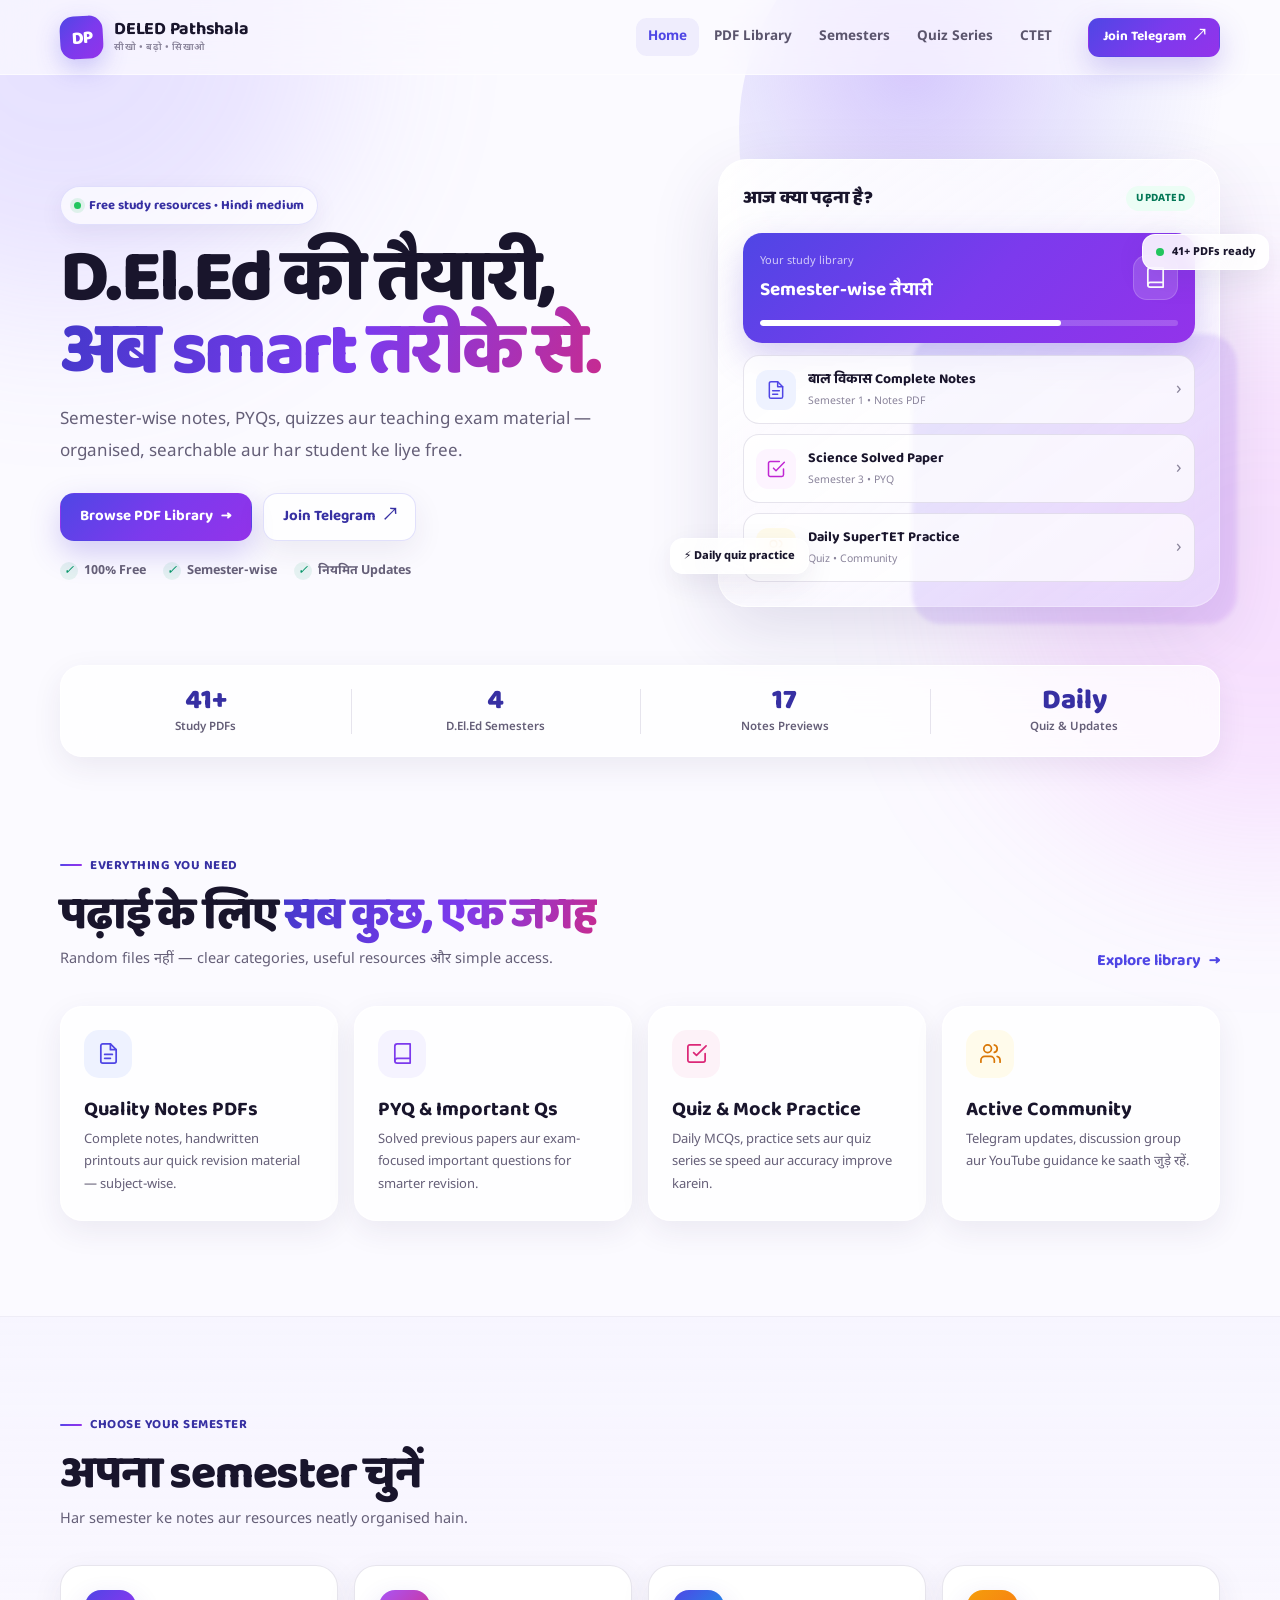
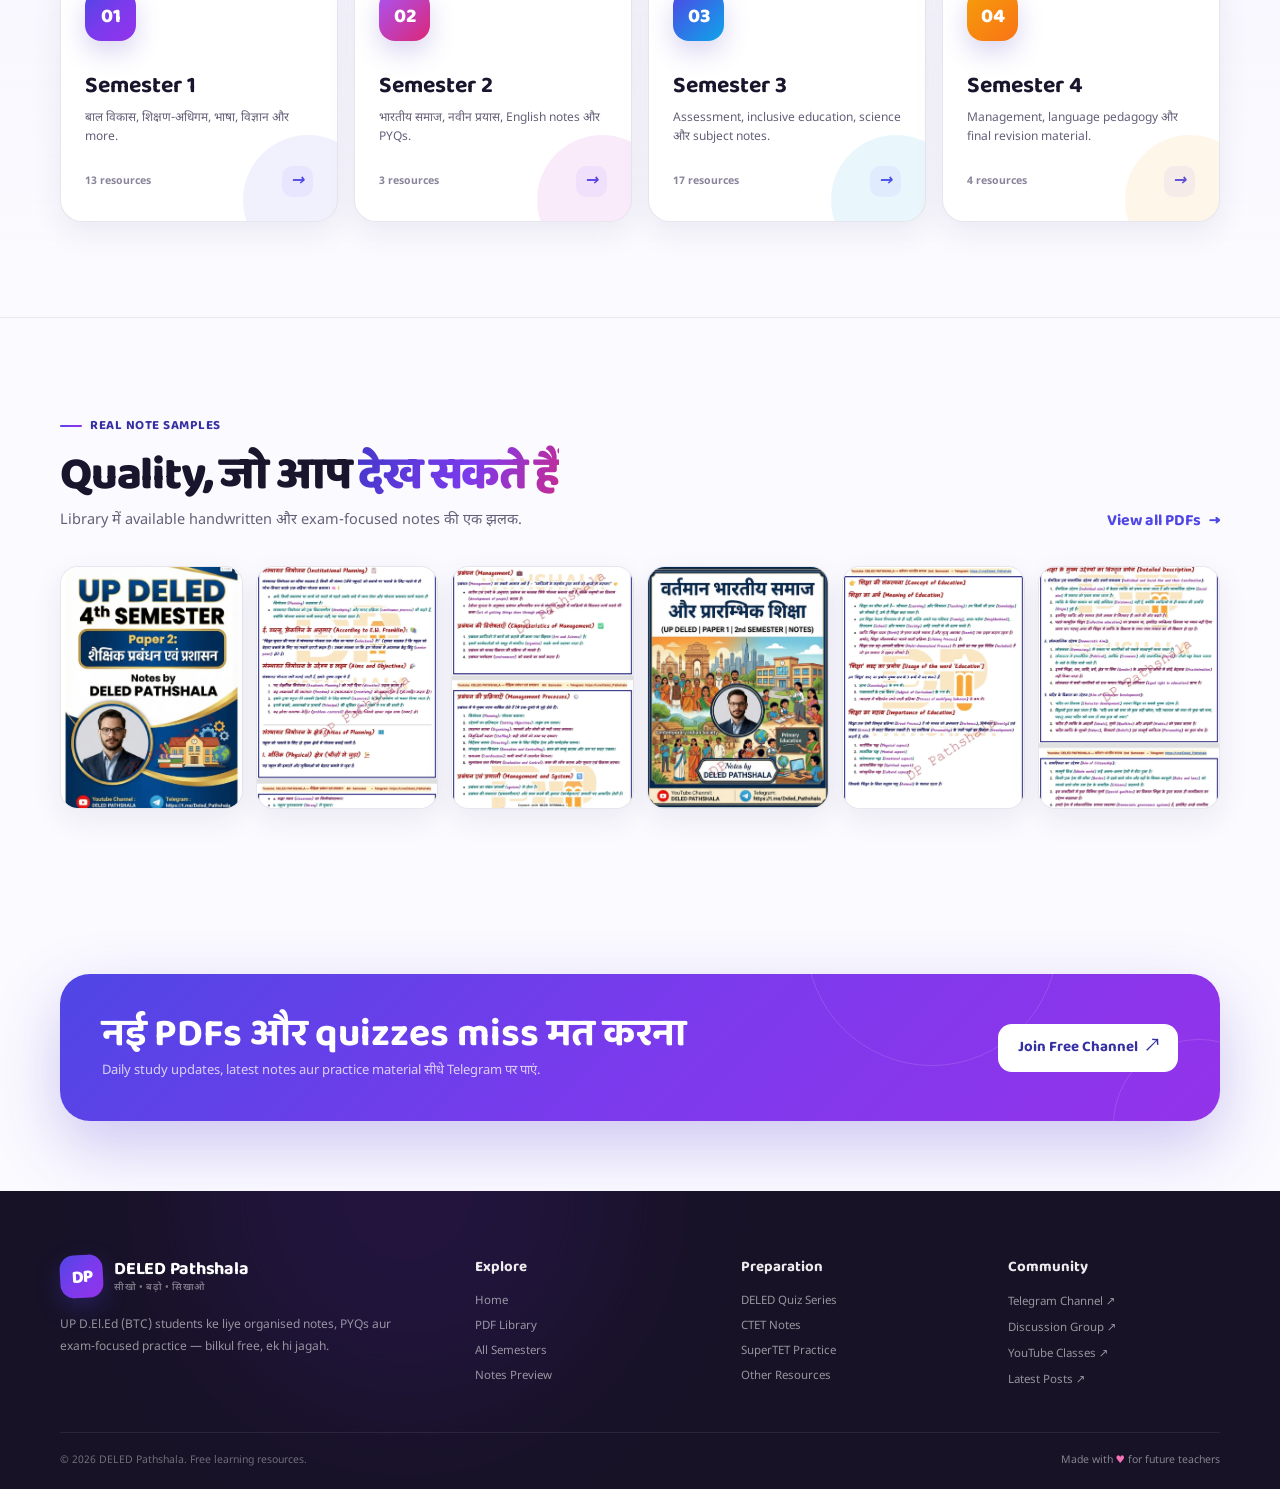
==== commit 1fff1ee5: "Redesign site with premium study experience Co-authored-by: arena-agent <297053741+arena-agent@users" ====
--- a/index.html
+++ b/index.html
@@ -1,81 +1,157 @@
-<!DOCTYPE html>
+<!doctype html>
 <html lang="hi">
 <head>
-  <meta charset="utf-8" />
-  <meta name="google-site-verification" content="MXvvlYQ-FYk9uETUycrbzpkZKsgdrvdEod7jLzCaCNI" />
-  <meta name="viewport" content="width=device-width, initial-scale=1" />
-  <meta name="theme-color" content="#5a3df0" />
-
-  <title>DELED Pathshala — DELED/BTC Notes PDF, PYQ, Quiz Series (UP D.El.Ed BTC)</title>
-  <meta name="description" content="DELED Pathshala: UP D.El.Ed (BTC) Semester 1–4 Notes PDFs, PYQ, Quiz/Series & Mock Tests. UPTET/CTET/SuperTET preparation. Join Telegram channel, discussion group and YouTube classes." />
-  <link rel="canonical" href="https://deledpathshala.github.io/" />
-
-  <!-- Open Graph -->
-  <meta property="og:title" content="DELED Pathshala — Notes PDFs, PYQ/Quiz/Series (Telegram)" />
-  <meta property="og:description" content="UP DELED (BTC) Semester 1-4 material + teaching exams prep. Join Telegram + YouTube." />
-  <meta property="og:type" content="website" />
-  <meta property="og:url" content="https://deledpathshala.github.io/" />
-  <meta property="og:site_name" content="DELED Pathshala" />
-  <meta name="twitter:card" content="summary_large_image" />
-
-  <link rel="preconnect" href="https://fonts.googleapis.com" />
-  <link rel="preconnect" href="https://fonts.gstatic.com" crossorigin />
-  <link href="https://fonts.googleapis.com/css2?family=Baloo+2:wght@600;700;800&family=Inter:wght@400;600;700;800;900&family=Noto+Sans+Devanagari:wght@400;500;600;700&display=swap" rel="stylesheet" />
-
-  <link rel="stylesheet" href="./style.css" />
-  <link rel="apple-touch-icon" sizes="180x180" href="/apple-touch-icon.png">
-  <link rel="icon" type="image/png" sizes="32x32" href="/favicon-32x32.png">
-  <link rel="icon" type="image/png" sizes="16x16" href="/favicon-16x16.png">
-  <link rel="manifest" href="/site.webmanifest">
-
-  <script type="application/ld+json">
-  {
-    "@context":"https://schema.org",
-    "@type":"EducationalOrganization",
-    "name":"DELED Pathshala",
-    "description":"UP D.El.Ed (BTC) Semester 1-4 Notes PDFs, PYQ, Quiz Series and teaching exam preparation material.",
-    "sameAs":[
-      "https://t.me/Deled_Pathshala",
-      "https://t.me/deled_pathshala_discussion",
-      "https://www.youtube.com/@Deled_Pathshala"
-    ]
-  }
-  </script>
+  <meta charset="utf-8">
+  <meta name="viewport" content="width=device-width, initial-scale=1">
+  <meta name="theme-color" content="#4f46e5">
+  <title>DELED Pathshala — Notes PDFs, PYQ & Quiz Series</title>
+  <meta name="description" content="UP D.El.Ed Semester 1–4 notes PDFs, PYQ, quizzes and teaching exam preparation. Organised free study material in Hindi.">
+  <link rel="canonical" href="https://deledpathshala.github.io/">
+  <link rel="apple-touch-icon" sizes="180x180" href="./apple-touch-icon.png">
+  <link rel="icon" type="image/png" sizes="32x32" href="./favicon-32x32.png">
+  <link rel="icon" type="image/png" sizes="16x16" href="./favicon-16x16.png">
+  <link rel="manifest" href="./site.webmanifest">
+  <link rel="stylesheet" href="./style.css">
+  <meta name="google-site-verification" content="MXvvlYQ-FYk9uETUycrbzpkZKsgdrvdEod7jLzCaCNI">
+  <meta property="og:title" content="DELED Pathshala — Notes, PYQ & Quiz Series">
+  <meta property="og:description" content="UP D.El.Ed Semester 1–4 study resources, organised and free.">
+  <meta property="og:type" content="website">
+  <script type="application/ld+json">{"@context":"https://schema.org","@type":"EducationalOrganization","name":"DELED Pathshala","url":"https://deledpathshala.github.io/","sameAs":["https://t.me/Deled_Pathshala","https://www.youtube.com/@Deled_Pathshala"]}</script>
 </head>
-
 <body>
-  <div class="bg-decor" aria-hidden="true">
-    <div class="blob blob--1"></div>
-    <div class="blob blob--2"></div>
-    <div class="blob blob--3"></div>
-  </div>
-
+  <a class="skip-link" href="#main">Skip to content</a>
   <header class="topbar">
     <div class="wrap topbar__inner">
-      <a class="brand" href="./">
-        <span class="brand__mark" aria-hidden="true">
-          <svg viewBox="0 0 24 24" fill="none" stroke="currentColor" stroke-width="2" stroke-linecap="round" stroke-linejoin="round"><path d="M2 4h6a4 4 0 0 1 4 4v13"/><path d="M22 4h-6a4 4 0 0 0-4 4v13"/><path d="M12 3v18"/></svg>
-        </span>
-        DELED Pathshala
+      <a class="brand" href="./" aria-label="DELED Pathshala home">
+        <span class="brand__mark">DP</span>
+        <span class="brand__copy"><strong>DELED Pathshala</strong><small>सीखो • बढ़ो • सिखाओ</small></span>
       </a>
-
-      <nav class="nav">
-        <a href="./">Home</a>
-        <a href="./deled-notes-pdf.html">Notes PDF</a>
-        <a href="./deled-series.html">Series</a>
+      <nav class="nav" id="siteNav" aria-label="Main navigation">
+        <a href="./" aria-current="page">Home</a>
+        <a href="./deled-notes-pdf.html">PDF Library</a>
+        <a href="./#semesters">Semesters</a>
+        <a href="./deled-series.html">Quiz Series</a>
         <a href="./ctet-notes.html">CTET</a>
-        <a href="./supertet-mock.html">SuperTET</a>
+        <a class="nav__mobile-cta" href="https://t.me/Deled_Pathshala" target="_blank" rel="noopener">Join Telegram</a>
       </nav>
-
-      <button class="menuBtn" id="menuBtn" aria-expanded="false" aria-controls="mobileMenu">
-        <svg width="18" height="18" viewBox="0 0 24 24" fill="none" stroke="currentColor" stroke-width="2" stroke-linecap="round"><path d="M4 6h16M4 12h16M4 18h16"/></svg>
-        Menu      </button>
-
-      <div class="topbar__cta">
-        <a class="btn btn--mini btn--ghost" href="https://www.youtube.com/@Deled_Pathshala" target="_blank" rel="noopener">YouTube</a>
-        <a class="btn btn--mini btn--accent" href="https://t.me/Deled_Pathshala" target="_blank" rel="noopener">Join</a>
+      <div class="header-actions">
+        <a class="btn btn--primary btn--mini desktop-cta" href="https://t.me/Deled_Pathshala" target="_blank" rel="noopener">Join Telegram <span aria-hidden="true">↗</span></a>
+        <button class="menuBtn" id="menuBtn" type="button" aria-expanded="false" aria-controls="siteNav" aria-label="Open navigation"><span></span></button>
       </div>
     </div>
   </header>
+  <main id="main">
+    <section class="hero">
+      <div class="wrap hero__grid">
+        <div class="hero__copy reveal">
+          <div class="badge"><span class="badge__dot"></span> Free study resources • Hindi medium</div>
+          <h1>D.El.Ed की तैयारी,<br><span class="text-gradient">अब smart तरीके से.</span></h1>
+          <p class="lead">Semester-wise notes, PYQs, quizzes aur teaching exam material — organised, searchable aur har student ke liye free.</p>
+          <div class="ctaRow">
+            <a class="btn btn--primary" href="./deled-notes-pdf.html">Browse PDF Library <span aria-hidden="true">→</span></a>
+            <a class="btn btn--soft" href="https://t.me/Deled_Pathshala" target="_blank" rel="noopener">Join Telegram <span aria-hidden="true">↗</span></a>
+          </div>
+          <div class="hero__trust">
+            <span><i class="trust-check">✓</i> 100% Free</span><span><i class="trust-check">✓</i> Semester-wise</span><span><i class="trust-check">✓</i> नियमित Updates</span>
+          </div>
+        </div>
+        <div class="hero__visual reveal" style="--delay:120ms">
+          <div class="study-card">
+            <div class="study-card__top"><div class="study-card__title">आज क्या पढ़ना है?</div><span class="live-pill">Updated</span></div>
+            <div class="progress-card">
+              <div class="progress-card__row"><div><small>Your study library</small><strong>Semester-wise तैयारी</strong></div><div class="progress-card__icon"><svg viewBox="0 0 24 24" fill="none" stroke="currentColor" stroke-width="1.8" stroke-linecap="round" stroke-linejoin="round" aria-hidden="true"><path d="M4 19.5A2.5 2.5 0 0 1 6.5 17H20"/><path d="M6.5 2H20v20H6.5A2.5 2.5 0 0 1 4 19.5v-15A2.5 2.5 0 0 1 6.5 2Z"/></svg></div></div>
+              <div class="progress-track"><span></span></div>
+            </div>
+            <div class="study-list">
+              <a class="study-item" href="./deled-notes-pdf.html#sem1"><span class="study-item__icon study-item__icon--one"><svg viewBox="0 0 24 24" fill="none" stroke="currentColor" stroke-width="1.8" stroke-linecap="round" stroke-linejoin="round" aria-hidden="true"><path d="M14 2H6a2 2 0 0 0-2 2v16a2 2 0 0 0 2 2h12a2 2 0 0 0 2-2V8Z"/><path d="M14 2v6h6M8 13h8M8 17h6"/></svg></span><span class="study-item__copy"><strong>बाल विकास Complete Notes</strong><small>Semester 1 • Notes PDF</small></span><span class="study-item__arrow">›</span></a>
+              <a class="study-item" href="./deled-notes-pdf.html#sem3"><span class="study-item__icon study-item__icon--two"><svg viewBox="0 0 24 24" fill="none" stroke="currentColor" stroke-width="1.8" stroke-linecap="round" stroke-linejoin="round" aria-hidden="true"><path d="M9 11l3 3L22 4"/><path d="M21 12v7a2 2 0 0 1-2 2H5a2 2 0 0 1-2-2V5a2 2 0 0 1 2-2h11"/></svg></span><span class="study-item__copy"><strong>Science Solved Paper</strong><small>Semester 3 • PYQ</small></span><span class="study-item__arrow">›</span></a>
+              <a class="study-item" href="./supertet-mock.html"><span class="study-item__icon study-item__icon--three"><svg viewBox="0 0 24 24" fill="none" stroke="currentColor" stroke-width="1.8" stroke-linecap="round" stroke-linejoin="round" aria-hidden="true"><path d="M16 21v-2a4 4 0 0 0-4-4H6a4 4 0 0 0-4 4v2"/><circle cx="9" cy="7" r="4"/><path d="M22 21v-2a4 4 0 0 0-3-3.87M16 3.13a4 4 0 0 1 0 7.75"/></svg></span><span class="study-item__copy"><strong>Daily SuperTET Practice</strong><small>Quiz • Community</small></span><span class="study-item__arrow">›</span></a>
+            </div>
+            <div class="float-chip float-chip--one"><i></i> 41+ PDFs ready</div>
+            <div class="float-chip float-chip--two">⚡ Daily quiz practice</div>
+          </div>
+        </div>
+      </div>
+    </section>
 
-  <div class="mobileMenu" id="mobileMenu" hidden>\n    <div class="mobileMenu__inner wrap">\n      <a href="./">🏠 Home</a>\n      <a href="./deled-notes-pdf.html">📚 Notes PDF Library</a>\n      <a href="./deled-series.html">🎯 DELED Series</a>\n      <a href="./ctet-notes.html">📝 CTET Notes</a>\n      <a href="./supertet-mock.html">✍ SuperTET Mock</a>\n      <div class="mobileMenu__hr"></div>\n      <a href="https://t.me/Deled_Pathshala" target="_blank" rel="noopener">✈ Join Telegram Channel</a>\n      <a href="https://t.me/deled_pathshala_discussion" target="_blank" rel="noopener">👋 Doubts / Quiz Group</a>\n      <a href="https://www.youtube.com/@Deled_Pathshala" target="_blank" rel="noopener">▶ YouTube Classes</a>\n    </div>\n  </div>\n\n  <main>\n    <!-- HERO -->\n    <section class="hero">\n      <div class="wrap hero__grid">\n        <div class="hero__left" data-reveal>\n          <span class="badge"><span class="badge__dot"></span> UP D.El.Ed (BTC) • Notes • PYQ • Quiz/Series</span>\n\n          <h1>डी.एल.एड पढ़ाई,<br><span class="grad-text">पूरा सहायक सामग्री</span></h1>\n\n          <p class="lead">\n            <b>DELED / BTC (डी.एल.एड)</b> students ke liye semester-wise <b>notes PDF</b>,\n            <b>PYQ</b>, <b>quiz series</b> aur <b>mock tests</b> —\n            saath hi <b>UPTET / CTET / SuperTET</b> preparation ke liye study material.\n          </p>\n\n          <div class="ctaRow">\n            <a class="btn btn--accent btn--lg" href="https://t.me/Deled_Pathshala" target="_blank" rel="noopener">Join Telegram Channel</a>\n            <a class="btn btn--primary btn--lg" href="./deled-notes-pdf.html">Open PDF Library</a>\n          </div>\n          <div class="ctaRow">\n            <a class="btn btn--soft" href="./supertet-mock.html">Daily SuperTET Quiz</a>\n            <a class="btn btn--soft" href="https://t.me/s/Deled_Pathshala" target="_blank" rel="noopener">Latest Posts</a>\n          </div>\n\n          <div class="copyRow">\n            <button class="copyChip" data-copy="@deled_pathshala">📋 Copy @deled_pathshala</button>\n            <button class="copyChip" data-copy="@deled_pathshala_discussion">📋 Copy @deled_pathshala_discussion</button>\n          </div>\n\n          <p class="note">\n            💡 Quick tip: Telegram channel me 🔍 search karke <b>sem1 pdf</b>, <b>pyq</b>, <b>quiz</b>,\n            <b>ctet notes</b> type karo — content ek jagah milega.\n          </p>\n        </div>\n\n        <div class="hero__right" data-reveal>\n          <div class="heroVisual">\n            <div class="heroCard">\n              <div class="heroCard__head">\n                <span class="mini-icon">\n                  <svg viewBox="0 0 24 24" fill="none" stroke="currentColor" stroke-width="2" stroke-linecap="round" stroke-linejoin="round"><path d="M14 2H6a2 2 0 0 0-2 2v16a2 2 0 0 0 2 2h12a2 2 0 0 0 2-2V8z"/><path d="M14 2v6h6"/><path d="M9 15h6M9 11h2"/></svg>\n                </span>\n                <div>\n                  <div class="heroCard__title">PDF Notes Library</div>\n                  <div class="heroCard__sub">Semester 1–4 • Notes • PYQ • Download</div>\n                </div>\n              </div>\n\n              <div class="heroRow">\n                <div class="heroRow__l">\n                  <span class="heroRow__ico">📦</span>\n                  <div>\n                    <div class="heroRow__h">बाल विकास एवं शिक्षण (Sem 1)</div>\n                    <div class="heroRow__p">Complete Notes • 36.5 MB</div>\n                  </div>\n                </div>\n                <span class="heroRow__tag">PDF</span>\n              </div>\n\n              <div class="heroRow">\n                <div class="heroRow__l">\n                  <span class="heroRow__ico">📗</span>\n                  <div>\n                    <div class="heroRow__h">समकालीन भारतीय समाज-1 (Sem 1)</div>\n                    <div class="heroRow__p">Complete Notes • 29.5 MB</div>\n                  </div>\n                </div>\n                <span class="heroRow__tag">Notes</span>\n              </div>\n\n              <div class="heroRow">\n                <div class="heroRow__l">\n                  <span class="heroRow__ico">📙</span>\n                  <div>\n                    <div class="heroRow__h">शिक्षा दर्शन हस्तलेखन (Sem 3)</div>\n                    <div class="heroRow__p">Handwritten Printout</div>\n                  </div>\n                </div>\n                <span class="heroRow__tag">PYQ</span>\n              </div>\n            </div>\n\n            <div class="heroFloat heroFloat--tl">\n              <span class="heroFloat__ico" style="background:var(--green-soft)">✓</span>\n              <span>24×7 Quiz Group<span class="heroFloat__sub">Daily practice + doubts</span></span>\n            </div>\n            <div class="heroFloat heroFloat--br">\n              <span class="heroFloat__ico" style="background:var(--brand-soft)">📚</span>\n              <span>40+ Notes PDFs<span class="heroFloat__sub">Semester-wise organised</span></span>\n            </div>\n          </div>\n        </div>\n      </div>\n\n      <!-- STATS -->\n      <div class="wrap" data-reveal>\n        <div class="stats">\n          <div class="stat"><div class="stat__num">40<small>+</small></div><div class="stat__label">Notes PDFs</div></div>\n          <div class="stat"><div class="stat__num">4</div><div class="stat__label">Semesters Covered</div></div>\n          <div class="stat"><div class="stat__num">3<small>+</small></div><div class="stat__label">Teaching Exams</div></div>\n          <div class="stat"><div class="stat__num">24×7</div><div class="stat__label">Quiz & Doubt Support</div></div>\n        </div>\n      </div>\n    </section>\n\n    <!-- WHAT YOU GET -->\n    <section id="what" class="section">\n      <div class="wrap">\n        <div class="section__head" data-reveal>\n          <span class="kicker">✦ Kya milega</span>\n          <h2 class="h2">Clean, organised aur exam-focused material</h2>\n          <p class="subLead">सभी semester-wise sorted — क्लिक करो, PDF खुलेगा, download करो। वही पढ़ो जो exam में आता है।</p>\n        </div>\n\n        <div class="featureGrid">\n          <article class="feature" data-reveal>\n            <div class="feature__icon ico--indigo">📚</div>\n            <h3>Notes PDFs</h3>\n            <p>Semester 1–4 के complete notes, short notes, revision sheets और important topics.</p>\n          </article>\n          <article class="feature" data-reveal>\n            <div class="feature__icon ico--orange">📙</div>\n            <h3>PYQ + Important Qs</h3>\n            <p>Previous year questions, important questions और practice sets — exam pattern के हिसाब से।</p>\n          </article>\n          <article class="feature" data-reveal>\n            <div class="feature__icon ico--teal">🎯</div>\n            <h3>Quiz / Series / Mock</h3>\n            <p>MCQ quizzes, revision series और mock tests — speed और accuracy dono improve होंगे।</p>\n          </article>\n          <article class="feature" data-reveal>\n            <div class="feature__icon ico--green">✅</div>\n            <h3>Teaching Exams</h3>\n            <p>UPTET, CTET, SuperTET के notes, pedagogy और practice material।</p>\n          </article>\n        </div>\n\n        <div class="ctaRow" data-reveal>\n          <a class="btn btn--primary" href="./deled-notes-pdf.html">Open PDF Library</a>\n          <a class="btn btn--soft" href="./supertet-mock.html">Daily SuperTET Quiz</a>\n        </div>\n      </div>\n    </section>\n\n    <!-- PREVIEW -->\n    <section id="preview" class="section section--soft">\n      <div class="wrap">\n        <div class="section__head" data-reveal>\n          <span class="kicker">✦ Quality Samples</span>\n          <h2 class="h2">Notes Preview</h2>\n          <p class="subLead">कुछ real screenshots — full notes और daily updates Telegram channel पर मिलते हैं।</p>\n        </div>\n\n        <div class="gallery" data-reveal>\n          <a href="./assets/notes/%20%20%281%29.webp" target="_blank" rel="noopener"><img src="./assets/notes/%20%20%281%29.webp" alt="DELED notes sample 1" loading="lazy"><span class="gallery__cap">Sample 1 <span>→</span></span></a>\n          <a href="./assets/notes/%20%20%282%29.webp" target="_blank" rel="noopener"><img src="./assets/notes/%20%20%282%29.webp" alt="DELED notes sample 2" loading="lazy"><span class="gallery__cap">Sample 2 <span>→</span></span></a>\n          <a href="./assets/notes/%20%20%283%29.webp" target="_blank" rel="noopener"><img src="./assets/notes/%20%20%283%29.webp" alt="DELED notes sample 3" loading="lazy"><span class="gallery__cap">Sample 3 <span>→</span></span></a>\n          <a href="./assets/notes/%20%20%284%29.webp" target="_blank" rel="noopener"><img src="./assets/notes/%20%20%284%29.webp" alt="DELED notes sample 4" loading="lazy"><span class="gallery__cap">Sample 4 <span>→</span></span></a>\n          <a href="./assets/notes/%20%20%285%29.webp" target="_blank" rel="noopener"><img src="./assets/notes/%20%20%285%29.webp" alt="DELED notes sample 5" loading="lazy"><span class="gallery__cap">Sample 5 <span>→</span></span></a>\n          <a href="./assets/notes/%20%20%286%29.webp" target="_blank" rel="noopener"><img src="./assets/notes/%20%20%286%29.webp" alt="DELED notes sample 6" loading="lazy"><span class="gallery__cap">Sample 6 <span>→</span></span></a>\n          <a href="./assets/notes/%20%20%287%29.webp" target="_blank" rel="noopener"><img src="./assets/notes/%20%20%287%29.webp" alt="DELED notes sample 7" loading="lazy"><span class="gallery__cap">Sample 7 <span>→</span></span></a>\n          <a href="./assets/notes/%20%20%288%29.webp" target="_blank" rel="noopener"><img src="./assets/notes/%20%20%288%29.webp" alt="DELED notes sample 8" loading="lazy"><span class="gallery__cap">Sample 8 <span>→</span></span></a>\n        </div>\n\n        <div class="ctaRow" data-reveal>\n          <a class="btn btn--primary" href="./deled-notes-pdf.html">Open PDF Library</a>\n          <a class="btn btn--soft" href="https://t.me/s/Deled_Pathshala" target="_blank" rel="noopener">Browse Latest Posts</a>\n        </div>\n      </div>\n    </section>\n\n    <!-- SEMESTERS -->\n    <section id="semester" class="section">\n      <div class="wrap">\n        <div class="section__head" data-reveal>\n          <span class="kicker">✦ Semester-wise</span>\n          <h2 class="h2">हर सेमेस्टर के PDFs एवं Practice</h2>\n          <p class="subLead">हर सेमेस्टर का पेज खोलो — complete PDF list एक click में।</p>\n        </div>\n\n        <div class="pageGrid">\n          <a class="pageCard" href="./semester-1.html" data-reveal>\n            <div class="pageCard__kicker">Semester 1</div>\n            <div class="pageCard__title">Notes PDF • PYQ • Quiz</div>\n            <p class="pageCard__desc">बाल विकास, समकालीन-भारतीय-समाज-1, शिक्षा-प्रक्रिया, SST, गणित एवं निर्माण ज्ञान…</p>\n            <span class="pageCard__go">Open Semester 1 →</span>\n          </a>\n          <a class="pageCard" href="./semester-2.html" data-reveal>\n            <div class="pageCard__kicker">Semester 2</div>\n            <div class="pageCard__title">Notes PDF • Notes+PYQ</div>\n            <p class="pageCard__desc">English, समकालीन भारतीय समाज-2 बुनियादी समझ, गणित शिक्षण, सामाजिक विज्ञान…</p>\n            <span class="pageCard__go">Open Semester 2 →</span>\n          </a>\n          <a class="pageCard" href="./semester-3.html" data-reveal>\n            <div class="pageCard__kicker">Semester 3</div>\n            <div class="pageCard__title">Notes PDF • Assessment</div>\n            <p class="pageCard__desc">आजीवन शिक्षा-दर्शन, सीखने-सिखाने की प्रक्रिया (Assessment), विषयवार नोट्स…</p>\n            <span class="pageCard__go">Open Semester 3 →</span>\n          </a>\n          <a class="pageCard" href="./semester-4.html" data-reveal>\n            <div class="pageCard__kicker">Semester 4</div>\n            <div class="pageCard__title">Revision • Important Qs</div>\n            <p class="pageCard__desc">कम समय में complete revision notes, सभी विषयों के महत्वपूर्ण प्रश्न और भाषा नोट्स…</p>\n            <span class="pageCard__go">Open Semester 4 →</span>\n          </a>\n        </div>\n      </div>\n    </section>\n\n    <!-- LATEST -->\n    <section id="latest" class="section section--soft">\n      <div class="wrap">\n        <div class="latestBox" data-reveal>\n          <div>\n            <div class="latestBox__title">✌ Daily updates Telegram पर</div>\n            <div class="latestBox__sub">Latest posts का web preview (scroll + search) यहाँ से खोलो।</div>\n          </div>\n          <a class="btn btn--ghost" href="https://t.me/s/Deled_Pathshala" target="_blank" rel="noopener">Open Latest Posts</a>\n        </div>\n      </div>\n    </section>\n  </main>\n\n  <footer class="footer">\n    <div class="wrap">\n      <div class="footer__top">\n        <div>\n          <a class="brand" href="./"><span class="brand__mark" aria-hidden="true"><svg viewBox="0 0 24 24" fill="none" stroke="currentColor" stroke-width="2" stroke-linecap="round" stroke-linejoin="round"><path d="M2 4h6a4 4 0 0 1 4 4v13"/><path d="M22 4h-6a4 4 0 0 0-4 4v13"/><path d="M12 3v18"/></svg></span> DELED Pathshala</a>\n          <p class="footer__desc">UP DELED (BTC) notes PDFs, PYQ, quiz series और teaching exams की तैयारी — एक ही जगह विश्वसनीय सामग्री।</p>\n        </div>\n        <div>\n          <h4>Study Material</h4>\n          <ul>\n            <li><a href="./deled-notes-pdf.html">Notes PDF Library</a></li>\n            <li><a href="./semester-1.html">Semester 1</a></li>\n            <li><a href="./semester-2.html">Semester 2</a></li>\n            <li><a href="./semester-3.html">Semester 3</a></li>\n            <li><a href="./semester-4.html">Semester 4</a></li>\n          </ul>\n        </div>\n        <div>\n          <h4>Practice & Exams</h4>\n          <ul>\n            <li><a href="./deled-series.html">DELED Series</a></li>\n            <li><a href="./ctet-notes.html">CTET Notes</a></li>\n            <li><a href="./supertet-mock.html">SuperTET Mock</a></li>\n            <li><a href="https://t.me/s/Deled_Pathshala" target="_blank" rel="noopener">Latest Posts</a></li>\n          </ul>\n        </div>\n        <div>\n          <h4>Connect</h4>\n          <div class="footer__social">\n            <a href="https://t.me/Deled_Pathshala" target="_blank" rel="noopener">✈ Telegram</a>\n            <a href="https://t.me/deled_pathshala_discussion" target="_blank" rel="noopener">👋 Group</a>\n            <a href="https://www.youtube.com/@Deled_Pathshala" target="_blank" rel="noopener">▶ YouTube</a>\n          </div>\n        </div>\n      </div>\n      <div class="footer__bottom">\n        <span>© <span id="year">2026</span> DELED Pathshala — UP D.El.Ed (BTC) Notes & Practice</span>\n        <span>Made with ❤️ for DELED/BTC students</span>\n      </div>\n    </div>\n  </footer>\n\n  <script src="./app.js"></script>\n</body>\n</html>\n+    <section class="stats" aria-label="Library statistics">
+      <div class="wrap stats__inner reveal">
+        <div class="stat"><strong>41+</strong><span>Study PDFs</span></div><div class="stat"><strong>4</strong><span>D.El.Ed Semesters</span></div><div class="stat"><strong>17</strong><span>Notes Previews</span></div><div class="stat"><strong>Daily</strong><span>Quiz & Updates</span></div>
+      </div>
+    </section>
+
+    <section class="section" id="features">
+      <div class="wrap">
+        <div class="section-head reveal"><div class="section-head__copy"><span class="eyebrow">Everything you need</span><h2>पढ़ाई के लिए <span class="text-gradient">सब कुछ, एक जगह</span></h2><p>Random files नहीं — clear categories, useful resources और simple access.</p></div><a class="section-link" href="./deled-notes-pdf.html">Explore library <span>→</span></a></div>
+        <div class="feature-grid">
+          <article class="feature-card reveal"><span class="icon-box icon-box--indigo"><svg viewBox="0 0 24 24" fill="none" stroke="currentColor" stroke-width="1.8" stroke-linecap="round" stroke-linejoin="round" aria-hidden="true"><path d="M14 2H6a2 2 0 0 0-2 2v16a2 2 0 0 0 2 2h12a2 2 0 0 0 2-2V8Z"/><path d="M14 2v6h6M8 13h8M8 17h6"/></svg></span><h3>Quality Notes PDFs</h3><p>Complete notes, handwritten printouts aur quick revision material — subject-wise.</p></article>
+          <article class="feature-card reveal" style="--delay:70ms"><span class="icon-box icon-box--violet"><svg viewBox="0 0 24 24" fill="none" stroke="currentColor" stroke-width="1.8" stroke-linecap="round" stroke-linejoin="round" aria-hidden="true"><path d="M4 19.5A2.5 2.5 0 0 1 6.5 17H20"/><path d="M6.5 2H20v20H6.5A2.5 2.5 0 0 1 4 19.5v-15A2.5 2.5 0 0 1 6.5 2Z"/></svg></span><h3>PYQ & Important Qs</h3><p>Solved previous papers aur exam-focused important questions for smarter revision.</p></article>
+          <article class="feature-card reveal" style="--delay:140ms"><span class="icon-box icon-box--pink"><svg viewBox="0 0 24 24" fill="none" stroke="currentColor" stroke-width="1.8" stroke-linecap="round" stroke-linejoin="round" aria-hidden="true"><path d="M9 11l3 3L22 4"/><path d="M21 12v7a2 2 0 0 1-2 2H5a2 2 0 0 1-2-2V5a2 2 0 0 1 2-2h11"/></svg></span><h3>Quiz & Mock Practice</h3><p>Daily MCQs, practice sets aur quiz series se speed aur accuracy improve karein.</p></article>
+          <article class="feature-card reveal" style="--delay:210ms"><span class="icon-box icon-box--amber"><svg viewBox="0 0 24 24" fill="none" stroke="currentColor" stroke-width="1.8" stroke-linecap="round" stroke-linejoin="round" aria-hidden="true"><path d="M16 21v-2a4 4 0 0 0-4-4H6a4 4 0 0 0-4 4v2"/><circle cx="9" cy="7" r="4"/><path d="M22 21v-2a4 4 0 0 0-3-3.87M16 3.13a4 4 0 0 1 0 7.75"/></svg></span><h3>Active Community</h3><p>Telegram updates, discussion group aur YouTube guidance ke saath जुड़े रहें.</p></article>
+        </div>
+      </div>
+    </section>
+
+    <section class="section section--tint" id="semesters">
+      <div class="wrap">
+        <div class="section-head reveal"><div class="section-head__copy"><span class="eyebrow">Choose your semester</span><h2>अपना semester चुनें</h2><p>Har semester ke notes aur resources neatly organised hain.</p></div></div>
+        <div class="semester-grid">
+          <a class="semester-card reveal" href="./semester-1.html"><span class="semester-card__number">01</span><h3>Semester 1</h3><p>बाल विकास, शिक्षण-अधिगम, भाषा, विज्ञान और more.</p><span class="semester-card__meta"><span>13 resources</span><i class="semester-card__arrow">→</i></span></a>
+          <a class="semester-card semester-card--2 reveal" style="--delay:70ms" href="./semester-2.html"><span class="semester-card__number">02</span><h3>Semester 2</h3><p>भारतीय समाज, नवीन प्रयास, English notes और PYQs.</p><span class="semester-card__meta"><span>3 resources</span><i class="semester-card__arrow">→</i></span></a>
+          <a class="semester-card semester-card--3 reveal" style="--delay:140ms" href="./semester-3.html"><span class="semester-card__number">03</span><h3>Semester 3</h3><p>Assessment, inclusive education, science और subject notes.</p><span class="semester-card__meta"><span>17 resources</span><i class="semester-card__arrow">→</i></span></a>
+          <a class="semester-card semester-card--4 reveal" style="--delay:210ms" href="./semester-4.html"><span class="semester-card__number">04</span><h3>Semester 4</h3><p>Management, language pedagogy और final revision material.</p><span class="semester-card__meta"><span>4 resources</span><i class="semester-card__arrow">→</i></span></a>
+        </div>
+      </div>
+    </section>
+
+    <section class="section" id="preview">
+      <div class="wrap">
+        <div class="section-head reveal"><div class="section-head__copy"><span class="eyebrow">Real note samples</span><h2>Quality, जो आप <span class="text-gradient">देख सकते हैं</span></h2><p>Library में available handwritten और exam-focused notes की एक झलक.</p></div><a class="section-link" href="./deled-notes-pdf.html">View all PDFs <span>→</span></a></div>
+        <div class="gallery reveal">
+          <a href="./assets/notes/%20%20%281%29.webp" target="_blank" rel="noopener"><img src="./assets/notes/%20%20%281%29.webp" alt="D.El.Ed notes sample 1" loading="lazy"></a><a href="./assets/notes/%20%20%282%29.webp" target="_blank" rel="noopener"><img src="./assets/notes/%20%20%282%29.webp" alt="D.El.Ed notes sample 2" loading="lazy"></a><a href="./assets/notes/%20%20%283%29.webp" target="_blank" rel="noopener"><img src="./assets/notes/%20%20%283%29.webp" alt="D.El.Ed notes sample 3" loading="lazy"></a><a href="./assets/notes/%20%20%284%29.webp" target="_blank" rel="noopener"><img src="./assets/notes/%20%20%284%29.webp" alt="D.El.Ed notes sample 4" loading="lazy"></a><a href="./assets/notes/%20%20%285%29.webp" target="_blank" rel="noopener"><img src="./assets/notes/%20%20%285%29.webp" alt="D.El.Ed notes sample 5" loading="lazy"></a><a href="./assets/notes/%20%20%286%29.webp" target="_blank" rel="noopener"><img src="./assets/notes/%20%20%286%29.webp" alt="D.El.Ed notes sample 6" loading="lazy"></a>
+        </div>
+      </div>
+    </section>
+
+    <section class="section section--compact" id="latest">
+      <div class="wrap"><div class="cta-banner reveal"><div class="cta-banner__copy"><h2>नई PDFs और quizzes miss मत करना</h2><p>Daily study updates, latest notes aur practice material सीधे Telegram पर पाएं.</p></div><a class="btn" href="https://t.me/Deled_Pathshala" target="_blank" rel="noopener">Join Free Channel <span>↗</span></a></div></div>
+    </section>
+  </main>
+  <footer class="footer">
+    <div class="wrap">
+      <div class="footer__top">
+        <div class="footer__brand-col">
+          <a class="brand" href="./">
+            <span class="brand__mark">DP</span>
+            <span class="brand__copy"><strong>DELED Pathshala</strong><small>सीखो • बढ़ो • सिखाओ</small></span>
+          </a>
+          <p class="footer__about">UP D.El.Ed (BTC) students ke liye organised notes, PYQs aur exam-focused practice — bilkul free, ek hi jagah.</p>
+        </div>
+        <div>
+          <h3>Explore</h3>
+          <div class="footer__links">
+            <a href="./">Home</a><a href="./deled-notes-pdf.html">PDF Library</a><a href="./#semesters">All Semesters</a><a href="./#preview">Notes Preview</a>
+          </div>
+        </div>
+        <div>
+          <h3>Preparation</h3>
+          <div class="footer__links">
+            <a href="./deled-series.html">DELED Quiz Series</a><a href="./ctet-notes.html">CTET Notes</a><a href="./supertet-mock.html">SuperTET Practice</a><a href="./deled-notes-pdf.html#unknown">Other Resources</a>
+          </div>
+        </div>
+        <div class="footer__community">
+          <h3>Community</h3>
+          <div class="footer__links">
+            <a href="https://t.me/Deled_Pathshala" target="_blank" rel="noopener">Telegram Channel ↗</a><a href="https://t.me/deled_pathshala_discussion" target="_blank" rel="noopener">Discussion Group ↗</a><a href="https://www.youtube.com/@Deled_Pathshala" target="_blank" rel="noopener">YouTube Classes ↗</a><a href="https://t.me/s/Deled_Pathshala" target="_blank" rel="noopener">Latest Posts ↗</a>
+          </div>
+        </div>
+      </div>
+      <div class="footer__bottom">
+        <span>© <span data-year>2026</span> DELED Pathshala. Free learning resources.</span>
+        <span class="footer__love">Made with <span>♥</span> for future teachers</span>
+      </div>
+    </div>
+  </footer>
+  <script src="./app.js"></script>
+</body>
+</html>
--- a/style.css
+++ b/style.css
@@ -1,474 +1,594 @@
-/* ============================================================
-   DELED PATHSHALA — Design System
-   Premium, warm & trustwothyededucation theme
-============================================================ */
-
-:root{
-  /* Colors */
-  --ink:#1b1633;
-  --muted:#5f5b7a;
-  --muted2:#928db0;
-
-  --bg:#fbfafe;
-  --bg-soft:#f4f1fb;
-  --card:#ffffff;
-
-  --line:#e9e6f5;
-  --line-soft:#f1eef9;
-
-  --brand:#5a3df0;
-  --brand2:#7c5cf6;
-  --brand3:#a78bfa;
-  --brand-deep:#4329b8;
-  --brand-soft:#f0ebff;
-
-  --accent:#f97316;
-  --accent-soft:#fff3e6;
-  --accent-deep:#ea580c;
-
-  --teal:#0e9f9a;
-  --teal-soft:#e6f7f6;
-
-  --green:#16a34a;
-  --green-soft:#e9f9ef;
-
-  --rose:#e11d48;
-  --rose-soft:#fdeef3;
-
-  /* Gradients */
-  --grad:linear-gradient(120deg,#5a3df0 0%,#7c5cf6 55%,#a78bfa 100%);
-  --grad-cta:linear-gradient(120deg,#f97316 0%,#fb923c 100%);
-  --grad-soft:linear-gradient(180deg,#fbfafe 0%,#f4f1fb 100%);
-
-  /* Type */
-  --font-body:"Inter","Noto Sans Devanagari","Segoe UI",system-ui,-apple-system,"Roboto",sans-serif;
-  --font-display:"Baloo 2","Noto Sans Devanagari","Inter",system-ui,sans-serif;
-
-  /* Shape & shadow */
-  --r:18px;
-  --r-lg:26px;
-  --r-xl:34px;
-  --shadow-sm:0 2px 10px rgba(27,22,51,.05);
-  --shadow:0 14px 40px rgba(27,22,51,.08);
-  --shadow-lg:0 30px 80px rgba(67,41,184,.16);
-
-  --ring:0 0 0 4px rgba(90,61,240,.14);
-}
-
-/* ---------- Base ---------- */
-*{box-sizing:border-box}
-html{scroll-behavior:smooth;-webkit-text-size-adjust:100%}
-body{
-  margin:0;
-  font-family:var(--font-body);
-  color:var(--ink);
-  background:var(--bg);
-  line-height:1.6;
-  -webkit-font-smoothing:antialiased;
-  overflow-x:hidden;
-}
-a{color:inherit;text-decoration:none}
-img{max-width:100%;height:auto;display:block}
-button{font-family:inherit;cursor:pointer}
-h1,h2,h3,h4{font-family:var(--font-display);line-height:1.15;margin:0;font-weight:800}
-
-::selection{background:var(--brand-soft);color:var(--brand-deep)}
-
-.wrap{max-width:1140px;margin:0 auto;padding:0 22px}
-
-/* ---------- Decorative background ---------- */
-.bg-decor{
-  position:fixed;inset:0;z-index:-2;pointer-events:none;
-  background:
-    radial-gradient(900px 560px at 8% -8%, rgba(124,92,246,.14), transparent 60%),
-    radial-gradient(820px 520px at 96% 2%, rgba(14,159,154,.10), transparent 55%),
-    radial-gradient(700px 700px at 50% 120%, rgba(167,139,250,.10), transparent 60%),
-    var(--bg);
-}
-.blob{
-  position:absolute;border-radius:50%;filter:blur(70px);opacity:.55;z-index:-1;
-  animation:float 14s ease-in-out infinite;
-}
-.blob--1{width:340px;height:340px;top:-80px;left:-90px;background:radial-gradient(circle at 30% 30%,#a78bfa,transparent 70%)}
-.blob--2{width:300px;height:300px;top:10%;right:-80px;background:radial-gradient(circle at 60% 40%,#7dd3fc,transparent 70%);animation-delay:-5s}
-.blob--3{width:360px;height:360px;bottom:-120px;left:30%;background:radial-gradient(circle at 50% 50%,#fda4af,transparent 70%);animation-delay:-9s}
-@keyframes float{
-  0%,100%{transform:translateY(0) translateX(0)}
-  50%{transform:translateY(-26px) translateX(14px)}
-}
-
-/* ---------- Shared heading styles ---------- */
-.kicker{
-  display:inline-flex;align-items:center;gap:8px;
-  font-weight:800;font-size:13px;letter-spacing:.12em;text-transform:uppercase;
-  color:var(--brand);background:var(--brand-soft);
-  padding:7px 14px;border-radius:999px;
-}
-.h2{font-size:clamp(26px,4vw,38px);letter-spacing:-.5px}
-.lead{color:var(--muted);font-size:17px;line-height:1.75;margin:0;max-width:64ch}
-.subLead{color:var(--muted);line-height:1.7;margin:0}
-.grad-text{
-  background:var(--grad);-webkit-background-clip:text;background-clip:text;
-  color:transparent;
-}
-
-/* ---------- Buttons --------- */
-.btn{
-  display:inline-flex;align-items:center;justify-content:center;gap:9px;
-  padding:13px 20px;border-radius:14px;border:1px solid transparent;
-  font-weight:800;font-size:15px;font-family:var(--font-body);
-  transition:transform .15s ease, box-shadow .2s ease, background .2s ease, color .2s ease;
-  white-space:nowrap;
-}
-.btn svg{flex:0 0 auto}
-.btn:hover{transform:translateY(-2px)}
-.btn:active{transform:translateY(0)}
-.btn--primary{
-  background:var(--grad);color:#fff;
-  box-shadow:0 12px 28px rgba(90,61,240,.30);
-}
-.btn--primary:hover{box-shadow:0 16px 36px rgba(90,61,240,.40)}
-.btn--accent{
-  background:var(--grad-cta);color:#fff;
-  box-shadow:0 12px 28px rgba(249,115,22,.30);
-}
-.btn--accent:hover{box-shadow:0 16px 36px rgba(249,115,22,.42)}
-.btn--soft{
-  background:var(--brand-soft);color:var(--brand-deep);border-color:rgba(90,61,240,.16);
-}
-.btn--soft:hover{background:#e6dcff}
-.btn--ghost{
-  background:#fff;color:var(--ink);border:1px solid var(--line);box-shadow:var(--shadow-sm);
-}
-.btn--ghost:hover{border-color:var(--brand3);color:var(--brand-deep)}
-.btn--mini{padding:9px 14px;border-radius:12px;font-size:14px;box-shadow:none}
-.btn--lg{padding:16px 26px;font-size:16px;border-radius:16px}
-
-/* ----------- Chips ---------- */
-.ctaRow{display:flex;gap:12px;flex-wrap:wrap;margin:18px 0 6px}
-.copyRow{display:flex;gap:10px;flex-wrap:wrap;margin-top:14px}
-.copyChip{
-  display:inline-flex;align-items:center;gap:8px;cursor:pointer;
-  border:1px solid var(--line);background:#fff;color:var(--muted);
-  font-weight:800;font-size:14px;padding:9px 14px;border-radius:999px;
-  transition:.15s ease;font-family:var(--font-body);
-}
-.copyChip:hover{background:var(--brand-soft);color:var(--brand-deep);border-color:var(--brand3);box-shadow:var(--shadow-sm)}
-.note{color:var(--muted2);font-size:13.5px;line-height:1.6;margin:12px 0 0}
-
-/* ---------- Top bar --------- */
-.topbar{
-  position:sticky;top:0;z-index:600;
-  background:rgba(255,255,255,.82);backdrop-filter:blur(14px);-webkit-backdrop-filter:blur(14px);
-  border-bottom:1px solid var(--line-soft);
-}
-.topbar__inner{height:70px;display:flex;align-items:center;justify-content:space-between;gap:16px}
-.brand{display:inline-flex;align-items:center;gap:11px;font-weight:900;font-size:20px;font-family:var(--font-display);letter-spacing:-.2px}
-.brand__mark{
-  width:38px;height:38px;border-radius:12px;background:var(--grad);
-  display:flex;align-items:center;justify-content:center;color:#fff;
-  box-shadow:0 8px 18px rgba(90,61,240,.35);
-}
-.brand__mark svg{width:21px;height:21px}
-.nav{display:flex;gap:4px;flex-wrap:wrap}
-.nav a{
-  color:var(--muted);font-weight:700;font-size:15px;
-  padding:9px 13px;border-radius:12px;transition:.15s ease;
-}
-.nav a:hover{background:var(--brand-soft);color:var(--brand-deep)}
-.nav a.is-active{background:var(--brand-soft);color:var(--brand-deep)}
-.topbar__cta{display:flex;gap:9px;align-items:center}
-
-.menuBtn{
-  display:none;align-items:center;gap:8px;border:1px solid var(--line);background:#fff;
-  color:var(--ink);font-weight:800;padding:10px 14px;border-radius:12px;font-size:14px;
-}
-
-/* ---------- Mobile menu ---------- */
-.mobileMenu{
-  position:fixed;inset:0;top:70px;z-index:55;
-  background:rgba(251,250,254,.98);backdrop-filter:blur(8px);
-  overflow-y:auto;padding:14px 0 30px;
-}
-.mobileMenu[hidden]{display:none}
-.mobileMenu__inner{display:grid;gap:8px}
-.mobileMenu__inner a{
-  display:flex;align-items:center;gap:10px;padding:13px 16px;border-radius:14px;
-  border:1px solid var(--line);background:#fff;font-weight:800;color:var(--ink);
-}
-.mobileMenu__inner a:hover{background:var(--brand-soft);color:var(--brand-deep)}
-.mobileMenu__hr{height:1px;background:var(--line);margin:8px 0}
-
-/* ---------- Hero ---------- */
-.hero{position:relative;padding:58px 0 26px}
-.hero__grid{
-  display:grid;grid-template-columns:1.05fr .95fr;gap:40px;align-items:center;
-}
-.hero h1{
-  font-size:clamp(40px,6vw,64px);letter-spacing:-1.5px;margin:16px 0 14px;
-  line-height:1.05;
-}
-.badge{
-  display:inline-flex;align-items:center;gap:9px;padding:8px 15px;border-radius:999px;
-  background:#fff;border:1px solid var(--line);color:var(--brand-deep);
-  font-weight:800;font-size:13.5px;box-shadow:var(--shadow-sm);
-}
-.badge__dot{width:8px;height:8px;border-radius:50%;background:var(--green);box-shadow:0 0 0 4px var(--green-soft)}
-.hero .ctaRow{margin-top:22px}
-
-/* Hero visual — card stack */
-.heroVisual{position:relative;min-height:380px}
-.heroCard{
-  position:relative;:index:2;background:#fff;border:1px solid var(--line);
-  border-radius:var(--r-lg);padding:22px;box-shadow:var(--shadow-lg);
-}
-.heroCard__head{display:flex;align-items:center;gap:12px;margin-bottom:16px}
-.heroCard__head .mini-icon{width:44px;height:44px;border-radius:13px;background:var(--grad);color:#fff;display:flex;align-items:center;justify-content:center;box-shadow:0 8px 18px rgba(90,61,240,.35)}
-.heroCard__head .mini-icon svg{width:22px;height:22px}
-.heroCard__title{font-weight:900;font-size:17px}
-.heroCard__sub{color:var(--muted);font-size:13px;margin-top:2px}
-.heroRow{
-  display:flex;align-items:center;justify-content:space-between;gap:12px;
-  padding:12px 14px;border:1px solid var(--line-soft);border-radius:14px;margin-bottom:10px;
-  background:var(--bg-soft);
-}
-.heroRow__l{display:flex;align-items:center;gap:12px}
-.heroRow__ico{width:34px;height:34px;border-radius:10px;display:flex;align-items:center;justify-content:center;font-size:17px;background:#fff;border:1px solid var(--line)}
-.heroRow__h{font-weight:800;font-size:14px}
-.heroRow__p{color:var(--muted2);font-size:12.5px;margin-top:1px}
-.heroRow__tag{font-weight:900;font-size:12px;color:var(--brand-deep);background:var(--brand-soft);padding:5px 10px;border-radius:999px;white-space:nowrap}
-.heroFloat{
-  position:absolute;z-index:3;background:#fff;border:1px solid var(--line);
-  border-radius:16px;padding:11px 15px;box-shadow:var(--shadow);
-  display:flex;align-items:center;gap:10px;font-weight:800;font-size:13.5px;
-  animation:float 7s ease-in-out infinite;
-}
-.heroFloat--tl{top:-18px;left:-14px}
-.heroFloat--br{bottom:-16px;right:-8px;animation-delay:-3s}
-.heroFloat__ico{width:32px;height:32px;border-radius:9px;display:flex;align-items:center;justify-content:center;font-size:16px}
-.heroFloat__sub{display:block;font-weight:700;font-size:11.5px;color:var(--muted2);margin-top:1px}
-
-/* ---------- Stats strip --------- */
-.stats{
-  display:grid;grid-template-columns:repeat(4,1fr);gap:14px;
-  margin:34px 0 0;padding:22px;border-radius:var(--r-lg);
-  background:var(--grad);box-shadow:var(--shadow-lg);
-}
-.stat{text-align:center;color:#fff}
-.stat__num{font-family:var(--font-display);font-weight:900;font-size:clamp(26px,4vw,36px);line-height:1}
-.stat__num small{font-size:.55em;font-weight:800;opacity:.85}
-.stat__label{font-size:13px;font-weight:700;opacity:.9;margin-top:6px}
-
-/* ---------- Sections ---------- */
-.section{padding:56px 0}
-.section--soft{background:var(--bg-soft);border-top:1px solid var(--line-soft);border-bottom:1px solid var(--line-soft)}
-.section__head{max-width:640px;margin-bottom:26px}
-.section__head .h2{margin:12px 0 10px}
-
-/* ---------- Feature cards ---------- */
-.featureGrid{display:grid;grid-template-columns:repeat(4,1fr);gap:16px}
-.feature{
-  background:#fff;border:1px solid var(--line);border-radius:var(--r);
-  padding:22px;box-shadow:var(--shadow-sm);transition:transform .2s ease, box-shadow .2s ease, border-color .2s ease;
-  position:relative;overflow:hidden;
-}
-.feature::before{
-  content:"";position:absolute;inset:0 0 auto 0;height:4px;background:var(--grad);
-  opacity:0;transitio[n:opacity .2s ease;
-}
-.feature:hover{transform:translateY(-4px);box-shadow:var(--shadow);border-color:var(--brand3)}
-.feature:hover::before{opacity:1}
-.feature__icon{
-  width:50px;height:50px;border-radius:14px;display:flex;align-items:center;justify-content:center;
-  font-size:24px;margin-bottom:14px;
-}
-.feature h3{font-size:17px;margin-bottom:8px}
-.feature p{color:var(--muted);margin:0;font-size:14.5px;line-height:1.65}
-
-.ico--indigo{background:var(--brand-soft)}
-.ico--orange{background:var(--accent-soft)}
-.ico--teal{background:var(--teal-soft)}
-.ico--green{background:var(--green-soft)}
-
-/* ---------- Page cards (semesters) ---------- */
-.pageGrid{display:grid;grid-template-columns:repeat(4,1fr);gap:16px}
-.pageCard{
-  display:flex;flex-direction:column;gap:6px;
-  background:#fff;border:1px solid var(--line);border-radius:var(--r);
-  padding:22px;box-shadow:var(--shadow-sm);transition:.2s ease;
-}
-.pageCard:hover{transform:translateY(-4px);box-shadow:var(--shadow);border-color:var(--brand3)}
-.pageCard__kicker{
-  font-size:12px;font-weight:800;letter-spacing:.08em;text-transform:uppercase;color:var(--brand);
-}
-.pageCard__title{font-family:var(--font-display);font-weight:900;font-size:17px;margin-top:6px}
-.pageCard__desc{color:var(--muted);font-size:13.5px;line-height:1.55;margin-top:2px}
-.pageCard__go{margin-top:12px;display:inline-flex;align-items:center;gap:6px;font-weight:800;font-size:14px;color:var(--brand-deep)}
-.pageCard__go:hover{gap:9px}
-.pageCard__go{transition:gap .18s ease}
-
-/* ---------- Gallery --------- */
-.gallery{display:grid;grid-template-columns:repeat(4,1fr);gap:14px}
-.gallery a{
-  display:block;border-radius:var(--r);overflow:hidden;
-  background:#fff;box-shadow:var(--shadow-sm);transition:.2s ease;position:relative;
-}
-.gallery a:hover{transform:translateY(-4px);box-shadow:var(--shadow);border-color:var(--brand3)}
-.gallery img{width:100%;height:230px;object-fit:cover;background:#f6f4fb;transition:transform .4s ease}
-.gallery a:hover img{transform:scale(1.05)}
-.gallery__cap{
-  padding:10px 14px;font-weight:800;font-size:13px;color:var(--ink);
-  display:flex;align-items:center;gap:8px;
-}
-.gallery__cap span{color:var(--brand);font-weight:900}
-
-/* ---------- Latest box ---------- */
-.latestBox{
-  display:flex;align-items:center;justify-content:space-between;gap:16px;flex-wrap:wrap;
-  background:var(--grad);border-radius:var(--r-lg);padding:26px 28px;color:#fff;
-  box-shadow:var(--shadow-lg);
-}
-.latestBox__title{font-family:var(--font-display);font-weight:900;font-size:20px}
-.latestBox__sub{opacity:.9;margin-top:4px;font-size:14px}
-
-/* ---------- Inner page hero ---------- */
-.pageHero{
-  padding:52px 0 10px;text-align:center;
-  background:
-    radial-gradient(700px 320px at 50% -10%, rgba(124,92,246,.16), transparent 60%);
-}
-.pageHero .wrap{max-width:820px}
-.pageHero h1{font-size:clamp(32px,5vw,52px);letter-spacing:-1px;margin:16px 0 14px}
-.pageHero .lead{margin:0 auto}
-.pageHero .ctaRow{justify-content:center}
-
-/* ---------- Content pages ---------- */
-.page{padding:26px 0 64px}
-.page__inner{max-width:920px}
-
-.tipBox{
-  margin-top:16px;background:#fff;border:1px solid var(--line);border-left:4px solid var(--brand);
-  border-radius:var(--r);padding:16px 18px;box-shadow:var(--shadow-sm);
-}
-.tipBox__title{font-family:var(--font-display);font-weight:900;font-size:16px}
-.tipBox__text{margin-top:6px;color:var(--muted);line-height:1.7;font-size:15px}
-
-/* ---------- Library ---------- */
-.libBar{
-  position:sticky;top:70px;z-index:40;margin:20px 0 4px;
-  background:rgba(255,255,255,.9);backdrop-filter:blur(12px);-webkit-backdrop-filter:blur(12px);
-  border:1px solid var(--line);border-radius:var(--r);padding:14px;box-shadow:var(--shadow-sm);
-}
-.libSearchWrap{position:relative}
-.libSearch{
-  width:100%;padding:13px 16px 13px 44px;border-radius:14px;border:1px solid var(--line);
-  background:#fff;font-size:15.5px;font-family:var(--font-body);color:var(--ink);outline:none;
-  transition:.15s ease;
-}
-.libSearch:focus{border-color:var(--brand);box-shadow:var(--ring)}
-.libSearchWrap svg{position:absolute;left:14px;top:50%;transform:translateY(-50%);color:var(--muted2)}
-.libFilters{display:flex;gap:8px;flex-wrap:wrap;margin-top:12px}
-.libTab{
-  border:1px solid var(--line);background:#fff;color:var(--muted);font-weight:800;font-size:13.5px;
-  padding:8px 14px;border-radius:999px;transition:.15s ease;font-family:var(--font-body);
-}
-.libTab:hover{border-color:var(--brand3);color:var(--brand-deep)}
-.libTab--active{background:var(--grad);color:#fff;border-color:transparent;box-shadow:0 8px 18px rgba(90,61,240,.28)}
-.libMeta{display:flex;align-items:center;justify-content:space-between;gap:12px;margin-top:14px}
-.libCount{font-weight:800;font-size:13.5px;color:var(--muted)}
-.libCount b{color:var(--brand-deep)}
-
-.libList{margin-top:14px;display:griggap:20px}
-.libSection{display:grid;gap:12px}
-.libSection .tipBox{margin-top:0}
-
-.pdfItem{
-  display:flex;align-items:center;justify-content:space-between;gap:16px;
-  background:#fff;border:1px solid var(--line);border-radius:var(--r);
-  padding:15px 18px;box-shadow:var(--shadow-sm);transition:.18s ease;
-}
-.pdfItem:hover{border-color:var(--brand3);box-shadow:var(--shadow);transform:translateY(-2px)}
-.pdfItem.is-hidden{display:none}
-.pdfItem__left{display:flex;align-items:flex-start;gap:14px;min-width:0}
-.pdfItem__icon{
-  flex:0 0 auto;width:44px;height:44px;border-radius:13px;display:flex;align-items:center;justify-content:center;font-size:20px;
-}
-.pdfItem__title{font-weight:800;line-height:1.4;font-size:15px}
-.pdfItem__meta{display:flex;gap:8px;flex-wrap:wrap;margin-top:5px}
-.pill{font-size:11.5px;font-weight:800;padding:3px 9px;border-radius:999px}
-.pill--type{background:var(--brand-soft);color:var(--brand-deep)}
-.pill--sem{background:var(--teal-soft);color:var(--teal)}
-.pill--size{background:var(--bg-soft);color:var(--muted)}
-.pdfItem__right{display:flex;gap:9px;flex-wrap:wrap;flex:0 0 auto}
-
-.emptyState{
-  text-align:center;padding:40px 20px;color:var(--muted);background:#fff;
-  border:1px dashed var(--line);border-radius:var(--r);
-}
-.emptyState b{color:var(--ink)}
-
-/* ---------- Footer --------- */
-.footer{
-  margin-top:20px;color:#dcd8f2;
-  background:linear-gradient(180deg,#241d4$ 0%,#1b1633 100%);
-  position:relative;overflow:hidden;
-}
-.footer::before{
-  content:"";position:absolute;top:-120px;right:-80px;width:380px;height:380px;border-radius:50%;
-  background:radial-gradient(circle,rgba(124,92,246,.35),transparent 70%);
-}
-.footer__top{
-  display:grid;grid-template-columns:1.4fr 1fr 1fr 1.2fr;gap:32px;
-  padding:52px 0 40px;
-}
-.footer .brand{color:#fff;margin-bottom:14px}
-.footer__desc{color:#b7b0da;font-size:14px;line-height:1.7;max-width:34ch}
-.footer h4{color:#fff;font-size:15px;margin:0 0 14px;font-weight:800}
-.footer ul{list-style:none;margin:0;padding:0;display:grid;gap:10px}
-.footer ul a{color:#b7b0da;font-size:14px;transition:.15s ease;display:inline-flex;align-items:center;gap:8px}
-.footer ul a:hover{color:#fff}
-.footer__social{display:flex;gap:10px;flex-wrap:wrap;margin-top:14px}
-.footer__social a{
-  display:inline-flex;align-items:center;gap:9px;background:rgba(255,255,255,.08);
-  border:1px solid rgba(255,255,255,.12);color:#fff;font-weight:800;font-size:13.5px;
-  padding:10px 14px;border-radius:12px;transition:.15s ease;
-}
-.footer__social a:hover{background:rgba(255,255,255,.16)}
-.footer__bottom{
-  border-top:1px solid rgba(255,255,255,.1);padding:20px 0;font-size:13.5px;
-  color:#8f88b8;display:flex;justify-content:space-between;gap:12px;flex-wrap:wrap;
-}
-
-/* ---------- Scroll reveal ---------- */
-html.js [data-reveal]{opacity:0;transform:translateY(22px);transition:opacity .6s ease,transform .6s ease}
-html.js [data-reveal].is-visible{opacity:1;transform:none}
-@media (prefers-reduced-motion:reduce){
-  html.js [data-reveal]{opacity:1;transform:none;transition:none}
-  .blob,.heroFloat{animation:none}
-  html{scroll-behavior:auto}
-}
-
-/* ----------- Responsive ---------- */
-@media (max-width:1020px){
-  .nav{display:none}
-  .menuBtn{display:inline-flex}
-  .hero__grid{grid-template-columns:1fr;gap:34px}
-  .featureGrid,.pageGrid{grid-template-columns:repeat(2,1fr)}
-  .stats{grid-template-columns:repeat(2,1fr);gap:22px 14px}
-  .gallery{grid-template-columns:repeat(2,1fr)}
-  .footer__top{grid-template-columns:1fr 1fr;gap:28px}
-}
-@media (max-width:560px){
-  .wrap{padding:0 16px}
-  .featureGrid,.pageGrid{grid-template-columns:1sr}
-  .hero h1{font-size:38px}
-  .heroVisual{min-height:340px}
-  .pdfItem{flex-direction:column;align-items:stretch}
-  .pdfItem__right{width:100%}
-  .pdfItem__right .btn{flex:1}
-  .footer__top{grid-template-columns:1fr}
-  .stats{grid-template-columns:2r1 1fr}
-  .gallery img{height:170px}
-  .heroFloat--tl{left:-6px;top:-10px}
-  .heroFloat--br{right:-4px}
-}
+@import url('https://fonts.googleapis.com/css2?family=Baloo+2:wght@500;600;700;800&family=Noto+Sans+Devanagari:wght@400;500;600;700;800&display=swap');
+
+:root {
+  --bg: #fbfaff;
+  --surface: #ffffff;
+  --surface-soft: #f5f3ff;
+  --ink: #19152c;
+  --muted: #655f78;
+  --muted-2: #8a849b;
+  --line: rgba(86, 72, 128, .14);
+  --indigo: #4f46e5;
+  --indigo-dark: #3730a3;
+  --violet: #7c3aed;
+  --purple: #9333ea;
+  --pink: #db2777;
+  --amber: #f59e0b;
+  --success: #059669;
+  --gradient: linear-gradient(135deg, #4f46e5 0%, #7c3aed 52%, #9333ea 100%);
+  --gradient-text: linear-gradient(110deg, #4338ca 0%, #7c3aed 55%, #db2777 110%);
+  --shadow-sm: 0 10px 30px rgba(46, 37, 88, .08);
+  --shadow: 0 24px 70px rgba(55, 45, 110, .14);
+  --shadow-glow: 0 18px 45px rgba(99, 71, 226, .28);
+  --radius-sm: 14px;
+  --radius: 22px;
+  --radius-lg: 30px;
+  --heading: "Baloo 2", "Noto Sans Devanagari", sans-serif;
+  --body: "Noto Sans Devanagari", system-ui, -apple-system, BlinkMacSystemFont, "Segoe UI", sans-serif;
+}
+
+* { box-sizing: border-box; }
+html { scroll-behavior: smooth; scroll-padding-top: 92px; }
+body {
+  margin: 0;
+  min-height: 100vh;
+  color: var(--ink);
+  background: var(--bg);
+  font-family: var(--body);
+  -webkit-font-smoothing: antialiased;
+  overflow-x: hidden;
+}
+body::before,
+body::after {
+  content: "";
+  position: fixed;
+  z-index: -2;
+  width: 34rem;
+  height: 34rem;
+  border-radius: 50%;
+  filter: blur(90px);
+  opacity: .2;
+  pointer-events: none;
+  animation: blobFloat 15s ease-in-out infinite alternate;
+}
+body::before { background: #9c83ff; top: -15rem; left: -13rem; }
+body::after {
+  background: #e879f9;
+  right: -16rem;
+  top: 34%;
+  animation-delay: -6s;
+  animation-duration: 19s;
+}
+
+::selection { color: #fff; background: var(--violet); }
+a { color: inherit; text-decoration: none; }
+img { display: block; max-width: 100%; }
+button, input { font: inherit; }
+button, a { -webkit-tap-highlight-color: transparent; }
+button:focus-visible,
+a:focus-visible,
+input:focus-visible { outline: 3px solid rgba(79, 70, 229, .28); outline-offset: 3px; }
+
+h1, h2, h3, h4, p { margin-top: 0; }
+h1, h2, h3, h4, .brand, .btn, .eyebrow, .badge { font-family: var(--heading); }
+
+.wrap { width: min(1160px, calc(100% - 40px)); margin-inline: auto; }
+.muted { color: var(--muted); }
+.text-gradient {
+  color: transparent;
+  background: var(--gradient-text);
+  -webkit-background-clip: text;
+  background-clip: text;
+}
+.skip-link {
+  position: fixed;
+  z-index: 1000;
+  top: 10px;
+  left: 10px;
+  padding: 10px 16px;
+  color: #fff;
+  background: var(--indigo-dark);
+  border-radius: 10px;
+  transform: translateY(-150%);
+}
+.skip-link:focus { transform: translateY(0); }
+
+/* Header */
+.topbar {
+  position: sticky;
+  z-index: 100;
+  top: 0;
+  border-bottom: 1px solid rgba(255,255,255,.66);
+  background: rgba(251, 250, 255, .72);
+  -webkit-backdrop-filter: blur(22px) saturate(150%);
+  backdrop-filter: blur(22px) saturate(150%);
+  transition: box-shadow .25s ease, background .25s ease;
+}
+.topbar.is-scrolled {
+  background: rgba(255, 255, 255, .86);
+  box-shadow: 0 8px 32px rgba(41, 31, 82, .08);
+}
+.topbar__inner { height: 74px; display: flex; align-items: center; gap: 24px; }
+.brand { display: inline-flex; align-items: center; gap: 11px; flex: 0 0 auto; }
+.brand__mark {
+  display: grid;
+  width: 43px;
+  height: 43px;
+  place-items: center;
+  color: #fff;
+  background: var(--gradient);
+  border-radius: 14px;
+  box-shadow: 0 9px 24px rgba(79,70,229,.28);
+  font-size: 18px;
+  font-weight: 800;
+  letter-spacing: -.8px;
+  transform: rotate(-3deg);
+}
+.brand__copy { display: grid; line-height: 1.05; }
+.brand__copy strong { font-size: 18px; letter-spacing: -.25px; }
+.brand__copy small { margin-top: 3px; color: var(--muted-2); font: 600 9.5px/1.2 var(--body); letter-spacing: .6px; }
+.nav { display: flex; align-items: center; gap: 3px; margin-left: auto; }
+.nav a {
+  padding: 10px 12px;
+  color: #5b556d;
+  border-radius: 11px;
+  font-size: 13.5px;
+  font-weight: 700;
+  transition: color .2s ease, background .2s ease;
+}
+.nav a:hover,
+.nav a[aria-current="page"] { color: var(--indigo); background: rgba(79,70,229,.075); }
+.nav__mobile-cta { display: none; }
+.header-actions { display: flex; align-items: center; gap: 9px; }
+.menuBtn {
+  display: none;
+  width: 43px;
+  height: 43px;
+  padding: 0;
+  color: var(--ink);
+  background: rgba(255,255,255,.74);
+  border: 1px solid var(--line);
+  border-radius: 13px;
+  cursor: pointer;
+}
+.menuBtn span,
+.menuBtn::before,
+.menuBtn::after {
+  display: block;
+  width: 19px;
+  height: 2px;
+  margin: 4px auto;
+  content: "";
+  background: currentColor;
+  border-radius: 2px;
+  transition: transform .2s, opacity .2s;
+}
+.menuBtn[aria-expanded="true"] span { opacity: 0; }
+.menuBtn[aria-expanded="true"]::before { transform: translateY(6px) rotate(45deg); }
+.menuBtn[aria-expanded="true"]::after { transform: translateY(-6px) rotate(-45deg); }
+
+/* Buttons and shared labels */
+.btn {
+  display: inline-flex;
+  min-height: 48px;
+  align-items: center;
+  justify-content: center;
+  gap: 8px;
+  padding: 11px 19px;
+  border: 1px solid transparent;
+  border-radius: 14px;
+  cursor: pointer;
+  font-size: 15px;
+  font-weight: 700;
+  line-height: 1;
+  transition: transform .2s ease, box-shadow .2s ease, border-color .2s ease, background .2s ease;
+}
+.btn:hover { transform: translateY(-2px); }
+.btn--primary { color: #fff; background: var(--gradient); box-shadow: 0 12px 30px rgba(86,62,214,.25); }
+.btn--primary:hover { box-shadow: var(--shadow-glow); }
+.btn--soft { color: var(--indigo-dark); background: rgba(255,255,255,.72); border-color: rgba(79,70,229,.16); box-shadow: var(--shadow-sm); }
+.btn--soft:hover { border-color: rgba(79,70,229,.35); background: #fff; }
+.btn--dark { color: #fff; background: #231c3b; box-shadow: 0 12px 28px rgba(28,22,52,.22); }
+.btn--mini { min-height: 39px; padding: 9px 14px; border-radius: 11px; font-size: 13.5px; }
+.btn svg { width: 17px; height: 17px; }
+.ctaRow, .centerRow { display: flex; align-items: center; gap: 11px; flex-wrap: wrap; }
+.ctaRow { margin-top: 25px; }
+
+.eyebrow {
+  display: inline-flex;
+  align-items: center;
+  gap: 8px;
+  margin-bottom: 15px;
+  color: var(--indigo-dark);
+  font-size: 13px;
+  font-weight: 700;
+  letter-spacing: .5px;
+  text-transform: uppercase;
+}
+.eyebrow::before { width: 22px; height: 2px; content: ""; background: var(--gradient); border-radius: 10px; }
+.badge {
+  display: inline-flex;
+  align-items: center;
+  gap: 8px;
+  padding: 8px 13px;
+  color: var(--indigo-dark);
+  background: rgba(255,255,255,.68);
+  border: 1px solid rgba(79,70,229,.14);
+  border-radius: 999px;
+  box-shadow: 0 8px 25px rgba(62,45,118,.07);
+  font-size: 13px;
+  font-weight: 700;
+}
+.badge__dot { width: 7px; height: 7px; background: #22c55e; border-radius: 50%; box-shadow: 0 0 0 4px rgba(34,197,94,.12); }
+
+/* Home hero */
+.hero { position: relative; padding: 84px 0 58px; }
+.hero::before {
+  position: absolute;
+  z-index: -1;
+  top: -180px;
+  right: 4%;
+  width: 490px;
+  height: 490px;
+  content: "";
+  background: radial-gradient(circle at 35% 35%, rgba(167,139,250,.44), rgba(99,102,241,.08) 48%, transparent 70%);
+  border-radius: 46% 54% 65% 35% / 48% 43% 57% 52%;
+  animation: heroBlob 11s ease-in-out infinite alternate;
+}
+.hero__grid { display: grid; grid-template-columns: 1.08fr .92fr; align-items: center; gap: 68px; }
+.hero h1 {
+  max-width: 730px;
+  margin: 18px 0 17px;
+  font-size: clamp(48px, 6.3vw, 74px);
+  font-weight: 800;
+  line-height: .98;
+  letter-spacing: -2.7px;
+}
+.hero .lead { max-width: 650px; }
+.lead { margin-bottom: 0; color: var(--muted); font-size: 17px; line-height: 1.85; }
+.hero__trust { display: flex; gap: 17px; flex-wrap: wrap; margin-top: 21px; color: var(--muted); font-size: 12.5px; font-weight: 700; }
+.hero__trust span { display: inline-flex; align-items: center; gap: 6px; }
+.trust-check { display: grid; width: 18px; height: 18px; place-items: center; color: var(--success); background: rgba(5,150,105,.09); border-radius: 50%; }
+
+.study-card {
+  position: relative;
+  padding: 24px;
+  background: linear-gradient(145deg, rgba(255,255,255,.9), rgba(247,244,255,.72));
+  border: 1px solid rgba(255,255,255,.9);
+  border-radius: 29px;
+  box-shadow: var(--shadow);
+  -webkit-backdrop-filter: blur(18px);
+  backdrop-filter: blur(18px);
+}
+.study-card::after {
+  position: absolute;
+  z-index: -1;
+  right: -18px;
+  bottom: -18px;
+  width: 65%;
+  height: 65%;
+  content: "";
+  background: var(--gradient);
+  border-radius: 30px;
+  opacity: .13;
+  filter: blur(2px);
+}
+.study-card__top { display: flex; align-items: center; justify-content: space-between; margin-bottom: 21px; }
+.study-card__title { font-family: var(--heading); font-size: 18px; font-weight: 800; }
+.live-pill { padding: 6px 10px; color: #047857; background: #ecfdf5; border-radius: 999px; font-size: 10px; font-weight: 800; letter-spacing: .4px; text-transform: uppercase; }
+.progress-card { padding: 17px; color: #fff; background: var(--gradient); border-radius: 19px; box-shadow: 0 14px 35px rgba(94,66,210,.25); }
+.progress-card__row { display: flex; align-items: center; justify-content: space-between; gap: 12px; }
+.progress-card small { color: rgba(255,255,255,.72); font-size: 11px; }
+.progress-card strong { display: block; margin-top: 4px; font-family: var(--heading); font-size: 19px; }
+.progress-card__icon { display: grid; width: 45px; height: 45px; place-items: center; background: rgba(255,255,255,.15); border: 1px solid rgba(255,255,255,.18); border-radius: 14px; }
+.progress-card__icon svg { width: 23px; }
+.progress-track { height: 6px; margin-top: 15px; background: rgba(255,255,255,.19); border-radius: 99px; overflow: hidden; }
+.progress-track span { display: block; width: 72%; height: 100%; background: #fff; border-radius: inherit; }
+.study-list { display: grid; gap: 10px; margin-top: 12px; }
+.study-item { display: flex; align-items: center; gap: 12px; padding: 12px; background: rgba(255,255,255,.72); border: 1px solid var(--line); border-radius: 16px; }
+.study-item__icon { display: grid; width: 40px; height: 40px; flex: 0 0 auto; place-items: center; border-radius: 12px; }
+.study-item__icon--one { color: #4f46e5; background: #eef2ff; }
+.study-item__icon--two { color: #c026d3; background: #fdf4ff; }
+.study-item__icon--three { color: #d97706; background: #fffbeb; }
+.study-item__icon svg { width: 20px; height: 20px; }
+.study-item__copy { min-width: 0; }
+.study-item__copy strong { display: block; overflow: hidden; font-family: var(--heading); font-size: 14px; text-overflow: ellipsis; white-space: nowrap; }
+.study-item__copy small { color: var(--muted-2); font-size: 10.5px; }
+.study-item__arrow { margin-left: auto; color: var(--muted-2); font-size: 18px; }
+.float-chip { position: absolute; display: flex; align-items: center; gap: 8px; padding: 10px 13px; background: rgba(255,255,255,.88); border: 1px solid rgba(255,255,255,.95); border-radius: 13px; box-shadow: var(--shadow-sm); -webkit-backdrop-filter: blur(10px); backdrop-filter: blur(10px); font-size: 11px; font-weight: 800; animation: floatChip 4.5s ease-in-out infinite; }
+.float-chip--one { top: 74px; right: -50px; }
+.float-chip--two { bottom: 32px; left: -49px; animation-delay: -2s; }
+.float-chip i { width: 8px; height: 8px; background: #22c55e; border-radius: 50%; }
+
+/* Stats */
+.stats { position: relative; z-index: 3; }
+.stats__inner {
+  display: grid;
+  grid-template-columns: repeat(4, 1fr);
+  overflow: hidden;
+  background: rgba(255,255,255,.73);
+  border: 1px solid rgba(255,255,255,.9);
+  border-radius: 22px;
+  box-shadow: var(--shadow-sm);
+  -webkit-backdrop-filter: blur(18px);
+  backdrop-filter: blur(18px);
+}
+.stat { position: relative; padding: 21px 22px; text-align: center; }
+.stat + .stat::before { position: absolute; top: 25%; bottom: 25%; left: 0; width: 1px; content: ""; background: var(--line); }
+.stat strong { display: block; color: var(--indigo-dark); font: 800 28px/1 var(--heading); }
+.stat span { display: block; margin-top: 5px; color: var(--muted); font-size: 11.5px; font-weight: 600; }
+
+/* Sections and cards */
+.section { padding: 95px 0; }
+.section--compact { padding: 70px 0; }
+.section--tint { position: relative; background: linear-gradient(180deg, rgba(245,243,255,.7), rgba(251,250,255,.5)); border-block: 1px solid rgba(95,79,145,.08); }
+.section-head { display: flex; align-items: flex-end; justify-content: space-between; gap: 26px; margin-bottom: 33px; }
+.section-head__copy { max-width: 680px; }
+.section-head h2 { margin: 0 0 7px; font-size: clamp(34px, 4vw, 46px); font-weight: 800; line-height: 1.08; letter-spacing: -1.2px; }
+.section-head p { margin: 0; color: var(--muted); font-size: 14.5px; line-height: 1.75; }
+.section-link { display: inline-flex; align-items: center; gap: 8px; flex: 0 0 auto; color: var(--indigo); font-family: var(--heading); font-weight: 700; }
+.section-link:hover { gap: 12px; }
+
+.feature-grid { display: grid; grid-template-columns: repeat(4, 1fr); gap: 16px; }
+.feature-card,
+.resource-card {
+  padding: 23px;
+  background: rgba(255,255,255,.78);
+  border: 1px solid rgba(255,255,255,.95);
+  border-radius: var(--radius);
+  box-shadow: var(--shadow-sm);
+  transition: transform .25s ease, box-shadow .25s ease, border-color .25s ease;
+}
+.feature-card:hover,
+.resource-card:hover { transform: translateY(-6px); border-color: rgba(114,82,224,.18); box-shadow: var(--shadow); }
+.icon-box { display: grid; width: 48px; height: 48px; margin-bottom: 19px; place-items: center; border-radius: 15px; }
+.icon-box svg { width: 23px; height: 23px; }
+.icon-box--indigo { color: #4f46e5; background: #eef2ff; }
+.icon-box--violet { color: #7c3aed; background: #f5f3ff; }
+.icon-box--pink { color: #db2777; background: #fdf2f8; }
+.icon-box--amber { color: #d97706; background: #fffbeb; }
+.feature-card h3, .resource-card h3 { margin-bottom: 8px; font-size: 20px; line-height: 1.2; }
+.feature-card p, .resource-card p { margin: 0; color: var(--muted); font-size: 13px; line-height: 1.75; }
+
+.semester-grid { display: grid; grid-template-columns: repeat(4, 1fr); gap: 16px; }
+.semester-card {
+  position: relative;
+  min-height: 230px;
+  padding: 24px;
+  overflow: hidden;
+  background: #fff;
+  border: 1px solid var(--line);
+  border-radius: var(--radius);
+  box-shadow: var(--shadow-sm);
+  transition: transform .25s ease, box-shadow .25s ease;
+}
+.semester-card:hover { transform: translateY(-7px); box-shadow: var(--shadow); }
+.semester-card::after { position: absolute; right: -36px; bottom: -44px; width: 130px; height: 130px; content: ""; background: var(--card-accent, #6366f1); border-radius: 50%; opacity: .09; }
+.semester-card__number { display: grid; width: 51px; height: 51px; margin-bottom: 26px; place-items: center; color: #fff; background: var(--card-gradient, var(--gradient)); border-radius: 16px; box-shadow: 0 11px 26px rgba(80,60,190,.21); font: 800 20px/1 var(--heading); }
+.semester-card h3 { margin-bottom: 5px; font-size: 23px; }
+.semester-card p { margin-bottom: 19px; color: var(--muted); font-size: 12px; line-height: 1.55; }
+.semester-card__meta { display: flex; align-items: center; justify-content: space-between; color: var(--muted-2); font-size: 10.5px; font-weight: 700; }
+.semester-card__arrow { display: grid; width: 31px; height: 31px; place-items: center; color: var(--indigo); background: var(--surface-soft); border-radius: 10px; font-size: 16px; }
+.semester-card--2 { --card-accent: #c026d3; --card-gradient: linear-gradient(135deg,#a855f7,#db2777); }
+.semester-card--3 { --card-accent: #0ea5e9; --card-gradient: linear-gradient(135deg,#4f46e5,#0ea5e9); }
+.semester-card--4 { --card-accent: #f59e0b; --card-gradient: linear-gradient(135deg,#f59e0b,#f97316); }
+
+.gallery { display: grid; grid-template-columns: repeat(6, 1fr); gap: 13px; }
+.gallery a { position: relative; overflow: hidden; background: #fff; border: 1px solid var(--line); border-radius: 18px; box-shadow: var(--shadow-sm); aspect-ratio: 3 / 4; }
+.gallery img { width: 100%; height: 100%; object-fit: cover; transition: transform .45s ease; }
+.gallery a:hover img { transform: scale(1.045); }
+.gallery a::after { position: absolute; inset: auto 9px 9px auto; display: grid; width: 32px; height: 32px; place-items: center; color: #fff; content: "↗"; background: rgba(28,22,52,.75); border-radius: 10px; opacity: 0; transition: opacity .2s; }
+.gallery a:hover::after { opacity: 1; }
+
+.cta-banner { position: relative; display: flex; align-items: center; justify-content: space-between; gap: 30px; padding: 39px 42px; overflow: hidden; color: #fff; background: var(--gradient); border-radius: var(--radius-lg); box-shadow: 0 24px 65px rgba(85,61,203,.28); }
+.cta-banner::before, .cta-banner::after { position: absolute; content: ""; border: 1px solid rgba(255,255,255,.13); border-radius: 50%; }
+.cta-banner::before { width: 250px; height: 250px; top: -160px; right: 14%; }
+.cta-banner::after { width: 170px; height: 170px; right: -65px; bottom: -90px; }
+.cta-banner__copy { position: relative; max-width: 670px; }
+.cta-banner h2 { margin-bottom: 4px; font-size: clamp(28px, 4vw, 39px); line-height: 1.1; }
+.cta-banner p { margin: 0; color: rgba(255,255,255,.76); font-size: 13px; line-height: 1.7; }
+.cta-banner .btn { position: relative; flex: 0 0 auto; color: var(--indigo-dark); background: #fff; }
+
+/* Inner page hero and content */
+.page { min-height: 60vh; }
+.page-hero { position: relative; padding: 73px 0 49px; }
+.page-hero__card { position: relative; padding: 48px 52px; overflow: hidden; background: linear-gradient(135deg, rgba(255,255,255,.88), rgba(245,243,255,.72)); border: 1px solid rgba(255,255,255,.96); border-radius: var(--radius-lg); box-shadow: var(--shadow-sm); }
+.page-hero__card::before { position: absolute; right: -80px; bottom: -130px; width: 330px; height: 330px; content: ""; background: radial-gradient(circle, rgba(124,58,237,.16), transparent 68%); border-radius: 50%; }
+.breadcrumbs { display: flex; align-items: center; gap: 7px; margin-bottom: 19px; color: var(--muted-2); font-size: 11px; font-weight: 700; }
+.breadcrumbs a:hover { color: var(--indigo); }
+.page-hero h1 { position: relative; max-width: 850px; margin: 0 0 12px; font-size: clamp(39px, 5.5vw, 59px); font-weight: 800; line-height: 1.04; letter-spacing: -1.7px; }
+.page-hero .lead { position: relative; max-width: 820px; font-size: 15px; }
+.page-content { padding: 7px 0 90px; }
+.content-grid { display: grid; grid-template-columns: minmax(0, 1fr) 315px; gap: 22px; align-items: start; }
+.content-stack { display: grid; gap: 18px; }
+.glass-card { background: rgba(255,255,255,.78); border: 1px solid rgba(255,255,255,.98); border-radius: var(--radius); box-shadow: var(--shadow-sm); -webkit-backdrop-filter: blur(16px); backdrop-filter: blur(16px); }
+.info-card { padding: 28px; }
+.info-card h2 { margin-bottom: 9px; font-size: 27px; line-height: 1.15; }
+.info-card h3 { margin-bottom: 7px; font-size: 19px; }
+.info-card p { margin-bottom: 0; color: var(--muted); font-size: 13.5px; line-height: 1.8; }
+.info-card + .info-card { margin-top: 17px; }
+.subject-chips { display: flex; flex-wrap: wrap; gap: 8px; margin-top: 19px; }
+.subject-chip { padding: 8px 12px; color: var(--indigo-dark); background: var(--surface-soft); border: 1px solid rgba(79,70,229,.1); border-radius: 999px; font-size: 11.5px; font-weight: 700; }
+.side-card { position: sticky; top: 98px; padding: 24px; }
+.side-card h3 { margin-bottom: 15px; font-size: 19px; }
+.quick-links { display: grid; gap: 9px; }
+.quick-link { display: flex; align-items: center; gap: 11px; padding: 11px; background: rgba(247,245,255,.75); border: 1px solid var(--line); border-radius: 13px; font-size: 12px; font-weight: 700; transition: background .2s, border-color .2s; }
+.quick-link:hover { color: var(--indigo); background: #fff; border-color: rgba(79,70,229,.24); }
+.quick-link__icon { display: grid; width: 32px; height: 32px; place-items: center; color: var(--indigo); background: #fff; border-radius: 10px; box-shadow: 0 5px 15px rgba(46,37,88,.06); }
+.quick-link span:last-child { margin-left: auto; color: var(--muted-2); }
+.copyRow { display: flex; flex-wrap: wrap; gap: 8px; margin-top: 17px; }
+.copyChip { padding: 8px 11px; color: var(--muted); background: #fff; border: 1px solid var(--line); border-radius: 999px; cursor: pointer; font-size: 10.5px; font-weight: 700; transition: color .2s, border-color .2s; }
+.copyChip:hover { color: var(--indigo); border-color: rgba(79,70,229,.3); }
+.step-grid { display: grid; grid-template-columns: repeat(2, 1fr); gap: 13px; margin-top: 18px; }
+.step-card { padding: 18px; background: var(--surface-soft); border: 1px solid rgba(79,70,229,.1); border-radius: 16px; }
+.step-card__num { display: grid; width: 31px; height: 31px; margin-bottom: 11px; place-items: center; color: #fff; background: var(--gradient); border-radius: 10px; font: 800 12px/1 var(--heading); }
+.step-card strong { display: block; margin-bottom: 4px; font-family: var(--heading); font-size: 15px; }
+.step-card p { font-size: 11.5px; line-height: 1.65; }
+.resource-grid { display: grid; grid-template-columns: repeat(3, 1fr); gap: 15px; }
+
+/* PDF library */
+.library-section { padding: 8px 0 95px; }
+.library-shell { padding: 26px; }
+.library-toolbar { display: grid; gap: 20px; }
+.libSearchWrap { position: relative; }
+.libSearchWrap svg { position: absolute; top: 50%; left: 17px; width: 20px; color: var(--muted-2); transform: translateY(-50%); }
+.libSearch { width: 100%; height: 55px; padding: 13px 48px; color: var(--ink); background: rgba(248,247,253,.8); border: 1px solid var(--line); border-radius: 16px; outline: none; transition: border-color .2s, box-shadow .2s, background .2s; }
+.libSearch::placeholder { color: #a39dab; }
+.libSearch:focus { background: #fff; border-color: rgba(79,70,229,.42); box-shadow: 0 0 0 4px rgba(79,70,229,.08); }
+.filter-row { display: flex; align-items: flex-start; gap: 14px; }
+.filter-label { min-width: 72px; padding-top: 8px; color: var(--muted); font-size: 11px; font-weight: 800; text-transform: uppercase; letter-spacing: .6px; }
+.libTabs { display: flex; flex-wrap: wrap; gap: 7px; }
+.libTab { padding: 8px 13px; color: var(--muted); background: #fff; border: 1px solid var(--line); border-radius: 999px; cursor: pointer; font-size: 11.5px; font-weight: 700; transition: color .2s, background .2s, border-color .2s, transform .2s; }
+.libTab:hover { color: var(--indigo); border-color: rgba(79,70,229,.27); transform: translateY(-1px); }
+.libTab--active { color: #fff; background: var(--gradient); border-color: transparent; box-shadow: 0 8px 20px rgba(88,64,207,.2); }
+.library-results-head { display: flex; align-items: center; justify-content: space-between; gap: 16px; margin: 30px 0 14px; }
+.libTitle { font: 800 20px/1.2 var(--heading); }
+.libCount { padding: 7px 11px; color: var(--indigo-dark); background: var(--surface-soft); border-radius: 999px; font-size: 10.5px; font-weight: 800; }
+.libList { display: grid; grid-template-columns: repeat(2, minmax(0, 1fr)); gap: 12px; }
+.pdfItem { display: flex; min-width: 0; align-items: center; gap: 14px; padding: 17px; background: rgba(255,255,255,.86); border: 1px solid var(--line); border-radius: 17px; box-shadow: 0 8px 22px rgba(46,37,88,.045); transition: transform .2s, box-shadow .2s, border-color .2s; }
+.pdfItem:hover { transform: translateY(-3px); border-color: rgba(79,70,229,.2); box-shadow: var(--shadow-sm); }
+.pdfItem__icon { display: grid; width: 44px; height: 48px; flex: 0 0 auto; place-items: center; color: #fff; background: var(--gradient); border-radius: 12px 12px 12px 5px; box-shadow: 0 9px 22px rgba(86,62,214,.2); font: 800 9px/1 var(--heading); letter-spacing: .4px; }
+.pdfItem__left { min-width: 0; flex: 1; }
+.pdfItem__title { display: -webkit-box; overflow: hidden; margin-bottom: 5px; font: 700 13px/1.45 var(--heading); -webkit-line-clamp: 2; -webkit-box-orient: vertical; }
+.pdfItem__meta { display: flex; align-items: center; gap: 6px; color: var(--muted-2); font-size: 9.5px; font-weight: 600; }
+.type-pill { padding: 3px 6px; color: var(--indigo-dark); background: var(--surface-soft); border-radius: 6px; }
+.pdfItem__right { display: flex; gap: 6px; flex: 0 0 auto; }
+.pdf-action { display: grid; width: 36px; height: 36px; place-items: center; color: var(--muted); background: #fff; border: 1px solid var(--line); border-radius: 11px; transition: color .2s, background .2s, border-color .2s; }
+.pdf-action:hover { color: #fff; background: var(--indigo); border-color: var(--indigo); }
+.pdf-action svg { width: 16px; height: 16px; }
+.libEmpty, .libError { grid-column: 1 / -1; padding: 55px 20px; color: var(--muted); background: rgba(255,255,255,.62); border: 1px dashed rgba(79,70,229,.22); border-radius: 17px; text-align: center; }
+.libEmpty strong, .libError strong { display: block; margin-bottom: 5px; color: var(--ink); font-family: var(--heading); font-size: 18px; }
+.skeleton { min-height: 80px; background: linear-gradient(100deg, rgba(246,244,251,.8) 25%, #fff 38%, rgba(246,244,251,.8) 52%); background-size: 200% 100%; animation: skeleton 1.5s infinite; }
+
+/* 404 */
+.not-found { display: grid; min-height: calc(100vh - 74px); padding: 65px 20px; place-items: center; text-align: center; }
+.not-found__code { margin-bottom: -28px; color: transparent; background: var(--gradient-text); -webkit-background-clip: text; background-clip: text; font: 800 clamp(130px, 25vw, 240px)/.9 var(--heading); opacity: .12; }
+.not-found h1 { margin-bottom: 8px; font-size: clamp(37px, 6vw, 57px); }
+.not-found p { max-width: 520px; margin: 0 auto 23px; color: var(--muted); line-height: 1.75; }
+
+/* Dark footer */
+.footer { position: relative; overflow: hidden; padding: 64px 0 22px; color: #fff; background: #171226; }
+.footer::before { position: absolute; top: -210px; left: 15%; width: 430px; height: 430px; content: ""; background: #6d28d9; border-radius: 50%; opacity: .13; filter: blur(80px); }
+.footer__top { position: relative; display: grid; grid-template-columns: 1.7fr repeat(3, 1fr); gap: 54px; padding-bottom: 44px; }
+.footer .brand__copy small { color: rgba(255,255,255,.43); }
+.footer__about { max-width: 360px; margin: 17px 0 0; color: rgba(255,255,255,.54); font-size: 12px; line-height: 1.8; }
+.footer h3 { margin-bottom: 15px; color: rgba(255,255,255,.92); font-size: 15px; }
+.footer__links { display: grid; gap: 10px; }
+.footer__links a { color: rgba(255,255,255,.55); font-size: 11.5px; transition: color .2s, transform .2s; }
+.footer__links a:hover { color: #c4b5fd; transform: translateX(2px); }
+.footer__bottom { position: relative; display: flex; align-items: center; justify-content: space-between; gap: 20px; padding-top: 20px; color: rgba(255,255,255,.38); border-top: 1px solid rgba(255,255,255,.08); font-size: 10.5px; }
+.footer__love { color: rgba(255,255,255,.48); }
+.footer__love span { color: #f472b6; }
+
+/* Reveal and animations */
+.js .reveal { opacity: 0; transform: translateY(24px); transition: opacity .65s ease, transform .65s cubic-bezier(.2,.7,.2,1); transition-delay: var(--delay, 0ms); }
+.js .reveal.is-visible { opacity: 1; transform: translateY(0); }
+@keyframes blobFloat { to { transform: translate3d(60px, 55px, 0) scale(1.12); } }
+@keyframes heroBlob { to { transform: translate(30px, 20px) rotate(14deg) scale(1.08); border-radius: 60% 40% 42% 58% / 40% 60% 40% 60%; } }
+@keyframes floatChip { 50% { transform: translateY(-8px); } }
+@keyframes skeleton { to { background-position-x: -200%; } }
+
+@media (max-width: 1040px) {
+  .nav a { padding-inline: 8px; font-size: 12.5px; }
+  .hero__grid { gap: 35px; }
+  .float-chip--one { right: -16px; }
+  .float-chip--two { left: -16px; }
+  .feature-grid, .semester-grid { grid-template-columns: repeat(2, 1fr); }
+  .gallery { grid-template-columns: repeat(3, 1fr); }
+  .footer__top { grid-template-columns: 1.4fr repeat(3, 1fr); gap: 30px; }
+}
+
+@media (max-width: 820px) {
+  .wrap { width: min(100% - 30px, 720px); }
+  .topbar__inner { height: 68px; }
+  .brand__mark { width: 40px; height: 40px; }
+  .brand__copy small { display: none; }
+  .desktop-cta { display: none; }
+  .menuBtn { display: block; margin-left: auto; }
+  .nav {
+    position: absolute;
+    top: calc(100% + 1px);
+    right: 15px;
+    left: 15px;
+    display: grid;
+    gap: 4px;
+    margin: 0;
+    padding: 12px;
+    visibility: hidden;
+    background: rgba(255,255,255,.95);
+    border: 1px solid var(--line);
+    border-radius: 0 0 18px 18px;
+    box-shadow: var(--shadow);
+    opacity: 0;
+    transform: translateY(-8px);
+    transition: opacity .2s, transform .2s, visibility .2s;
+    -webkit-backdrop-filter: blur(20px);
+    backdrop-filter: blur(20px);
+  }
+  .nav.is-open { visibility: visible; opacity: 1; transform: translateY(0); }
+  .nav a { padding: 12px 14px; font-size: 13px; }
+  .nav__mobile-cta { display: block; color: #fff !important; background: var(--gradient) !important; text-align: center; }
+  .hero { padding: 57px 0 43px; }
+  .hero__grid { grid-template-columns: 1fr; gap: 50px; }
+  .hero h1 { max-width: 630px; }
+  .hero__visual { width: min(100%, 560px); margin-inline: auto; }
+  .stats__inner { grid-template-columns: repeat(2, 1fr); }
+  .stat:nth-child(3)::before { display: none; }
+  .stat:nth-child(n+3) { border-top: 1px solid var(--line); }
+  .section { padding: 74px 0; }
+  .section-head { align-items: flex-start; flex-direction: column; gap: 15px; }
+  .content-grid { grid-template-columns: 1fr; }
+  .side-card { position: static; }
+  .resource-grid { grid-template-columns: 1fr; }
+  .libList { grid-template-columns: 1fr; }
+  .footer__top { grid-template-columns: 1.4fr 1fr 1fr; }
+  .footer__brand-col { grid-column: 1 / -1; }
+}
+
+@media (max-width: 560px) {
+  .wrap { width: min(100% - 24px, 520px); }
+  .brand__copy strong { font-size: 16px; }
+  .hero { padding-top: 46px; }
+  .hero h1 { font-size: 46px; letter-spacing: -1.8px; }
+  .hero .lead, .lead { font-size: 14.5px; line-height: 1.78; }
+  .ctaRow .btn { width: 100%; }
+  .hero__trust { gap: 10px 14px; }
+  .study-card { padding: 16px; border-radius: 23px; }
+  .float-chip { display: none; }
+  .stat { padding: 17px 10px; }
+  .stat strong { font-size: 24px; }
+  .feature-grid, .semester-grid { grid-template-columns: 1fr; }
+  .section { padding: 62px 0; }
+  .section-head h2 { font-size: 34px; }
+  .gallery { grid-template-columns: repeat(2, 1fr); }
+  .gallery a:nth-child(n+7) { display: none; }
+  .cta-banner { align-items: flex-start; flex-direction: column; padding: 30px 25px; }
+  .page-hero { padding: 42px 0 33px; }
+  .page-hero__card { padding: 31px 23px; border-radius: 24px; }
+  .page-hero h1 { font-size: 39px; letter-spacing: -1px; }
+  .page-content, .library-section { padding-bottom: 65px; }
+  .info-card, .side-card { padding: 21px; }
+  .step-grid { grid-template-columns: 1fr; }
+  .library-shell { padding: 15px; }
+  .filter-row { gap: 8px; flex-direction: column; }
+  .filter-label { min-width: 0; padding: 0; }
+  .libTabs { flex-wrap: nowrap; width: calc(100% + 30px); margin-inline: -15px; padding: 2px 15px 8px; overflow-x: auto; scrollbar-width: none; }
+  .libTabs::-webkit-scrollbar { display: none; }
+  .libTab { flex: 0 0 auto; }
+  .pdfItem { gap: 10px; padding: 13px; }
+  .pdfItem__icon { width: 38px; height: 44px; }
+  .pdfItem__title { font-size: 12.5px; }
+  .pdf-action { width: 34px; height: 34px; }
+  .pdf-action--download { display: none; }
+  .footer { padding-top: 50px; }
+  .footer__top { grid-template-columns: 1fr 1fr; gap: 34px 18px; }
+  .footer__brand-col { grid-column: 1 / -1; }
+  .footer__community { grid-column: 1 / -1; }
+  .footer__bottom { align-items: flex-start; flex-direction: column; gap: 7px; }
+}
+
+@media (prefers-reduced-motion: reduce) {
+  html { scroll-behavior: auto; }
+  *, *::before, *::after { animation-duration: .01ms !important; animation-iteration-count: 1 !important; transition-duration: .01ms !important; }
+  .js .reveal { opacity: 1; transform: none; }
+}
